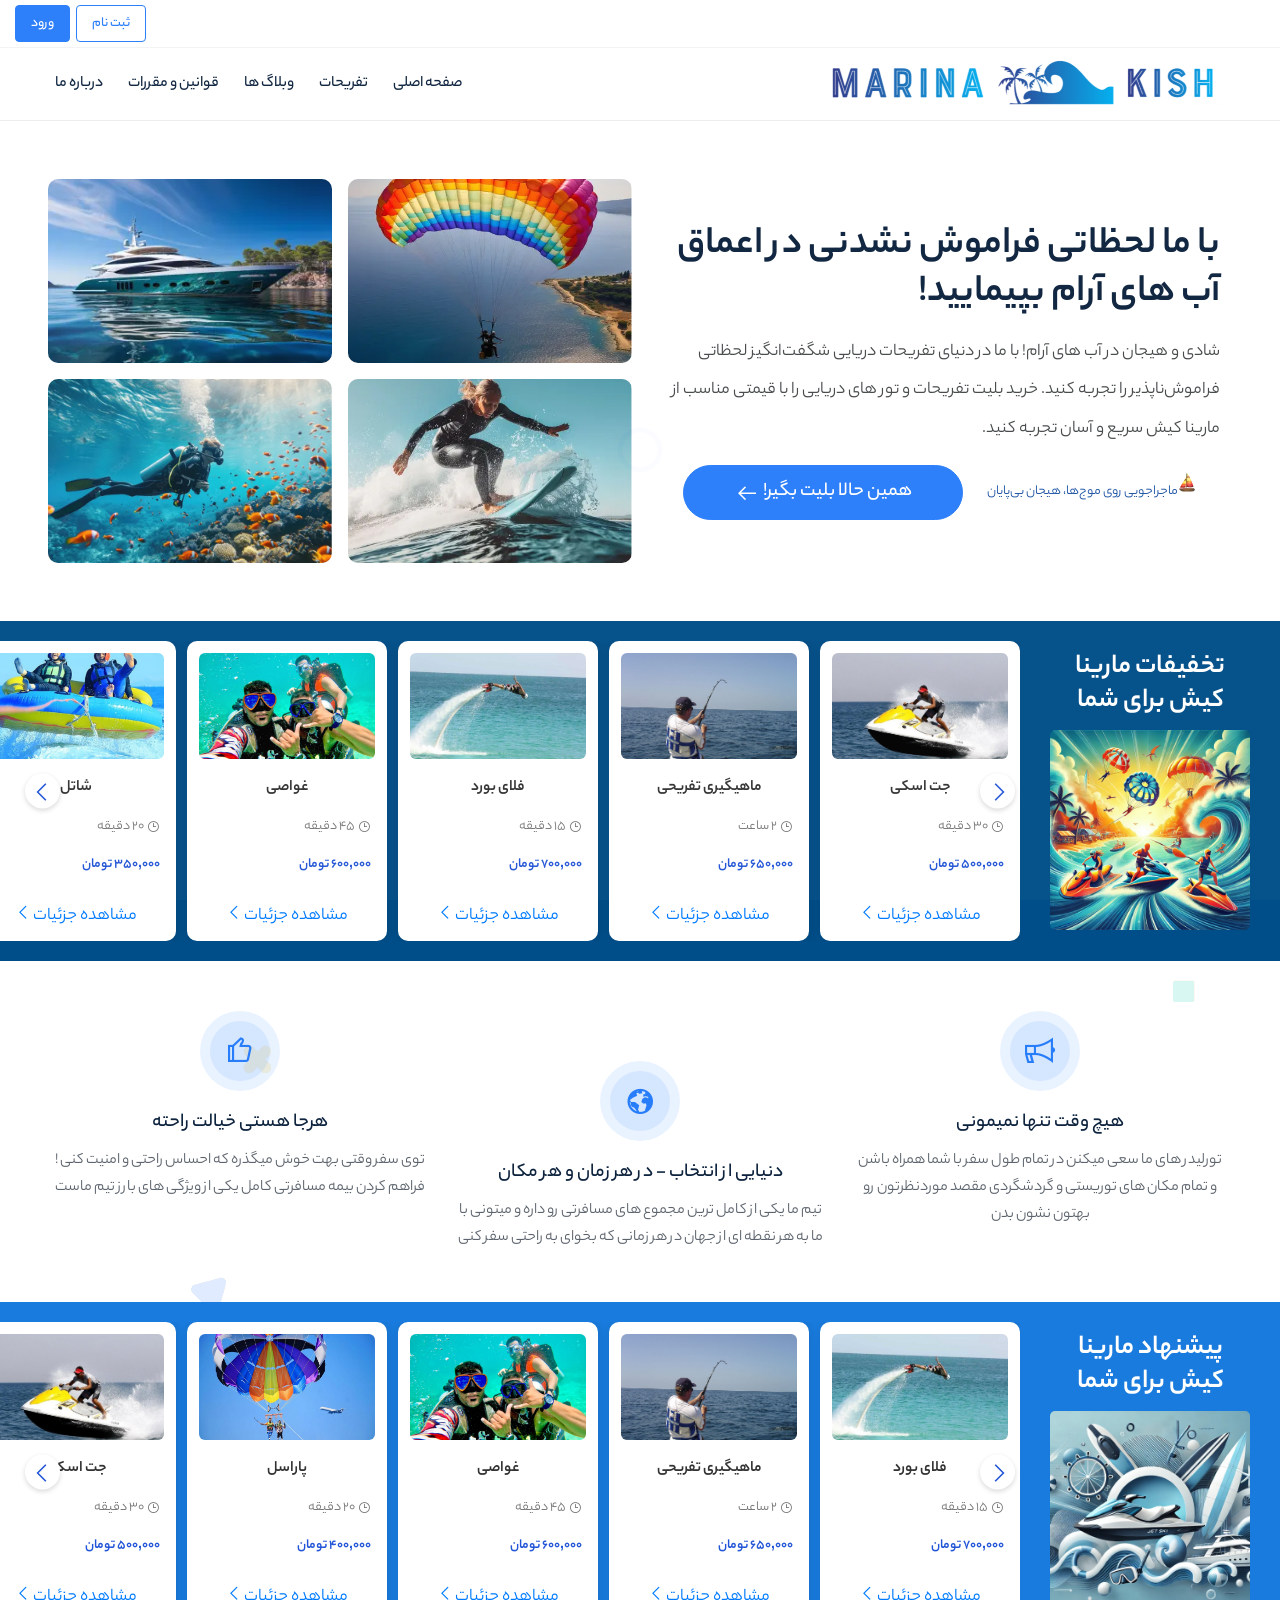
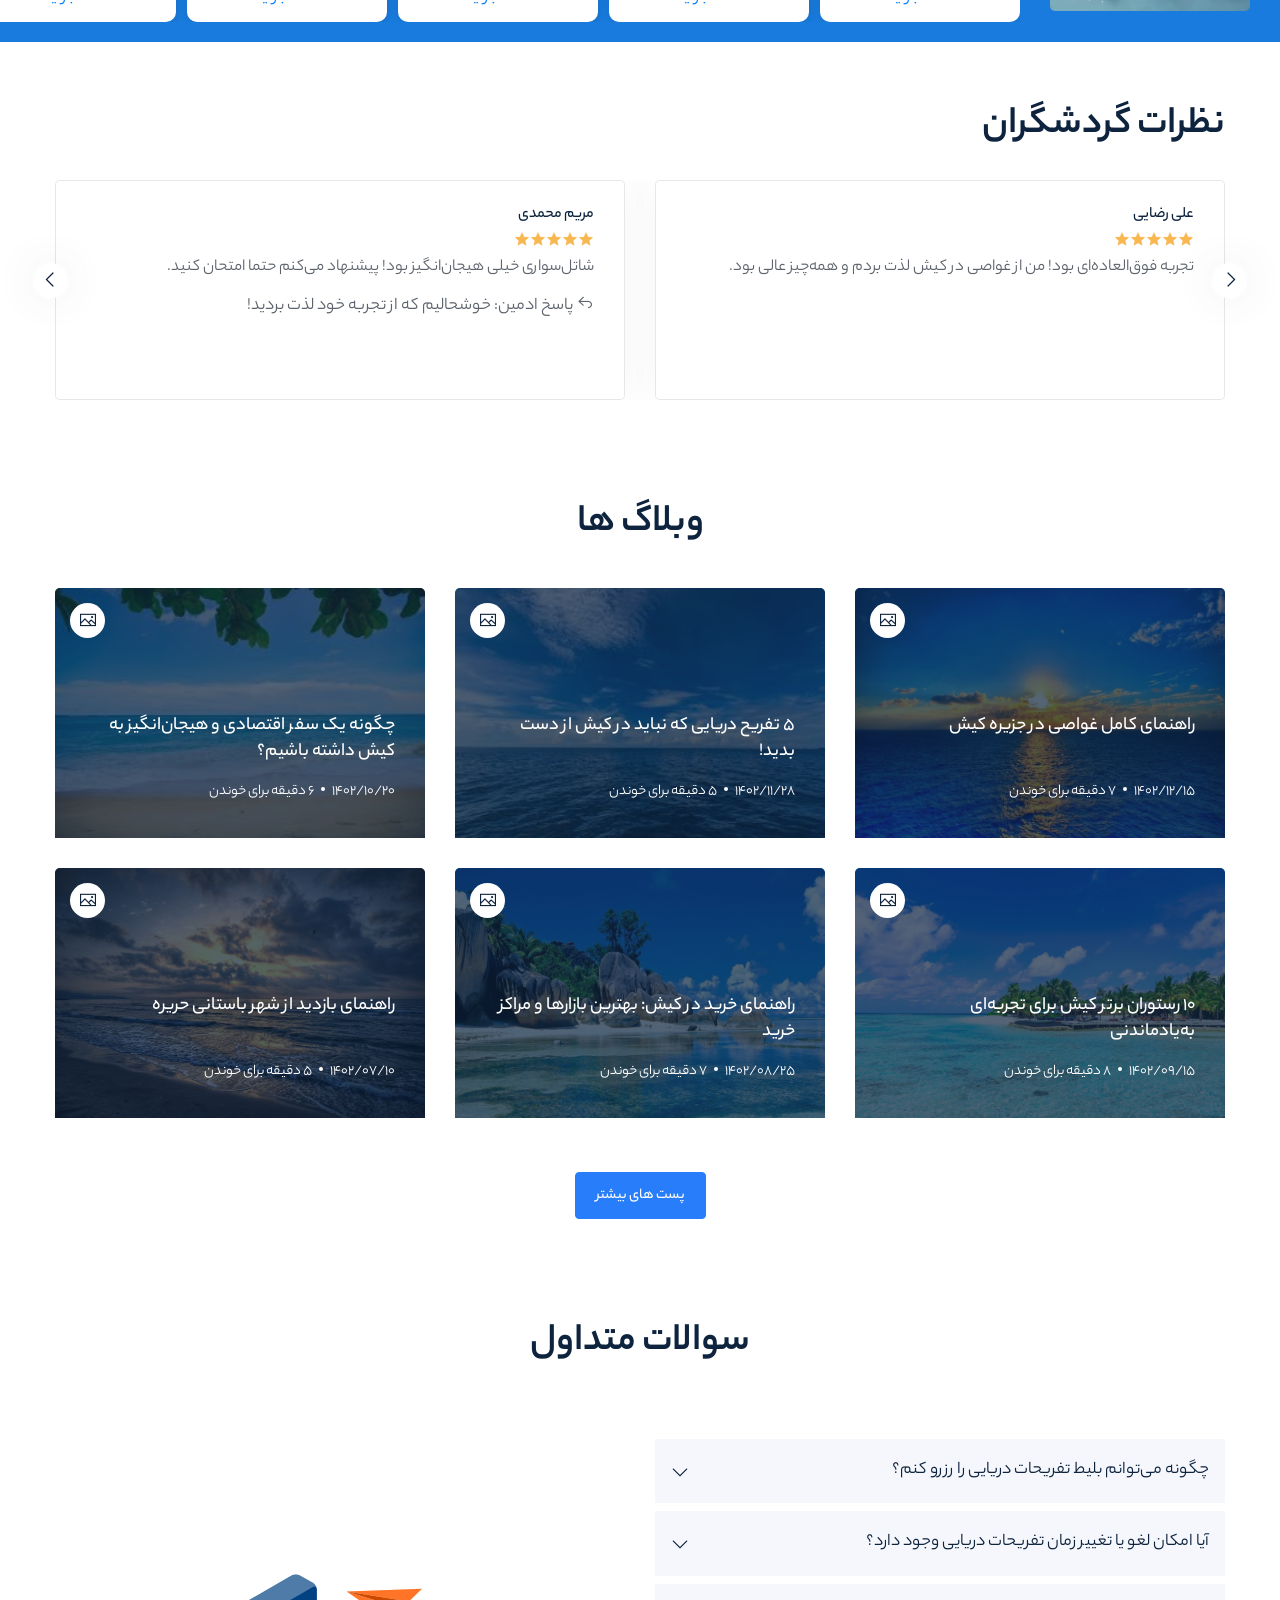
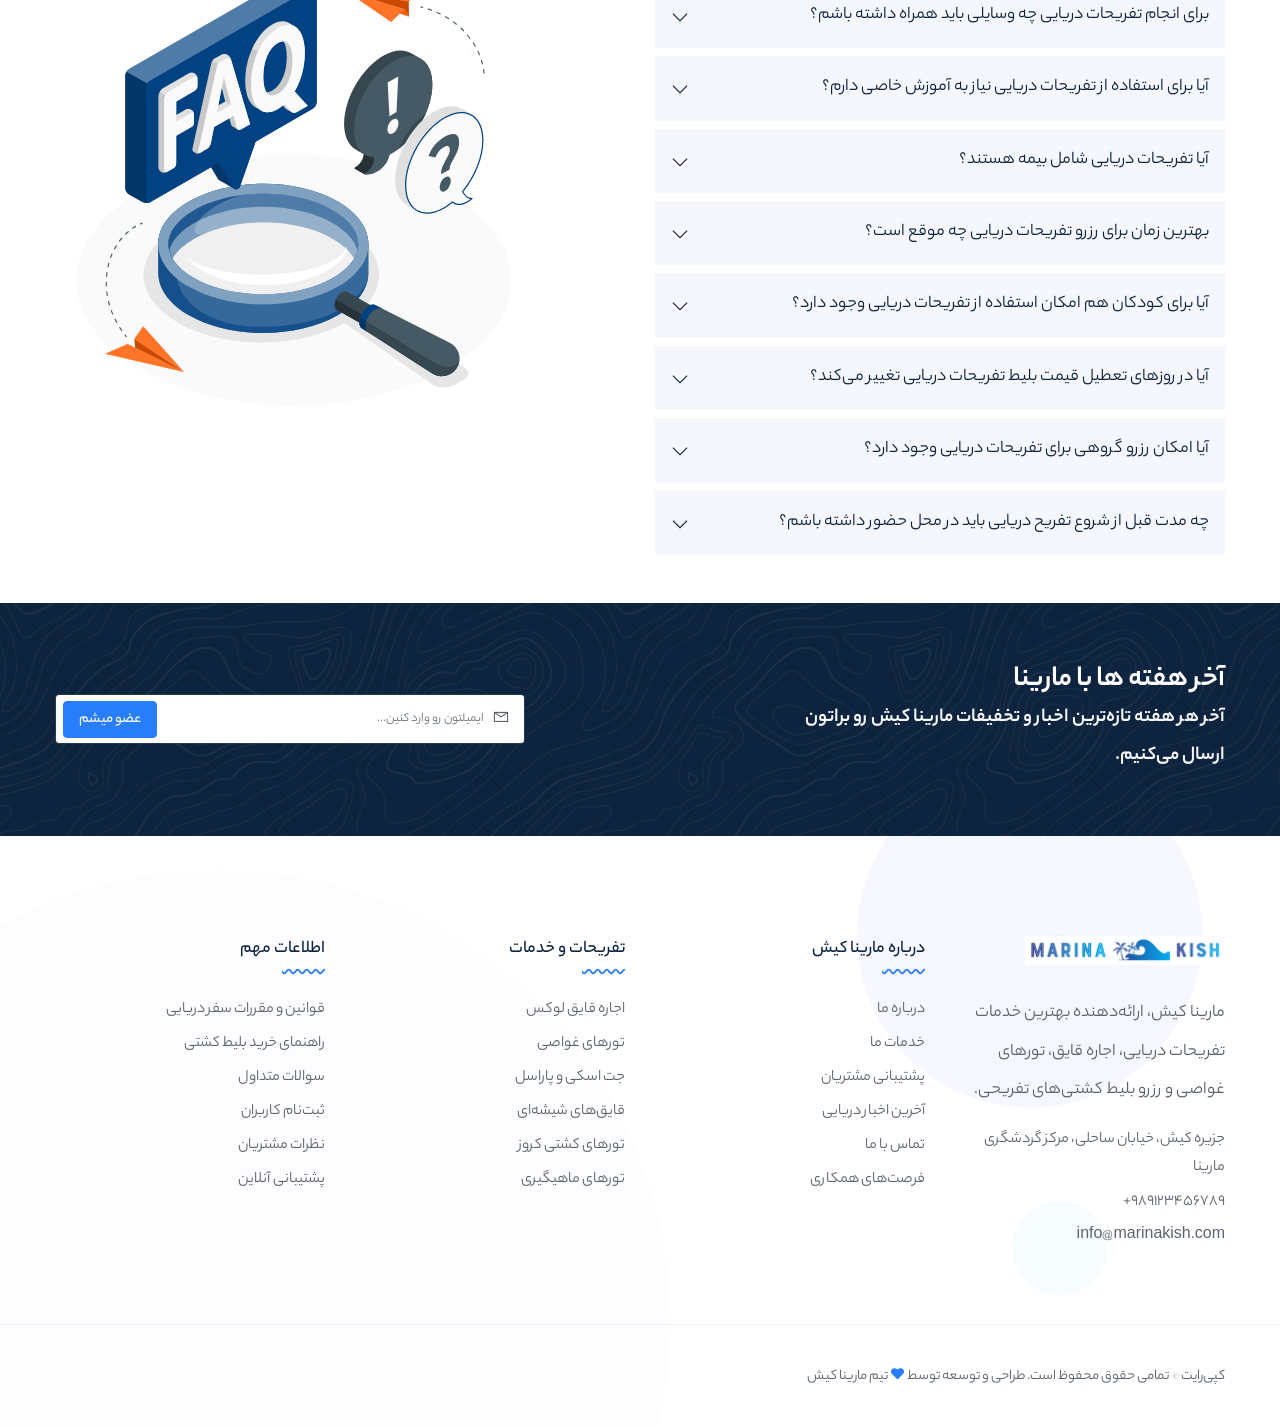
==== Theme/trizen/trizen-rtl/nima-part/index.html @ e8c202a3 "first commit" ====
<!DOCTYPE html>
<html lang="fa" dir="rtl">

<head>
    <meta http-equiv="content-type" content="text/html; charset=utf-8">
    <meta name="author" content="arezohosseini">
    <meta name="viewport" content="width=device-width, initial-scale=1.0">
    <meta http-equiv="X-UA-Compatible" content="ie=edge">
    <title>Trizen - قالب html گردشگری</title>
    <!-- Favicon -->
    <link rel="icon" href="images/favicon.png">

    <!-- Google Fonts -->
    <link href="https://fonts.googleapis.com/css2?family=Roboto:wght@100;300;400;500;700;900&amp;display=swap"
        rel="stylesheet">

    <!-- Template CSS Files -->
    <link rel="stylesheet" href="/Theme/trizen/trizen-rtl/css/bootstrap.min.css">
    <link rel="stylesheet" href="/Theme/trizen/trizen-rtl/css/bootstrap-rtl.min.css">
    <link rel="stylesheet" href="/Theme/trizen/trizen-rtl/css/bootstrap-select.min.css">
    <link rel="stylesheet" href="/Theme/trizen/trizen-rtl/css/line-awesome.css">
    <link rel="stylesheet" href="/Theme/trizen/trizen-rtl/css/owl.carousel.min.css">
    <link rel="stylesheet" href="/Theme/trizen/trizen-rtl/css/owl.theme.default.min.css">
    <link rel="stylesheet" href="/Theme/trizen/trizen-rtl/css/jquery.fancybox.min.css">
    <link rel="stylesheet" href="/Theme/trizen/trizen-rtl/css/daterangepicker.css">
    <link rel="stylesheet" href="/Theme/trizen/trizen-rtl/css/datepicker-theme.css" media="all">
    <link rel="stylesheet" href="/Theme/trizen/trizen-rtl/css/animate.min.css">
    <link rel="stylesheet" href="/Theme/trizen/trizen-rtl/css/animated-headline.css">
    <link rel="stylesheet" href="/Theme/trizen/trizen-rtl/css/jquery-ui.css">
    <link rel="stylesheet" href="/Theme/trizen/trizen-rtl/css/jquery.filer.css">
    <link rel="stylesheet" href="/Theme/trizen/trizen-rtl/css/flag-icon.min.css">
    <link rel="stylesheet" href="/Theme/trizen/trizen-rtl/css/style.css">
    <link rel="stylesheet" href="/Theme/trizen/trizen-rtl/css/style-rtl.css">
    <link rel="stylesheet" href="/Theme/trizen/trizen-rtl/css/index-style.css">


</head>

<body>
    <!-- start cssload-loader -->
    <div class="preloader" id="preloader">
        <div class="loader">
            <svg class="spinner" viewBox="0 0 50 50">
                <circle class="path" cx="25" cy="25" r="20" fill="none" stroke-width="5"></circle>
            </svg>
        </div>
    </div>
    <!-- end cssload-loader -->
    <!-- ================================
            START HEADER AREA
================================= -->
    <header class="header-area">
    <div class="header-top-bar padding-right-100px padding-left-100px">
        <div class="container-fluid">
            <div class="row align-items-center">
                <div class="col-lg-12">
                    <div class="header-top-content">
                        <div class="header-right d-flex align-items-center justify-content-end">
                            <div class="header-right-action" id="loginAndSignUpDiv">
                                <a href="#" class="theme-btn theme-btn-small theme-btn-transparent mr-1" data-toggle="modal" data-target="#signupPopupForm">ثبت نام</a>
                                <a href="#" class="theme-btn theme-btn-small" data-toggle="modal" data-target="#loginPopupForm">ورود</a>
                            </div>
                            <div class="header-right-action d-none">
                                <a href="../html part/user-information.html" class="theme-btn theme-btn-small d-flex align-items-center" id="nameOfUserHeader">
                                    <span class="la la-user form-icon font-size-24"></span>

                                </a>
                            </div>
                        </div>
                    </div>
                </div>
            </div>
        </div>
    </div>
        <div class="header-menu-wrapper padding-right-100px padding-left-100px">
            <div class="container">
                <div class="row">
                    <div class="col-lg-12">
                        <div class="menu-wrapper">
                            <a href="#" class="down-button"><i class="la la-angle-down"></i></a>
                            <div class="logo">
                                <a href="/Theme/trizen/trizen-rtl/nima-part/index.html"><img id="header-logo" src="/Theme/trizen/images/Senshot-03-18 021342.png" alt="logo"></a>
                                <div class="menu-toggler">
                                    <i class="la la-bars"></i>
                                    <i class="la la-times"></i>
                                </div><!-- end menu-toggler -->
                            </div><!-- end logo -->
                            <div class="main-menu-content pl-0">
                                <nav>
                                    <ul>
                                        <li>
                                            <a  href="/Theme/trizen/trizen-rtl/nima-part/index.html">صفحه اصلی</i></a>
                                        </li>
                                        <li>

                                            <a href="/Theme/trizen/trizen-rtl/Mahdi_Meydan_miri/html part/products.html">تفریحات</a>
                                        </li>
                                        <li>
                                            <a href="/Theme/trizen/trizen-rtl/nima-part/blog-grid.html">وبلاگ ها</a>
                                        </li>
                                        <li>
                                            <a href="/Theme/trizen/trizen-rtl/nima-part/ghavanin.html">قوانین و مقررات</a>
                                        </li>
                                        <li>
                                            <a href="/Theme/trizen/trizen-rtl/Mahdi_Meydan_miri/html part/contact.html">درباره ما</a>
                                        </li>
                                    </ul>
                                </nav>
                            </div><!-- end main-menu-content -->
                            <div class="nav-btn">
                            </div><!-- end nav-btn -->
                        </div><!-- end menu-wrapper -->
                    </div><!-- end col-lg-12 -->
                </div><!-- end row -->
            </div><!-- end container-fluid -->
        </div><!-- end header-menu-wrapper -->
    </header>


    <div class="section-block"></div>

    <div class="container" style="margin-top: 50px;">
        <div class="row d-flex align-items-center">
            <div class="col-lg-6 p-0">
                <div class="form-content">
                    <div class="card-item shadow-none radius-none mb-0 no-hover">
                        <div class="card-body p-0">
                            <h1 class="text-black font-weight-bold mb-3">با ما لحظاتی فراموش نشدنی در اعماق آب های آرام بپیمایید!</h1>
                            <p class="mb-3" style="color: rgb(69 73 74 );">شادی و هیجان در آب های آرام! با ما در دنیای تفریحات دریایی شگفت‌انگیز لحظاتی فراموش‌ناپذیر را تجربه کنید. خرید بلیت تفریحات و تور های دریایی را با قیمتی مناسب از مارینا کیش سریع و آسان تجربه کنید.</p>
                            <div class="d-flex align-items-center" style="
    justify-content: space-evenly;">
                                <div class="d-flex align-items-start">
                                    <img src="/Theme/trizen/images/bout.webp" alt="bout">
                                    <p class="font-size-14" style="color: #1a51a3;">ماجراجویی روی موج‌ها، هیجان بی‌پایان</p>
                                </div>
                                <a href="/Theme/trizen/trizen-rtl/Mahdi_Meydan_miri/html part/products.html" class="reserve-now theme-btn w-50 d-flex align-items-center font-size-20 text-center justify-content-center" type="button" style="line-height: normal; border-radius: 40px; height: 55px;"><span>همین حالا بلیت بگیر!</span><i class="la la-arrow-right ml-1" style="font-size: 24px;"></i></a>

                            </div>
                        </div>
                    </div><!-- end card-item -->
                </div><!-- end form-content -->
            </div><!-- end col-lg-5 -->

            <div class="col-lg-6">
                <div class="row">
                    <div class="col-6 col-md-6 p-0">
                        <img src="/Theme/trizen/images/index-img1.webp" alt="index-img1" class="image-fluid equal-height-img p-2" style="border-radius: 18px;">
                    </div>
                    <div class="col-6 col-md-6 p-0">
                        <img src="/Theme/trizen/images/index-img.webp" alt="index-img" class="image-fluid equal-height-img p-2" style="border-radius: 18px;">
                    </div>
                    <div class="col-6 col-md-6 p-0">
                        <img src="/Theme/trizen/images/index-img2.webp" alt="index-img2" class="image-fluid equal-height-img p-2" style="border-radius: 18px;">
                    </div>
                    <div class="col-6 col-md-6 p-0">
                        <img src="/Theme/trizen/images/index-img3.webp" alt="index-img3" class="image-fluid equal-height-img p-2" style="border-radius: 18px;">
                    </div>
                </div>
            </div><!-- end col-lg-6 -->
    

        </div>
    </div>


    <section id="products-area" class="products-area padding-top-20px padding-bottom-20px" style=" background-color: #004E89; margin-top: 50px;">
        <div class="container" style="max-width: 100%;">
            <div class="row">
                <!-- متن تبلیغاتی در سمت راست -->
                <div class="promo-text">
                    <h2 style="width: 160px; font-weight: bold;">تخفیفات مارینا کیش برای شما</h2>
                    <img class="imagePromo" src="/Theme/trizen/images/DALL·E 2025-02-25 20.52.36 - A vibrant and exciting image showcasing various water sports and activities. The scene features people enjoying jet skiing, parasailing, snorkeling, a.webp" alt="suggestion" style="border-radius: 5px;">
                </div>
    
                <!-- بخش محصولات -->
                <div class="products-wrapper pb-0">
                    <!-- دکمه اسکرول به چپ -->
                    <button id="scroll-left-btn-off" class="scroll-btn left">
                        <i class="la la-angle-left"></i>
                    </button>
    
                    <!-- اسلایدر محصولات -->
                    <div id="discount-products" class="products-container">


                            <a href="/Theme/trizen/trizen-rtl/Mahdi_Meydan_miri/html part/product-single.html?id=1" class="product-card" product_id="1">
                                <img src="/Theme/trizen/images/jet-sky.jpg" alt="جت اسکی" class="product-image" onerror="this.onerror=null; this.src='default.jpg';">
                                <h3 class="product-name mt-2 font-size-16">جت اسکی</h3>
                                <p class="product-time d-flex font-size-14 pl-3"><i class="la la-clock"></i>&nbsp;30 دقیقه</p>
                                <div class="card-price d-flex align-items-center justify-content-between mb-2">
                                    <p class="product-price d-flex font-size-14 pl-3">500,000 تومان</p>
                                </div>
                                <p class="details-link text-primary mt-2">مشاهده جزئیات<i class="la la-angle-left"></i></p>
                            </a>
                        
                            <a href="/Theme/trizen/trizen-rtl/Mahdi_Meydan_miri/html part/product-single.html?id=9" class="product-card" product_id="9">
                                <img src="/Theme/trizen/images/ماهیگیری-کیش.jpg" alt="ماهیگیری تفریحی" class="product-image" onerror="this.onerror=null; this.src='default.jpg';">
                                <h3 class="product-name mt-2 font-size-16">ماهیگیری تفریحی</h3>
                                <p class="product-time d-flex font-size-14 pl-3"><i class="la la-clock"></i>&nbsp;2 ساعت</p>
                                <div class="card-price d-flex align-items-center justify-content-between mb-2">
                                    <p class="product-price d-flex font-size-14 pl-3">650,000 تومان</p>
                                </div>
                                <p class="details-link text-primary mt-2">مشاهده جزئیات<i class="la la-angle-left"></i></p>
                            </a>

                            <a href="/Theme/trizen/trizen-rtl/Mahdi_Meydan_miri/html part/product-single.html?id=2" class="product-card" product_id="2">
                                <img src="/Theme/trizen/images/فلای-بورد-کیش-تفریحات.jpg" alt="پاراگلایدر دریایی" class="product-image" 
                                     onerror="this.onerror=null; this.src='default.jpg';">
                                <h3 class="product-name mt-2 font-size-16">فلای بورد</h3>
                                <p class="product-time d-flex font-size-14 pl-3"><i class="la la-clock"></i>&nbsp;15 دقیقه</p>
                                <div class="card-price d-flex align-items-center justify-content-between mb-2">
                                    <p class="product-price d-flex font-size-14 pl-3">700,000 تومان</p>
                                </div>
                                <p class="details-link text-primary mt-2">مشاهده جزئیات<i class="la la-angle-left"></i></p>
                            </a>
                        
                            <a href="/Theme/trizen/trizen-rtl/Mahdi_Meydan_miri/html part/product-single.html?id=3" class="product-card" product_id="3">
                                <img src="/Theme/trizen/images/غواصی-کیش-4.jpeg" alt="غواصی سطحی" class="product-image" 
                                     onerror="this.onerror=null; this.src='default.jpg';">
                                <h3 class="product-name mt-2 font-size-16">غواصی</h3>
                                <p class="product-time d-flex font-size-14 pl-3"><i class="la la-clock"></i>&nbsp;45 دقیقه</p>
                                <div class="card-price d-flex align-items-center justify-content-between mb-2">
                                    <p class="product-price d-flex font-size-14 pl-3">600,000 تومان</p>
                                </div>
                                <p class="details-link text-primary mt-2">مشاهده جزئیات<i class="la la-angle-left"></i></p>
                            </a>
                        
                            <a href="/Theme/trizen/trizen-rtl/Mahdi_Meydan_miri/html part/product-single.html?id=4" class="product-card" product_id="4">
                                <img src="/Theme/trizen/images/شاتل-کیش-با-تخفیف-min.jpg" alt="قایق موزی" class="product-image" 
                                     onerror="this.onerror=null; this.src='default.jpg';">
                                <h3 class="product-name mt-2 font-size-16">شاتل</h3>
                                <p class="product-time d-flex font-size-14 pl-3"><i class="la la-clock"></i>&nbsp;20 دقیقه</p>
                                <div class="card-price d-flex align-items-center justify-content-between mb-2">
                                    <p class="product-price d-flex font-size-14 pl-3">350,000 تومان</p>
                                </div>
                                <p class="details-link text-primary mt-2">مشاهده جزئیات<i class="la la-angle-left"></i></p>
                            </a>
                        
                            <a href="/Theme/trizen/trizen-rtl/Mahdi_Meydan_miri/html part/product-single.html?id=5" class="product-card" product_id="5">
                                <img src="/Theme/trizen/images/parasel1007.jpg" alt="فلای‌بورد" class="product-image" 
                                     onerror="this.onerror=null; this.src='default.jpg';">
                                <h3 class="product-name mt-2 font-size-16">پاراسل</h3>
                                <p class="product-time d-flex font-size-14 pl-3"><i class="la la-clock"></i>&nbsp;20 دقیقه</p>
                                <div class="card-price d-flex align-items-center justify-content-between mb-2">
                                    <p class="product-price d-flex font-size-14 pl-3">400,000 تومان</p>
                                </div>
                                <p class="details-link text-primary">مشاهده جزئیات<i class="la la-angle-left"></i></p>
                            </a>
                            <a href="/Theme/trizen/trizen-rtl/Mahdi_Meydan_miri/html part/product-single.html?id=10" class="product-card" product_id="1">
                                <img src="/Theme/trizen/images/jet-sky.jpg" alt="جت اسکی" class="product-image" onerror="this.onerror=null; this.src='default.jpg';">
                                <h3 class="product-name mt-2 font-size-16">جت اسکی</h3>
                                <p class="product-time d-flex font-size-14 pl-3"><i class="la la-clock"></i>&nbsp;30 دقیقه</p>
                                <div class="card-price d-flex align-items-center justify-content-between mb-2">
                                    <p class="product-price d-flex font-size-14 pl-3">500,000 تومان</p>
                                </div>
                                <p class="details-link text-primary mt-2">مشاهده جزئیات<i class="la la-angle-left"></i></p>
                            </a>

                    </div>
                                <!-- پیام در حال بارگذاری -->
                    <!-- <div class="d-flex justify-content-center align-items-center" style="position: absolute; right: 50%; top: 50%;">
                        <p id="pTagLoadingOff" style="color: #fff;">در حال بارگذاری...</p>
                    </div> -->
                
                    <!-- پیام عدم وجود محصول -->
                    <div class="d-flex justify-content-center align-items-center" style="position: absolute; right: 50%; top: 50%;">
                        <span id="no-products-message" class="font-size-20 font-weight-bold text-danger"></span>
                    </div>
    
                    <!-- دکمه اسکرول به راست -->
                    <button id="scroll-right-btn-off" class="scroll-btn right">
                        <i class="la la-angle-right"></i>
                    </button>
                </div>
            </div>
        </div>
    </section>



<section class="info-area info-bg padding-top-50px padding-bottom-20px text-center">
    <div class="container">
        <div class="row">
            <div class="col-lg-4">
                <div class="icon-box">
                    <div class="info-icon">
                        <i class="la la-bullhorn"></i>
                    </div><!-- end info-icon-->
                    <div class="info-content">
                        <h4 class="info__title">هیچ وقت تنها نمیمونی</h4>
                        <p class="info__desc">
                            تورلیدر های ما سعی میکنن در تمام طول سفر با شما همراه باشن و تمام مکان های توریستی و
                            گردشگردی مقصد موردنظرتون رو بهتون نشون بدن
                        </p>
                    </div><!-- end info-content -->
                </div><!-- end icon-box -->
            </div><!-- end col-lg-4 -->
            <div class="col-lg-4">
                <div class="icon-box margin-top-50px">
                    <div class="info-icon">
                        <i class="la la-globe"></i>
                    </div><!-- end info-icon-->
                    <div class="info-content">
                        <h4 class="info__title">دنیایی از انتخاب - در هر زمان و هر مکان</h4>
                        <p class="info__desc">
                            تیم ما یکی از کامل ترین مجموع های مسافرتی رو داره و میتونی با ما به هر نقطه ای از جهان
                            در هر زمانی که بخوای به راحتی سفر کنی
                        </p>
                    </div><!-- end info-content -->
                </div><!-- end icon-box -->
            </div><!-- end col-lg-4 -->
            <div class="col-lg-4">
                <div class="icon-box">
                    <div class="info-icon">
                        <i class="la la-thumbs-up"></i>
                    </div><!-- end info-icon-->
                    <div class="info-content">
                        <h4 class="info__title">هرجا هستی خیالت راحته</h4>
                        <p class="info__desc">
                            توی سفر وقتی بهت خوش میگذره که احساس راحتی و امنیت کنی ! فراهم کردن بیمه مسافرتی کامل
                            یکی از ویژگی های بارز تیم ماست
                        </p>
                    </div><!-- end info-content -->
                </div><!-- end icon-box -->
            </div><!-- end col-lg-4 -->
        </div><!-- end row -->
    </div><!-- end container -->
</section><!-- end info-area -->

<section id="products-area" class="products-area padding-top-20px padding-bottom-20px" style="background-color: #197bdd;">
    <div class="container" style="max-width: 100%;">
        <div class="row">
            <!-- متن تبلیغاتی در سمت راست -->
            <div class="promo-text">
                <h2 style="width: 160px;  font-weight: bold;">پیشنهاد مارینا کیش برای شما</h2>
                <img class="imagePromo" src="/Theme/trizen/images/off-suggestion-for-index.jpg" alt="suggestion" style="border-radius: 5px;">
            </div>

            <!-- بخش محصولات -->
            <div class="products-wrapper pb-0">
                <!-- دکمه اسکرول به چپ -->
                <button id="scroll-left-btn-suggestion" class="scroll-btn left">
                    <i class="la la-angle-left"></i>
                </button>

                <!-- اسلایدر محصولات -->
                <div id="marina-suggestion" class="products-container">

                    <a href="/Theme/trizen/trizen-rtl/Mahdi_Meydan_miri/html part/product-single.html?id=2" class="product-card" product_id="2">
                        <img src="/Theme/trizen/images/فلای-بورد-کیش-تفریحات.jpg" alt="پاراگلایدر دریایی" class="product-image" 
                             onerror="this.onerror=null; this.src='default.jpg';">
                        <h3 class="product-name mt-2 font-size-16">فلای بورد</h3>
                        <p class="product-time d-flex font-size-14 pl-3"><i class="la la-clock"></i>&nbsp;15 دقیقه</p>
                        <div class="card-price d-flex align-items-center justify-content-between mb-2">
                            <p class="product-price d-flex font-size-14 pl-3">700,000 تومان</p>
                        </div>
                        <p class="details-link text-primary mt-2">مشاهده جزئیات<i class="la la-angle-left"></i></p>
                    </a>
                
                    <a href="/Theme/trizen/trizen-rtl/Mahdi_Meydan_miri/html part/product-single.html?id=9" class="product-card" product_id="9">
                        <img src="/Theme/trizen/images/ماهیگیری-کیش.jpg" alt="ماهیگیری تفریحی" class="product-image" onerror="this.onerror=null; this.src='default.jpg';">
                        <h3 class="product-name mt-2 font-size-16">ماهیگیری تفریحی</h3>
                        <p class="product-time d-flex font-size-14 pl-3"><i class="la la-clock"></i>&nbsp;2 ساعت</p>
                        <div class="card-price d-flex align-items-center justify-content-between mb-2">
                            <p class="product-price d-flex font-size-14 pl-3">650,000 تومان</p>
                        </div>
                        <p class="details-link text-primary mt-2">مشاهده جزئیات<i class="la la-angle-left"></i></p>
                    </a>

                
                    <a href="/Theme/trizen/trizen-rtl/Mahdi_Meydan_miri/html part/product-single.html?id=3" class="product-card" product_id="3">
                        <img src="/Theme/trizen/images/غواصی-کیش-4.jpeg" alt="غواصی سطحی" class="product-image" 
                             onerror="this.onerror=null; this.src='default.jpg';">
                        <h3 class="product-name mt-2 font-size-16">غواصی</h3>
                        <p class="product-time d-flex font-size-14 pl-3"><i class="la la-clock"></i>&nbsp;45 دقیقه</p>
                        <div class="card-price d-flex align-items-center justify-content-between mb-2">
                            <p class="product-price d-flex font-size-14 pl-3">600,000 تومان</p>
                        </div>
                        <p class="details-link text-primary mt-2">مشاهده جزئیات<i class="la la-angle-left"></i></p>
                    </a>
                    
                    <a href="/Theme/trizen/trizen-rtl/Mahdi_Meydan_miri/html part/product-single.html?id=5" class="product-card" product_id="5">
                        <img src="/Theme/trizen/images/parasel1007.jpg" alt="فلای‌بورد" class="product-image" 
                             onerror="this.onerror=null; this.src='default.jpg';">
                        <h3 class="product-name mt-2 font-size-16">پاراسل</h3>
                        <p class="product-time d-flex font-size-14 pl-3"><i class="la la-clock"></i>&nbsp;20 دقیقه</p>
                        <div class="card-price d-flex align-items-center justify-content-between mb-2">
                            <p class="product-price d-flex font-size-14 pl-3">400,000 تومان</p>
                        </div>
                        <p class="details-link text-primary">مشاهده جزئیات<i class="la la-angle-left"></i></p>
                    </a>
                    <a href="/Theme/trizen/trizen-rtl/Mahdi_Meydan_miri/html part/product-single.html?id=1" class="product-card" product_id="1">
                        <img src="/Theme/trizen/images/jet-sky.jpg" alt="جت اسکی" class="product-image" onerror="this.onerror=null; this.src='default.jpg';">
                        <h3 class="product-name mt-2 font-size-16">جت اسکی</h3>
                        <p class="product-time d-flex font-size-14 pl-3"><i class="la la-clock"></i>&nbsp;30 دقیقه</p>
                        <div class="card-price d-flex align-items-center justify-content-between mb-2">
                            <p class="product-price d-flex font-size-14 pl-3">500,000 تومان</p>
                        </div>
                        <p class="details-link text-primary mt-2">مشاهده جزئیات<i class="la la-angle-left"></i></p>
                    </a>
                    <a href="/Theme/trizen/trizen-rtl/Mahdi_Meydan_miri/html part/product-single.html?id=4" class="product-card" product_id="4">
                        <img src="/Theme/trizen/images/شاتل-کیش-با-تخفیف-min.jpg" alt="قایق موزی" class="product-image" 
                             onerror="this.onerror=null; this.src='default.jpg';">
                        <h3 class="product-name mt-2 font-size-16">شاتل</h3>
                        <p class="product-time d-flex font-size-14 pl-3"><i class="la la-clock"></i>&nbsp;20 دقیقه</p>
                        <div class="card-price d-flex align-items-center justify-content-between mb-2">
                            <p class="product-price d-flex font-size-14 pl-3">350,000 تومان</p>
                        </div>
                        <p class="details-link text-primary mt-2">مشاهده جزئیات<i class="la la-angle-left"></i></p>
                    </a>
                    <a href="/Theme/trizen/trizen-rtl/Mahdi_Meydan_miri/html part/product-single.html?id=2" class="product-card" product_id="2">
                        <img src="/Theme/trizen/images/فلای-بورد-کیش-تفریحات.jpg" alt="پاراگلایدر دریایی" class="product-image" 
                             onerror="this.onerror=null; this.src='default.jpg';">
                        <h3 class="product-name mt-2 font-size-16">فلای بورد</h3>
                        <p class="product-time d-flex font-size-14 pl-3"><i class="la la-clock"></i>&nbsp;15 دقیقه</p>
                        <div class="card-price d-flex align-items-center justify-content-between mb-2">
                            <p class="product-price d-flex font-size-14 pl-3">700,000 تومان</p>
                        </div>
                        <p class="details-link text-primary mt-2">مشاهده جزئیات<i class="la la-angle-left"></i></p>
                    </a>

                </div>
                            <!-- پیام در حال بارگذاری -->
                <!-- <div class="d-flex justify-content-center align-items-center" style="position: absolute; right: 50%; top: 50%;">
                    <p id="pTagLoadingSuggestion" style="color: #fff;">در حال بارگذاری...</p>
                </div> -->
            
                <!-- پیام عدم وجود محصول -->
                <div class="d-flex justify-content-center align-items-center" style="position: absolute; right: 50%; top: 50%;">
                    <span id="no-products-message" class="font-size-20 font-weight-bold text-danger"></span>
                </div>

                <!-- دکمه اسکرول به راست -->
                <button id="scroll-right-btn-suggestion" class="scroll-btn right">
                    <i class="la la-angle-right"></i>
                </button>
            </div>
        </div>
    </div>
</section>

    <!-- ================================
    END HOTEL AREA
================================= -->
    <section class="testimonial-area" style="padding-bottom: 50px; padding-top: 60px;">
        <div class="container">
            <div class="row">
                <div class="col-lg-12">
                    <div class="section-heading mb-0 text-left">
                        <h2 class="sec__title">نظرات گردشگران</h2>
                    </div><!-- end section-heading -->
                </div><!-- end col-lg-12 -->
            </div><!-- end row  -->
            <div class="row padding-top-30px">
                <div class="col-lg-12">
                    <div class="testimonial-carousel carousel-action" id="comment">
                        <div class="testimonial-card" style="height: 220px;"> 
                            <div class="author-content d-flex align-items-center">
                                <div class="author-bio">
                                    <h4 class="author__title">علی رضایی</h4>
                                    <span class="ratings d-flex align-items-center">
                                        <i class="la la-star"></i>
                                        <i class="la la-star"></i>
                                        <i class="la la-star"></i>
                                        <i class="la la-star"></i>
                                        <i class="la la-star"></i>                                    </span>
                                </div>
                            </div>
                            <div class="testi-desc-box">
                                <p class="testi__desc">
                                    تجربه فوق‌العاده‌ای بود! من از غواصی در کیش لذت بردم و همه‌چیز عالی بود.
                                </p>
                            </div>
                        </div><!-- end testimonial-card -->
                        
                        <div class="testimonial-card" style="height: 220px;"> 
                            <div class="author-content d-flex align-items-center">
                                <div class="author-bio">
                                    <h4 class="author__title">مریم محمدی</h4>
                                    <span class="ratings d-flex align-items-center">
                                        <i class="la la-star"></i>
                                        <i class="la la-star"></i>
                                        <i class="la la-star"></i>
                                        <i class="la la-star"></i>
                                        <i class="la la-star"></i>                                    </span>
                                </div>
                            </div>
                            <div class="testi-desc-box">
                                <p class="testi__desc">
                                    شاتل‌سواری خیلی هیجان‌انگیز بود! پیشنهاد می‌کنم حتما امتحان کنید.
                                </p>
                                <div class="testi-answer-box">
                                    <p class="testi__answer"><i class="la la-reply"></i>
                                        پاسخ ادمین: خوشحالیم که از تجربه خود لذت بردید!</p>
                                </div>
                            </div>
                        </div><!-- end testimonial-card -->
                        
                        <div class="testimonial-card" style="height: 220px;"> 
                            <div class="author-content d-flex align-items-center">
                                <div class="author-bio">
                                    <h4 class="author__title">سینا نادری</h4>
                                    <span class="ratings d-flex align-items-center">
                                        <i class="la la-star"></i>
                                        <i class="la la-star"></i>
                                        <i class="la la-star"></i>
                                        <i class="la la-star"></i>
                                        <i class="lar la-star"></i>                                    </span>
                                </div>
                            </div>
                            <div class="testi-desc-box">
                                <p class="testi__desc">
                                    کارکنان بسیار مهربان بودند و همه‌چیز طبق برنامه انجام شد. ممنون از تیم خوب شما.
                                </p>
                            </div>
                        </div><!-- end testimonial-card -->
                        
                        <div class="testimonial-card" style="height: 220px;"> 
                            <div class="author-content d-flex align-items-center">
                                <div class="author-bio">
                                    <h4 class="author__title">زهرا اکبری</h4>
                                    <span class="ratings d-flex align-items-center">
                                        <i class="la la-star"></i>
                                        <i class="la la-star"></i>
                                        <i class="la la-star"></i>
                                        <i class="la la-star"></i>
                                        <i class="lar la-star"></i>                                    </span>
                                </div>
                            </div>
                            <div class="testi-desc-box">
                                <p class="testi__desc">
                                    برنامه‌ریزی و هماهنگی خوب بود اما قیمت‌ها کمی بالا هستند.
                                </p>
                                <div class="testi-answer-box">
                                    <p class="testi__answer"><i class="la la-reply"></i>پاسخ ادمین: سپاس از بازخورد شما، تلاش می‌کنیم بهترین خدمات را با قیمت مناسب ارائه دهیم.</p>
                                </div>
                            </div>
                        </div><!-- end testimonial-card -->
                        
                    </div><!-- end testimonial-carousel -->
                </div><!-- end col-lg-12 -->
            </div><!-- end row -->
        </div><!-- end container -->
    </section>
    <!-- ================================
    START DESTINATION AREA
================================= -->
    <!-- end destination-area -->
    <!-- ================================
    END DESTINATION AREA
================================= -->


    <!-- ================================
    START CAR AREA
================================= -->
    <!-- end car-area -->
    <!-- ================================
    END CAR AREA
================================= -->
    <section class="blog-area" style="padding-bottom: 50px; padding-top: 50px;">
        <div class="container">
            <div class="row">
                <div class="col-lg-12">
                    <div class="section-heading text-center">
                        <h2 class="sec__title">وبلاگ ها</h2>
                    </div><!-- end section-heading -->
                </div><!-- end col-lg-12 -->
            </div><!-- end row -->
            <div id="blogContainer" class="row padding-top-40px">
                <div class="col-lg-4 responsive-column" style="height: 250px; margin-bottom: 30px;">
                    <a href="/Theme/trizen/trizen-rtl/nima-part/blog-single.html?id=1" class="card-item blog-card">
                        <div class="card-img" id="blog-img-1">
                            <img src="/Theme/trizen/images/دریا3.webp" alt="blog-img" style="height: 250px;">
                            <div class="post-format icon-element">
                                <i class="la la-photo"></i>
                            </div>
                        </div>
                        <div class="card-body" style="height: 150px;">
                            <h3 class="card-title line-height-26" style="height: 55px;">راهنمای کامل غواصی در جزیره کیش</h3>
                            <p class="card-meta">
                                <span class="post__date">۱۴۰۲/۱۲/۱۵</span>
                                <span class="post-dot"></span>
                                <span class="post__time">7 دقیقه برای خوندن</span>
                            </p>
                        </div>
                    </a>
                </div>
                
                <div class="col-lg-4 responsive-column" style="height: 250px; margin-bottom: 30px;">
                    <a href="/Theme/trizen/trizen-rtl/nima-part/blog-single.html?id=2" class="card-item blog-card">
                        <div class="card-img" id="blog-img-2">
                            <img src="/Theme/trizen/images/دریا2.jpg" alt="blog-img" style="height: 250px;">
                            <div class="post-format icon-element">
                                <i class="la la-photo"></i>
                            </div>
                        </div>
                        <div class="card-body" style="height: 150px;">
                            <h3 class="card-title line-height-26" style="height: 55px;">۵ تفریح دریایی که نباید در کیش از دست بدید!</h3>
                            <p class="card-meta">
                                <span class="post__date">۱۴۰۲/۱۱/۲۸</span>
                                <span class="post-dot"></span>
                                <span class="post__time">5 دقیقه برای خوندن</span>
                            </p>
                        </div>
                    </a>
                </div>
                
                <div class="col-lg-4 responsive-column" style="height: 250px; margin-bottom: 30px;">
                    <a href="/Theme/trizen/trizen-rtl/nima-part/blog-single.html?id=3" class="card-item blog-card">
                        <div class="card-img" id="blog-img-3">
                            <img src="/Theme/trizen/images/دریا.jpg" alt="blog-img" style="height: 250px;">
                            <div class="post-format icon-element">
                                <i class="la la-photo"></i>
                            </div>
                        </div>
                        <div class="card-body" style="height: 150px;">
                            <h3 class="card-title line-height-26" style="height: 55px;">چگونه یک سفر اقتصادی و هیجان‌انگیز به کیش داشته باشیم؟</h3>
                            <p class="card-meta">
                                <span class="post__date">۱۴۰۲/۱۰/۲۰</span>
                                <span class="post-dot"></span>
                                <span class="post__time">6 دقیقه برای خوندن</span>
                            </p>
                        </div>
                    </a>
                </div>
                
                <div class="col-lg-4 responsive-column" style="height: 250px; margin-bottom: 30px;">
                    <a href="/Theme/trizen/trizen-rtl/nima-part/blog-single.html?id=4" class="card-item blog-card">
                        <div class="card-img" id="blog-img-4">
                            <img src="/Theme/trizen/images/دریا4.jpg" alt="blog-img" style="height: 250px;">
                            <div class="post-format icon-element">
                                <i class="la la-photo"></i>
                            </div>
                        </div>
                        <div class="card-body" style="height: 150px;">
                            <h3 class="card-title line-height-26" style="height: 55px;">۱۰ رستوران برتر کیش برای تجربه‌ای به‌یادماندنی</h3>
                            <p class="card-meta">
                                <span class="post__date">۱۴۰۲/۰۹/۱۵</span>
                                <span class="post-dot"></span>
                                <span class="post__time">8 دقیقه برای خوندن</span>
                            </p>
                        </div>
                    </a>
                </div>
                
                <div class="col-lg-4 responsive-column" style="height: 250px; margin-bottom: 30px;">
                    <a href="/Theme/trizen/trizen-rtl/nima-part/blog-single.html?id=5" class="card-item blog-card">
                        <div class="card-img" id="blog-img-5">
                            <img src="/Theme/trizen/images/دریا5.jpg" alt="blog-img" style="height: 250px;">
                            <div class="post-format icon-element">
                                <i class="la la-photo"></i>
                            </div>
                        </div>
                        <div class="card-body" style="height: 150px;">
                            <h3 class="card-title line-height-26" style="height: 55px;">راهنمای خرید در کیش: بهترین بازارها و مراکز خرید</h3>
                            <p class="card-meta">
                                <span class="post__date">۱۴۰۲/۰۸/۲۵</span>
                                <span class="post-dot"></span>
                                <span class="post__time">7 دقیقه برای خوندن</span>
                            </p>
                        </div>
                    </a>
                </div>
                
                <div class="col-lg-4 responsive-column" style="height: 250px; margin-bottom: 30px;">
                    <a href="/Theme/trizen/trizen-rtl/nima-part/blog-single.html?id=6" class="card-item blog-card">
                        <div class="card-img" id="blog-img-6">
                            <img src="/Theme/trizen/images/دریا6.jpg" alt="blog-img" style="height: 250px;">
                            <div class="post-format icon-element">
                                <i class="la la-photo"></i>
                            </div>
                        </div>
                        <div class="card-body" style="height: 150px;">
                            <h3 class="card-title line-height-26" style="height: 55px;">راهنمای بازدید از شهر باستانی حریره</h3>
                            <p class="card-meta">
                                <span class="post__date">۱۴۰۲/۰۷/۱۰</span>
                                <span class="post-dot"></span>
                                <span class="post__time">5 دقیقه برای خوندن</span>
                            </p>
                        </div>
                    </a>
                </div>
                
                
                
            </div><!-- end row -->
            <div class="row">
                <div class="col-lg-12">
                    <div class="btn-box text-center pt-4">
                        <a href="blog-grid.html" class="theme-btn">پست های بیشتر</a>
                    </div>
                </div>
            </div>
        </div><!-- end container -->
    </section>

<section class="faq-area padding-top-50px">
    <div class="container">
        <div class="row">
            <div class="col-lg-12">
                <div class="section-heading text-center">
                    <h2 class="sec__title">سوالات متداول</h2>
                </div><!-- end section-heading -->
            </div><!-- end col-lg-12 -->
        </div><!-- end row -->
        <div class="row">
            <div class="container mt-5">
                <div class="row d-flex flex-row-reverse align-items-center justify-content-between">
                    <div class="col-lg-5">
                        <div class="form-content p-0">
                            <div class="card-item shadow-none radius-none mb-0 no-hover">
                                <div class="card-img mb-5">
                                    <img src="/Theme/trizen/images/FAQs-amico 1.dc4d290a.svg" alt="FAQ-img">
                                </div>
                            </div>
                        </div><!-- end form-content -->
                    </div><!-- end col-lg-4 -->
                    <div class="col-lg-6">
                        <div class="form-content p-0">
                            <div class="faq-item mb-5">
                                <ul class="toggle-menu list-items list--items-2 pt-4" id="ulFAQ">
                                        <li class="mb-2">
                                            <a href="#" class="toggle-menu-icon d-flex justify-content-between align-items-center section-bg p-3">
                                                چگونه می‌توانم بلیط تفریحات دریایی را رزرو کنم؟
                                                <i class="la la-angle-down"></i>
                                            </a>
                                            <ul class="toggle-drop-menu pt-2">
                                                <li class="line-height-26">برای رزرو تفریحات دریایی، به بخش مربوطه در سایت مراجعه کرده، نوع تفریح موردنظر را انتخاب و مراحل پرداخت را تکمیل کنید.</li>
                                            </ul>
                                        </li>
                                    
                                        <li class="mb-2">
                                            <a href="#" class="toggle-menu-icon d-flex justify-content-between align-items-center section-bg p-3">
                                                آیا امکان لغو یا تغییر زمان تفریحات دریایی وجود دارد؟
                                                <i class="la la-angle-down"></i>
                                            </a>
                                            <ul class="toggle-drop-menu pt-2">
                                                <li class="line-height-26">بله، شما می‌توانید تا ۲۴ ساعت قبل از موعد رزرو، زمان خود را تغییر دهید یا کنسل کنید.</li>
                                            </ul>
                                        </li>
                                    
                                        <li class="mb-2">
                                            <a href="#" class="toggle-menu-icon d-flex justify-content-between align-items-center section-bg p-3">
                                                برای انجام تفریحات دریایی چه وسایلی باید همراه داشته باشم؟
                                                <i class="la la-angle-down"></i>
                                            </a>
                                            <ul class="toggle-drop-menu pt-2">
                                                <li class="line-height-26">لباس مناسب شنا، کرم ضدآفتاب، عینک آفتابی و یک حوله پیشنهاد می‌شود. در برخی از تفریحات تجهیزات لازم در اختیار شما قرار می‌گیرد.</li>
                                            </ul>
                                        </li>
                                    
                                        <li class="mb-2">
                                            <a href="#" class="toggle-menu-icon d-flex justify-content-between align-items-center section-bg p-3">
                                                آیا برای استفاده از تفریحات دریایی نیاز به آموزش خاصی دارم؟
                                                <i class="la la-angle-down"></i>
                                            </a>
                                            <ul class="toggle-drop-menu pt-2">
                                                <li class="line-height-26">خیر، اکثر تفریحات مانند پاراسل، جت‌اسکی و غواصی نیازی به تجربه قبلی ندارند و آموزش‌های لازم قبل از شروع به شما داده می‌شود.</li>
                                            </ul>
                                        </li>
                                    
                                        <li class="mb-2">
                                            <a href="#" class="toggle-menu-icon d-flex justify-content-between align-items-center section-bg p-3">
                                                آیا تفریحات دریایی شامل بیمه هستند؟
                                                <i class="la la-angle-down"></i>
                                            </a>
                                            <ul class="toggle-drop-menu pt-2">
                                                <li class="line-height-26">بله، تمامی تفریحات دریایی ارائه‌شده در سایت دارای بیمه هستند تا امنیت شما تضمین شود.</li>
                                            </ul>
                                        </li>
                                    
                                        <li class="mb-2">
                                            <a href="#" class="toggle-menu-icon d-flex justify-content-between align-items-center section-bg p-3">
                                                بهترین زمان برای رزرو تفریحات دریایی چه موقع است؟
                                                <i class="la la-angle-down"></i>
                                            </a>
                                            <ul class="toggle-drop-menu pt-2">
                                                <li class="line-height-26">بهترین زمان برای تفریحات دریایی اوایل صبح یا اواخر بعدازظهر است تا از تابش شدید آفتاب در امان باشید.</li>
                                            </ul>
                                        </li>
                                    
                                        <li class="mb-2">
                                            <a href="#" class="toggle-menu-icon d-flex justify-content-between align-items-center section-bg p-3">
                                                آیا برای کودکان هم امکان استفاده از تفریحات دریایی وجود دارد؟
                                                <i class="la la-angle-down"></i>
                                            </a>
                                            <ul class="toggle-drop-menu pt-2">
                                                <li class="line-height-26">بله، برخی از تفریحات مانند قایق‌سواری خانوادگی برای کودکان مناسب هستند، اما برخی دیگر محدودیت سنی دارند.</li>
                                            </ul>
                                        </li>
                                    
                                        <li class="mb-2">
                                            <a href="#" class="toggle-menu-icon d-flex justify-content-between align-items-center section-bg p-3">
                                                آیا در روزهای تعطیل قیمت بلیط تفریحات دریایی تغییر می‌کند؟
                                                <i class="la la-angle-down"></i>
                                            </a>
                                            <ul class="toggle-drop-menu pt-2">
                                                <li class="line-height-26">در برخی موارد، قیمت بلیط‌ها در ایام تعطیل و فصل‌های پرمسافر افزایش می‌یابد. پیشنهاد می‌شود از قبل رزرو کنید.</li>
                                            </ul>
                                        </li>
                                    
                                        <li class="mb-2">
                                            <a href="#" class="toggle-menu-icon d-flex justify-content-between align-items-center section-bg p-3">
                                                آیا امکان رزرو گروهی برای تفریحات دریایی وجود دارد؟
                                                <i class="la la-angle-down"></i>
                                            </a>
                                            <ul class="toggle-drop-menu pt-2">
                                                <li class="line-height-26">بله، شما می‌توانید برای گروه‌های بزرگ‌تر رزرو انجام دهید و از تخفیف‌های ویژه گروهی بهره‌مند شوید.</li>
                                            </ul>
                                        </li>
                                    
                                        <li class="mb-2">
                                            <a href="#" class="toggle-menu-icon d-flex justify-content-between align-items-center section-bg p-3">
                                                چه مدت قبل از شروع تفریح دریایی باید در محل حضور داشته باشم؟
                                                <i class="la la-angle-down"></i>
                                            </a>
                                            <ul class="toggle-drop-menu pt-2">
                                                <li class="line-height-26">حداقل ۳۰ دقیقه قبل از زمان رزرو شده در محل حضور داشته باشید تا مراحل آماده‌سازی و آموزش را طی کنید.</li>
                                            </ul>
                                        </li>                                    
                                    
                                </ul>
                            </div><!-- end faq-item -->
                            <!-- <div class="d-flex justify-content-center align-items-center">
                                <p id="pTagLoading">در حال بارگذاری...</p>
                            </div> -->
                        </div><!-- end form-content -->
                    </div><!-- end col-lg-4 -->
                </div>
            </div>
        </div><!-- end row -->
    </div><!-- end container -->
</section><!-- end faq-area -->

    <section class="cta-area subscriber-area section-bg-2 padding-top-60px padding-bottom-60px">
        <div class="container">
            <div class="row align-items-center">
                <div class="col-lg-7">
                    <div class="cta-content">
                        <div class="section-heading">
                            <h2 class="sec__title font-size-30 text-white">آخر هفته ها با مارینا </h2>
                            <p class="sec__title font-size-20 text-light">آخر هر هفته تازه‌ترین اخبار و تخفیفات مارینا
                                کیش رو براتون <br> ارسال می‌کنیم.</p>
                        </div><!-- end section-heading -->
                    </div>
                </div><!-- end col-lg-7 -->
                <div class="col-lg-5">
                    <div class="subscriber-box">
                        <div class="contact-form-action">
                            <form action="#">
                                <div class="input-box">
                                    <div class="form-group mb-0">
                                        <span class="la la-envelope form-icon"></span>
                                        <input class="form-control" id="input_email" type="email" name="email"
                                            placeholder="ایمیلتون رو وارد کنین...">
                                        <button class="theme-btn theme-btn-small submit-btn" type="submit"
                                            id="btn_email">عضو میشم</button>
                                    </div>
                                </div>
                            </form>
                        </div>
                    </div><!-- end section-heading -->
                </div><!-- end col-lg-5 -->
            </div><!-- end row -->
        </div><!-- end container -->
    </section>

    <section class="footer-area bg-white padding-top-100px padding-bottom-30px">
        <div class="container">
            <div class="row">
                <div class="col-lg-3 responsive-column">
                    <div class="footer-item">
                        <div class="footer-logo padding-bottom-30px">
                            <a href="index.html" class="foot__logo">
                                <img src="/Theme/trizen/images/Senshot-03-18 021342.png" alt="Marina Kish Logo" width="200px">
                            </a>
                        </div>
                        <p class="footer__desc">مارینا کیش، ارائه‌دهنده بهترین خدمات تفریحات دریایی، اجاره قایق، تورهای غواصی و رزرو بلیط کشتی‌های تفریحی.</p>
                        <ul class="list-items pt-3">
                            <li>جزیره کیش، خیابان ساحلی، مرکز گردشگری مارینا</li>
                            <li dir="ltr">+989123456789</li>
                            <li><a href="mailto:info@marinakish.com">info@marinakish.com</a></li>
                        </ul>
                    </div>
                </div>
    
                <div class="col-lg-3 responsive-column">
                    <div class="footer-item">
                        <h4 class="title curve-shape pb-3 margin-bottom-20px" data-text="curvs">درباره مارینا کیش</h4>
                        <ul class="list-items list--items">
                            <li><a href="about.html">درباره ما</a></li>
                            <li><a href="services.html">خدمات ما</a></li>
                            <li><a href="#">پشتیبانی مشتریان</a></li>
                            <li><a href="blog.html">آخرین اخبار دریایی</a></li>
                            <li><a href="contact.html">تماس با ما</a></li>
                            <li><a href="#">فرصت‌های همکاری</a></li>
                        </ul>
                    </div>
                </div>
    
                <div class="col-lg-3 responsive-column">
                    <div class="footer-item">
                        <h4 class="title curve-shape pb-3 margin-bottom-20px" data-text="curvs">تفریحات و خدمات</h4>
                        <ul class="list-items list--items">
                            <li><a href="#">اجاره قایق لوکس</a></li>
                            <li><a href="#">تورهای غواصی</a></li>
                            <li><a href="#">جت اسکی و پاراسل</a></li>
                            <li><a href="#">قایق‌های شیشه‌ای</a></li>
                            <li><a href="#">تورهای کشتی کروز</a></li>
                            <li><a href="#">تورهای ماهیگیری</a></li>
                        </ul>
                    </div>
                </div>
    
                <div class="col-lg-3 responsive-column">
                    <div class="footer-item">
                        <h4 class="title curve-shape pb-3 margin-bottom-20px" data-text="curvs">اطلاعات مهم</h4>
                        <ul class="list-items list--items">
                            <li><a href="#">قوانین و مقررات سفر دریایی</a></li>
                            <li><a href="#">راهنمای خرید بلیط کشتی</a></li>
                            <li><a href="#">سوالات متداول</a></li>
                            <li><a href="#">ثبت‌نام کاربران</a></li>
                            <li><a href="#">نظرات مشتریان</a></li>
                            <li><a href="#">پشتیبانی آنلاین</a></li>
                        </ul>
                    </div>
                </div>
            </div>
        </div>
    
        <div class="section-block mt-4"></div>
        <div class="container">
            <div class="row align-items-center">
                <div class="col-lg-7">
                    <div class="copy-right padding-top-30px">
                        <p class="copy__desc">
                            کپی‌رایت &copy; تمامی حقوق محفوظ است. طراحی و توسعه توسط <span class="la la-heart"></span> تیم مارینا کیش
                        </p>
                    </div>
                </div>
            </div>
        </div>
    </section>
    
    

    <!-- start back-to-top -->
    <div id="back-to-top">
        <i class="la la-angle-up" title="برو بالا"></i>
    </div>
    <!-- end back-to-top -->

    <!-- end modal-shared -->
    <!-- end modal-shared -->
    <div class="modal-popup">
        <div class="modal fade" id="signupPopupForm" tabindex="-1" role="dialog" aria-hidden="true">
            <div class="modal-dialog modal-dialog-centered" role="document">
                <div class="modal-content">
                    <div class="modal-header">
                        <div>
                            <h5 class="modal-title title" id="exampleModalLongTitle">ثبت نام</h5>
                            <p class="font-size-14">سلام! خوش اومدی ، ایجاد یک حساب جدید</p>
                        </div>
                        <button type="button" class="close" data-dismiss="modal" aria-label="Close">
                            <span aria-hidden="true" class="la la-close"></span>
                        </button>
                    </div>
                    <div class="modal-body">
                        <div class="contact-form-action">
                            <form method="post">
                                <div class="input-box">
                                    <label class="label-text">کد ملی</label>
                                    <div class="form-group">
                                        <span class="la la-user form-icon"></span>
                                        <input class="form-control" type="text" name="text"
                                            placeholder="کد ملیت رو وارد کن" id="national_code_Register">
                                    </div>
                                </div><!-- end input-box -->
                                <div class="input-box">
                                    <label class="label-text">تلفن همراه</label>
                                    <div class="form-group">
                                        <span class="la la-envelope form-icon"></span>
                                        <input class="form-control" type="text" name="text"
                                            placeholder="شماره تلفن همراهت را وارد کن" id="phone_number_Register">
                                    </div>
                                </div><!-- end input-box -->
                                <div class="input-box">
                                    <label class="label-text">رمز عبور</label>
                                    <div class="form-group">
                                        <span class="la la-lock form-icon"></span>
                                        <input class="form-control" type="password" name="text"
                                            placeholder="رمز عبورت رو وارد کن" id="password_Register">
                                        <span class="toggle-password" data-target="password_Register">
                                        </span>
                                    </div>
                                </div>

                                <!-- end input-box -->
                                <div class="input-box">
                                    <label class="label-text">تکرار رمز عبور</label>
                                    <div class="form-group">
                                        <span class="la la-lock form-icon"></span>
                                        <input class="form-control" type="password" name="text"
                                            placeholder="رمز عبورت رو دوباره وارد کن" id="password_second_Register">
                                        <span class="toggle-password" data-target="password_second_Register">
                                        </span>
                                    </div>
                                </div>

                                <!-- end input-box -->
                                <div class="btn-box pt-3 pb-4">
                                    <button type="button" class="theme-btn w-100" id="btn_Register">ثبت حساب</button>
                                </div>
                            </form>
                        </div><!-- end contact-form-action -->
                    </div>
                </div>
            </div>
        </div>
    </div><!-- end modal-popup -->





    <!-- end modal-shared -->
    <div class="modal-popup">
        <div class="modal fade" id="loginPopupForm" tabindex="-1" role="dialog" aria-hidden="true">
            <div class="modal-dialog modal-dialog-centered" role="document">
                <div class="modal-content">
                    <div class="modal-header">
                        <div>
                            <h5 class="modal-title title" id="exampleModalLongTitle2">ورود</h5>
                            <p class="font-size-14">سلام ! به حسابت خوش اومدی </p>
                        </div>
                        <button type="button" class="close" data-dismiss="modal" aria-label="Close">
                            <span aria-hidden="true" class="la la-close"></span>
                        </button>
                    </div>
                    <div class="modal-body">
                        <div class="contact-form-action">
                            <form method="post">
                                <div class="input-box">
                                    <label class="label-text">کد ملی</label>
                                    <div class="form-group">
                                        <span class="la la-user form-icon"></span>
                                        <input class="form-control" type="text" name="text"
                                            placeholder="کد ملیت رو وارد کن" id="national_code_login">
                                        <!-- پیام خطای کد ملی -->
                                        <span id="error_national_code" class="font-size-12 text-danger d-none "> </span>
                                    </div>
                                </div><!-- end input-box -->
                                <div class="input-box">
                                    <label class="label-text">رمز عبور</label>
                                    <div class="form-group mb-2">
                                        <span class="la la-lock form-icon"></span>
                                        <input class="form-control" type="password" name="text"
                                            placeholder="رمزعبورت رو وارد کن" id="password_login">
                                        <!-- پیام خطای رمز عبور -->
                                        <span id="error_password" class="font-size-12 text-danger d-none">
                                            </span>
                                    </div>
                                    <div class="d-flex align-items-center justify-content-between">
                                        
                                        <p class="forgot-password">
                                            <a href="recover.html">رمزت رو فراموش کردی ؟</a>
                                        </p>
                                    </div>
                                </div><!-- end input-box -->
                                <div class="btn-box pt-3 pb-4">
                                    <button type="button" class="theme-btn w-100" id="btn_login">ورود</button>
                                </div>
                            </form>
                        </div><!-- end contact-form-action -->
                    </div>
                </div>
            </div>
        </div>
    </div>

    <!-- end modal-popup -->
    <div id="modal-alert" class="modal-overlay d-none">
        <div class="modal-box">
            <p class="modal-message">لطفاً تمام فیلدها را به درستی پر کنید.</p>
        </div>
    </div>

    <div class="modal-popup">
        <div class="modal fade" id="successAddNewTourist" tabindex="-1" role="dialog" aria-hidden="true">
            <div class="modal-dialog modal-dialog-centered" role="document">
                <div class="modal-content">
                    <div class="modal-header">
                        <div>
                            <h5 class="modal-title title">پیام</h5>
                        </div>
                        <button type="button" class="close" data-dismiss="modal" aria-label="Close">
                            <span aria-hidden="true" class="la la-close"></span>
                        </button>
                    </div>
                    <div class="modal-body">
                        
                    </div>
                </div>
            </div>
        </div>
    </div>


    <!-- Template JS Files -->
    <script src="/Theme/trizen/trizen-rtl/js/jquery-3.4.1.min.js"></script>
    <script src="/Theme/trizen/trizen-rtl/js/jquery-ui.js"></script>
    <script src="/Theme/trizen/trizen-rtl/js/popper.min.js"></script>
    <script src="/Theme/trizen/trizen-rtl/js/bootstrap.min.js"></script>
    <script src="/Theme/trizen/trizen-rtl/js/bootstrap-select.min.js"></script>
    <script src="/Theme/trizen/trizen-rtl/js/moment.min.js"></script>
    <script src="/Theme/trizen/trizen-rtl/js/moment-jalaali.js"></script>
    <script src="/Theme/trizen/trizen-rtl/js/daterangepicker-fa-ex.js"></script>
    <script src="/Theme/trizen/trizen-rtl/js/owl.carousel.min.js"></script>
    <script src="/Theme/trizen/trizen-rtl/js/jquery.fancybox.min.js"></script>
    <script src="/Theme/trizen/trizen-rtl/js/jquery.countTo.min.js"></script>
    <script src="/Theme/trizen/trizen-rtl/js/animated-headline.js"></script>
    <script src="/Theme/trizen/trizen-rtl/js/jquery.filer.min.js"></script>
    <script src="/Theme/trizen/trizen-rtl/js/jquery.ripples-min.js"></script>
    <script src="/Theme/trizen/trizen-rtl/js/quantity-input.js"></script>
    <script src="/Theme/trizen/trizen-rtl/js/main-rtl.js"></script>
    <script src="/Theme/trizen/trizen-rtl/nima-part/appjs/login-api.js"></script>
    <script src="/Theme/trizen/trizen-rtl/nima-part/appjs/register-api.js"></script>
    <script src="/Theme/trizen/trizen-rtl/nima-part/appjs/footer-api.js"></script>
    <script src="/Theme/trizen/trizen-rtl/nima-part/appjs/email-api.js"></script>
    <script src="/Theme/trizen/trizen-rtl/nima-part/appjs/logo-api.js"></script>
    <script src="/Theme/trizen/trizen-rtl/nima-part/appjs/weblog.js"></script>
    <script src="/Theme/trizen/trizen-rtl/Mahdi_Meydan_miri/js part/header-name-user.js"></script>
    <script src="/Theme/trizen/trizen-rtl/nima-part/appjs/comments.js"></script>
    <script src="/Theme/trizen/trizen-rtl/nima-part/appjs/faq.js"></script>
    <script src="/Theme/trizen/trizen-rtl/nima-part/appjs/off-suggestion.js"></script>
    <script src="/Theme/trizen/trizen-rtl/nima-part/appjs/marina-suggestion.js"></script>
</body>

</html>
---- Theme/trizen/trizen-rtl/css/line-awesome.css ----
.la,.lab,.lad,.lal,.lar,.las{-moz-osx-font-smoothing:grayscale;-webkit-font-smoothing:antialiased;display:inline-block;font-style:normal;font-variant:normal;text-rendering:auto;line-height:1}.la-lg{font-size:1.33333em;line-height:.75em;vertical-align:-.0667em}.la-xs{font-size:.75em}.la-sm{font-size:.875em}.la-1x{font-size:1em}.la-2x{font-size:2em}.la-3x{font-size:3em}.la-4x{font-size:4em}.la-5x{font-size:5em}.la-6x{font-size:6em}.la-7x{font-size:7em}.la-8x{font-size:8em}.la-9x{font-size:9em}.la-10x{font-size:10em}.la-fw{text-align:center;width:1.25em}.la-ul{list-style-type:none;margin-left:2.5em;padding-left:0}.la-ul>li{position:relative}.la-li{left:-2em;position:absolute;text-align:center;width:2em;line-height:inherit}.la-border{border:solid .08em #eee;border-radius:.1em;padding:.2em .25em .15em}.la-pull-left{float:left}.la-pull-right{float:right}.la.la-pull-left,.lab.la-pull-left,.lal.la-pull-left,.lar.la-pull-left,.las.la-pull-left{margin-right:.3em}.la.la-pull-right,.lab.la-pull-right,.lal.la-pull-right,.lar.la-pull-right,.las.la-pull-right{margin-left:.3em}.la-spin{-webkit-animation:la-spin 2s infinite linear;animation:la-spin 2s infinite linear}.la-pulse{-webkit-animation:la-spin 1s infinite steps(8);animation:la-spin 1s infinite steps(8)}@-webkit-keyframes la-spin{0%{-webkit-transform:rotate(0);transform:rotate(0)}100%{-webkit-transform:rotate(360deg);transform:rotate(360deg)}}@keyframes la-spin{0%{-webkit-transform:rotate(0);transform:rotate(0)}100%{-webkit-transform:rotate(360deg);transform:rotate(360deg)}}.la-rotate-90{-webkit-transform:rotate(90deg);transform:rotate(90deg)}.la-rotate-180{-webkit-transform:rotate(180deg);transform:rotate(180deg)}.la-rotate-270{-webkit-transform:rotate(270deg);transform:rotate(270deg)}.la-flip-horizontal{-webkit-transform:scale(-1,1);transform:scale(-1,1)}.la-flip-vertical{-webkit-transform:scale(1,-1);transform:scale(1,-1)}.la-flip-both,.la-flip-horizontal.la-flip-vertical{-webkit-transform:scale(-1,-1);transform:scale(-1,-1)}:root .la-flip-both,:root .la-flip-horizontal,:root .la-flip-vertical,:root .la-rotate-180,:root .la-rotate-270,:root .la-rotate-90{-webkit-filter:none;filter:none}.la-stack{display:inline-block;height:2em;line-height:2em;position:relative;vertical-align:middle;width:2.5em}.la-stack-1x,.la-stack-2x{left:0;position:absolute;text-align:center;width:100%}.la-stack-1x{line-height:inherit}.la-stack-2x{font-size:2em}.la-inverse{color:#fff}.la-500px:before{content:"\f26e"}.la-accessible-icon:before{content:"\f368"}.la-accusoft:before{content:"\f369"}.la-acquisitions-incorporated:before{content:"\f6af"}.la-ad:before{content:"\f641"}.la-address-book:before{content:"\f2b9"}.la-address-card:before{content:"\f2bb"}.la-adjust:before{content:"\f042"}.la-adn:before{content:"\f170"}.la-adobe:before{content:"\f778"}.la-adversal:before{content:"\f36a"}.la-affiliatetheme:before{content:"\f36b"}.la-air-freshener:before{content:"\f5d0"}.la-airbnb:before{content:"\f834"}.la-algolia:before{content:"\f36c"}.la-align-center:before{content:"\f037"}.la-align-justify:before{content:"\f039"}.la-align-left:before{content:"\f036"}.la-align-right:before{content:"\f038"}.la-alipay:before{content:"\f642"}.la-allergies:before{content:"\f461"}.la-amazon:before{content:"\f270"}.la-amazon-pay:before{content:"\f42c"}.la-ambulance:before{content:"\f0f9"}.la-american-sign-language-interpreting:before{content:"\f2a3"}.la-amilia:before{content:"\f36d"}.la-anchor:before{content:"\f13d"}.la-android:before{content:"\f17b"}.la-angellist:before{content:"\f209"}.la-angle-double-down:before{content:"\f103"}.la-angle-double-left:before{content:"\f100"}.la-angle-double-right:before{content:"\f101"}.la-angle-double-up:before{content:"\f102"}.la-angle-down:before{content:"\f107"}.la-angle-left:before{content:"\f104"}.la-angle-right:before{content:"\f105"}.la-angle-up:before{content:"\f106"}.la-angry:before{content:"\f556"}.la-angrycreative:before{content:"\f36e"}.la-angular:before{content:"\f420"}.la-ankh:before{content:"\f644"}.la-app-store:before{content:"\f36f"}.la-app-store-ios:before{content:"\f370"}.la-apper:before{content:"\f371"}.la-apple:before{content:"\f179"}.la-apple-alt:before{content:"\f5d1"}.la-apple-pay:before{content:"\f415"}.la-archive:before{content:"\f187"}.la-archway:before{content:"\f557"}.la-arrow-alt-circle-down:before{content:"\f358"}.la-arrow-alt-circle-left:before{content:"\f359"}.la-arrow-alt-circle-right:before{content:"\f35a"}.la-arrow-alt-circle-up:before{content:"\f35b"}.la-arrow-circle-down:before{content:"\f0ab"}.la-arrow-circle-left:before{content:"\f0a8"}.la-arrow-circle-right:before{content:"\f0a9"}.la-arrow-circle-up:before{content:"\f0aa"}.la-arrow-down:before{content:"\f063"}.la-arrow-left:before{content:"\f060"}.la-arrow-right:before{content:"\f061"}.la-arrow-up:before{content:"\f062"}.la-arrows-alt:before{content:"\f0b2"}.la-arrows-alt-h:before{content:"\f337"}.la-arrows-alt-v:before{content:"\f338"}.la-artstation:before{content:"\f77a"}.la-assistive-listening-systems:before{content:"\f2a2"}.la-asterisk:before{content:"\f069"}.la-asymmetrik:before{content:"\f372"}.la-at:before{content:"\f1fa"}.la-atlas:before{content:"\f558"}.la-atlassian:before{content:"\f77b"}.la-atom:before{content:"\f5d2"}.la-audible:before{content:"\f373"}.la-audio-description:before{content:"\f29e"}.la-autoprefixer:before{content:"\f41c"}.la-avianex:before{content:"\f374"}.la-aviato:before{content:"\f421"}.la-award:before{content:"\f559"}.la-aws:before{content:"\f375"}.la-baby:before{content:"\f77c"}.la-baby-carriage:before{content:"\f77d"}.la-backspace:before{content:"\f55a"}.la-backward:before{content:"\f04a"}.la-bacon:before{content:"\f7e5"}.la-balance-scale:before{content:"\f24e"}.la-balance-scale-left:before{content:"\f515"}.la-balance-scale-right:before{content:"\f516"}.la-ban:before{content:"\f05e"}.la-band-aid:before{content:"\f462"}.la-bandcamp:before{content:"\f2d5"}.la-barcode:before{content:"\f02a"}.la-bars:before{content:"\f0c9"}.la-baseball-ball:before{content:"\f433"}.la-basketball-ball:before{content:"\f434"}.la-bath:before{content:"\f2cd"}.la-battery-empty:before{content:"\f244"}.la-battery-full:before{content:"\f240"}.la-battery-half:before{content:"\f242"}.la-battery-quarter:before{content:"\f243"}.la-battery-three-quarters:before{content:"\f241"}.la-battle-net:before{content:"\f835"}.la-bed:before{content:"\f236"}.la-beer:before{content:"\f0fc"}.la-behance:before{content:"\f1b4"}.la-behance-square:before{content:"\f1b5"}.la-bell:before{content:"\f0f3"}.la-bell-slash:before{content:"\f1f6"}.la-bezier-curve:before{content:"\f55b"}.la-bible:before{content:"\f647"}.la-bicycle:before{content:"\f206"}.la-biking:before{content:"\f84a"}.la-bimobject:before{content:"\f378"}.la-binoculars:before{content:"\f1e5"}.la-biohazard:before{content:"\f780"}.la-birthday-cake:before{content:"\f1fd"}.la-bitbucket:before{content:"\f171"}.la-bitcoin:before{content:"\f379"}.la-bity:before{content:"\f37a"}.la-black-tie:before{content:"\f27e"}.la-blackberry:before{content:"\f37b"}.la-blender:before{content:"\f517"}.la-blender-phone:before{content:"\f6b6"}.la-blind:before{content:"\f29d"}.la-blog:before{content:"\f781"}.la-blogger:before{content:"\f37c"}.la-blogger-b:before{content:"\f37d"}.la-bluetooth:before{content:"\f293"}.la-bluetooth-b:before{content:"\f294"}.la-bold:before{content:"\f032"}.la-bolt:before{content:"\f0e7"}.la-bomb:before{content:"\f1e2"}.la-bone:before{content:"\f5d7"}.la-bong:before{content:"\f55c"}.la-book:before{content:"\f02d"}.la-book-dead:before{content:"\f6b7"}.la-book-medical:before{content:"\f7e6"}.la-book-open:before{content:"\f518"}.la-book-reader:before{content:"\f5da"}.la-bookmark:before{content:"\f02e"}.la-bootstrap:before{content:"\f836"}.la-border-all:before{content:"\f84c"}.la-border-none:before{content:"\f850"}.la-border-style:before{content:"\f853"}.la-bowling-ball:before{content:"\f436"}.la-box:before{content:"\f466"}.la-box-open:before{content:"\f49e"}.la-boxes:before{content:"\f468"}.la-braille:before{content:"\f2a1"}.la-brain:before{content:"\f5dc"}.la-bread-slice:before{content:"\f7ec"}.la-briefcase:before{content:"\f0b1"}.la-briefcase-medical:before{content:"\f469"}.la-broadcast-tower:before{content:"\f519"}.la-broom:before{content:"\f51a"}.la-brush:before{content:"\f55d"}.la-btc:before{content:"\f15a"}.la-buffer:before{content:"\f837"}.la-bug:before{content:"\f188"}.la-building:before{content:"\f1ad"}.la-bullhorn:before{content:"\f0a1"}.la-bullseye:before{content:"\f140"}.la-burn:before{content:"\f46a"}.la-buromobelexperte:before{content:"\f37f"}.la-bus:before{content:"\f207"}.la-bus-alt:before{content:"\f55e"}.la-business-time:before{content:"\f64a"}.la-buy-n-large:before{content:"\f8a6"}.la-buysellads:before{content:"\f20d"}.la-calculator:before{content:"\f1ec"}.la-calendar:before{content:"\f133"}.la-calendar-alt:before{content:"\f073"}.la-calendar-check:before{content:"\f274"}.la-calendar-day:before{content:"\f783"}.la-calendar-minus:before{content:"\f272"}.la-calendar-plus:before{content:"\f271"}.la-calendar-times:before{content:"\f273"}.la-calendar-week:before{content:"\f784"}.la-camera:before{content:"\f030"}.la-camera-retro:before{content:"\f083"}.la-campground:before{content:"\f6bb"}.la-canadian-maple-leaf:before{content:"\f785"}.la-candy-cane:before{content:"\f786"}.la-cannabis:before{content:"\f55f"}.la-capsules:before{content:"\f46b"}.la-car:before{content:"\f1b9"}.la-car-alt:before{content:"\f5de"}.la-car-battery:before{content:"\f5df"}.la-car-crash:before{content:"\f5e1"}.la-car-side:before{content:"\f5e4"}.la-caret-down:before{content:"\f0d7"}.la-caret-left:before{content:"\f0d9"}.la-caret-right:before{content:"\f0da"}.la-caret-square-down:before{content:"\f150"}.la-caret-square-left:before{content:"\f191"}.la-caret-square-right:before{content:"\f152"}.la-caret-square-up:before{content:"\f151"}.la-caret-up:before{content:"\f0d8"}.la-carrot:before{content:"\f787"}.la-cart-arrow-down:before{content:"\f218"}.la-cart-plus:before{content:"\f217"}.la-cash-register:before{content:"\f788"}.la-cat:before{content:"\f6be"}.la-cc-amazon-pay:before{content:"\f42d"}.la-cc-amex:before{content:"\f1f3"}.la-cc-apple-pay:before{content:"\f416"}.la-cc-diners-club:before{content:"\f24c"}.la-cc-discover:before{content:"\f1f2"}.la-cc-jcb:before{content:"\f24b"}.la-cc-mastercard:before{content:"\f1f1"}.la-cc-paypal:before{content:"\f1f4"}.la-cc-stripe:before{content:"\f1f5"}.la-cc-visa:before{content:"\f1f0"}.la-centercode:before{content:"\f380"}.la-centos:before{content:"\f789"}.la-certificate:before{content:"\f0a3"}.la-chair:before{content:"\f6c0"}.la-chalkboard:before{content:"\f51b"}.la-chalkboard-teacher:before{content:"\f51c"}.la-charging-station:before{content:"\f5e7"}.la-chart-area:before{content:"\f1fe"}.la-chart-bar:before{content:"\f080"}.la-chart-line:before{content:"\f201"}.la-chart-pie:before{content:"\f200"}.la-check:before{content:"\f00c"}.la-check-circle:before{content:"\f058"}.la-check-double:before{content:"\f560"}.la-check-square:before{content:"\f14a"}.la-cheese:before{content:"\f7ef"}.la-chess:before{content:"\f439"}.la-chess-bishop:before{content:"\f43a"}.la-chess-board:before{content:"\f43c"}.la-chess-king:before{content:"\f43f"}.la-chess-knight:before{content:"\f441"}.la-chess-pawn:before{content:"\f443"}.la-chess-queen:before{content:"\f445"}.la-chess-rook:before{content:"\f447"}.la-chevron-circle-down:before{content:"\f13a"}.la-chevron-circle-left:before{content:"\f137"}.la-chevron-circle-right:before{content:"\f138"}.la-chevron-circle-up:before{content:"\f139"}.la-chevron-down:before{content:"\f078"}.la-chevron-left:before{content:"\f053"}.la-chevron-right:before{content:"\f054"}.la-chevron-up:before{content:"\f077"}.la-child:before{content:"\f1ae"}.la-chrome:before{content:"\f268"}.la-chromecast:before{content:"\f838"}.la-church:before{content:"\f51d"}.la-circle:before{content:"\f111"}.la-circle-notch:before{content:"\f1ce"}.la-city:before{content:"\f64f"}.la-clinic-medical:before{content:"\f7f2"}.la-clipboard:before{content:"\f328"}.la-clipboard-check:before{content:"\f46c"}.la-clipboard-list:before{content:"\f46d"}.la-clock:before{content:"\f017"}.la-clone:before{content:"\f24d"}.la-closed-captioning:before{content:"\f20a"}.la-cloud:before{content:"\f0c2"}.la-cloud-download-alt:before{content:"\f381"}.la-cloud-meatball:before{content:"\f73b"}.la-cloud-moon:before{content:"\f6c3"}.la-cloud-moon-rain:before{content:"\f73c"}.la-cloud-rain:before{content:"\f73d"}.la-cloud-showers-heavy:before{content:"\f740"}.la-cloud-sun:before{content:"\f6c4"}.la-cloud-sun-rain:before{content:"\f743"}.la-cloud-upload-alt:before{content:"\f382"}.la-cloudscale:before{content:"\f383"}.la-cloudsmith:before{content:"\f384"}.la-cloudversify:before{content:"\f385"}.la-cocktail:before{content:"\f561"}.la-code:before{content:"\f121"}.la-code-branch:before{content:"\f126"}.la-codepen:before{content:"\f1cb"}.la-codiepie:before{content:"\f284"}.la-coffee:before{content:"\f0f4"}.la-cog:before{content:"\f013"}.la-cogs:before{content:"\f085"}.la-coins:before{content:"\f51e"}.la-columns:before{content:"\f0db"}.la-comment:before{content:"\f075"}.la-comment-alt:before{content:"\f27a"}.la-comment-dollar:before{content:"\f651"}.la-comment-dots:before{content:"\f4ad"}.la-comment-medical:before{content:"\f7f5"}.la-comment-slash:before{content:"\f4b3"}.la-comments:before{content:"\f086"}.la-comments-dollar:before{content:"\f653"}.la-compact-disc:before{content:"\f51f"}.la-compass:before{content:"\f14e"}.la-compress:before{content:"\f066"}.la-compress-arrows-alt:before{content:"\f78c"}.la-concierge-bell:before{content:"\f562"}.la-confluence:before{content:"\f78d"}.la-connectdevelop:before{content:"\f20e"}.la-contao:before{content:"\f26d"}.la-cookie:before{content:"\f563"}.la-cookie-bite:before{content:"\f564"}.la-copy:before{content:"\f0c5"}.la-copyright:before{content:"\f1f9"}.la-cotton-bureau:before{content:"\f89e"}.la-couch:before{content:"\f4b8"}.la-cpanel:before{content:"\f388"}.la-creative-commons:before{content:"\f25e"}.la-creative-commons-by:before{content:"\f4e7"}.la-creative-commons-nc:before{content:"\f4e8"}.la-creative-commons-nc-eu:before{content:"\f4e9"}.la-creative-commons-nc-jp:before{content:"\f4ea"}.la-creative-commons-nd:before{content:"\f4eb"}.la-creative-commons-pd:before{content:"\f4ec"}.la-creative-commons-pd-alt:before{content:"\f4ed"}.la-creative-commons-remix:before{content:"\f4ee"}.la-creative-commons-sa:before{content:"\f4ef"}.la-creative-commons-sampling:before{content:"\f4f0"}.la-creative-commons-sampling-plus:before{content:"\f4f1"}.la-creative-commons-share:before{content:"\f4f2"}.la-creative-commons-zero:before{content:"\f4f3"}.la-credit-card:before{content:"\f09d"}.la-critical-role:before{content:"\f6c9"}.la-crop:before{content:"\f125"}.la-crop-alt:before{content:"\f565"}.la-cross:before{content:"\f654"}.la-crosshairs:before{content:"\f05b"}.la-crow:before{content:"\f520"}.la-crown:before{content:"\f521"}.la-crutch:before{content:"\f7f7"}.la-css3:before{content:"\f13c"}.la-css3-alt:before{content:"\f38b"}.la-cube:before{content:"\f1b2"}.la-cubes:before{content:"\f1b3"}.la-cut:before{content:"\f0c4"}.la-cuttlefish:before{content:"\f38c"}.la-d-and-d:before{content:"\f38d"}.la-d-and-d-beyond:before{content:"\f6ca"}.la-dashcube:before{content:"\f210"}.la-database:before{content:"\f1c0"}.la-deaf:before{content:"\f2a4"}.la-delicious:before{content:"\f1a5"}.la-democrat:before{content:"\f747"}.la-deploydog:before{content:"\f38e"}.la-deskpro:before{content:"\f38f"}.la-desktop:before{content:"\f108"}.la-dev:before{content:"\f6cc"}.la-deviantart:before{content:"\f1bd"}.la-dharmachakra:before{content:"\f655"}.la-dhl:before{content:"\f790"}.la-diagnoses:before{content:"\f470"}.la-diaspora:before{content:"\f791"}.la-dice:before{content:"\f522"}.la-dice-d20:before{content:"\f6cf"}.la-dice-d6:before{content:"\f6d1"}.la-dice-five:before{content:"\f523"}.la-dice-four:before{content:"\f524"}.la-dice-one:before{content:"\f525"}.la-dice-six:before{content:"\f526"}.la-dice-three:before{content:"\f527"}.la-dice-two:before{content:"\f528"}.la-digg:before{content:"\f1a6"}.la-digital-ocean:before{content:"\f391"}.la-digital-tachograph:before{content:"\f566"}.la-directions:before{content:"\f5eb"}.la-discord:before{content:"\f392"}.la-discourse:before{content:"\f393"}.la-divide:before{content:"\f529"}.la-dizzy:before{content:"\f567"}.la-dna:before{content:"\f471"}.la-dochub:before{content:"\f394"}.la-docker:before{content:"\f395"}.la-dog:before{content:"\f6d3"}.la-dollar-sign:before{content:"\f155"}.la-dolly:before{content:"\f472"}.la-dolly-flatbed:before{content:"\f474"}.la-donate:before{content:"\f4b9"}.la-door-closed:before{content:"\f52a"}.la-door-open:before{content:"\f52b"}.la-dot-circle:before{content:"\f192"}.la-dove:before{content:"\f4ba"}.la-download:before{content:"\f019"}.la-draft2digital:before{content:"\f396"}.la-drafting-compass:before{content:"\f568"}.la-dragon:before{content:"\f6d5"}.la-draw-polygon:before{content:"\f5ee"}.la-dribbble:before{content:"\f17d"}.la-dribbble-square:before{content:"\f397"}.la-dropbox:before{content:"\f16b"}.la-drum:before{content:"\f569"}.la-drum-steelpan:before{content:"\f56a"}.la-drumstick-bite:before{content:"\f6d7"}.la-drupal:before{content:"\f1a9"}.la-dumbbell:before{content:"\f44b"}.la-dumpster:before{content:"\f793"}.la-dumpster-fire:before{content:"\f794"}.la-dungeon:before{content:"\f6d9"}.la-dyalog:before{content:"\f399"}.la-earlybirds:before{content:"\f39a"}.la-ebay:before{content:"\f4f4"}.la-edge:before{content:"\f282"}.la-edit:before{content:"\f044"}.la-egg:before{content:"\f7fb"}.la-eject:before{content:"\f052"}.la-elementor:before{content:"\f430"}.la-ellipsis-h:before{content:"\f141"}.la-ellipsis-v:before{content:"\f142"}.la-ello:before{content:"\f5f1"}.la-ember:before{content:"\f423"}.la-empire:before{content:"\f1d1"}.la-envelope:before{content:"\f0e0"}.la-envelope-open:before{content:"\f2b6"}.la-envelope-open-text:before{content:"\f658"}.la-envelope-square:before{content:"\f199"}.la-envira:before{content:"\f299"}.la-equals:before{content:"\f52c"}.la-eraser:before{content:"\f12d"}.la-erlang:before{content:"\f39d"}.la-ethereum:before{content:"\f42e"}.la-ethernet:before{content:"\f796"}.la-etsy:before{content:"\f2d7"}.la-euro-sign:before{content:"\f153"}.la-evernote:before{content:"\f839"}.la-exchange-alt:before{content:"\f362"}.la-exclamation:before{content:"\f12a"}.la-exclamation-circle:before{content:"\f06a"}.la-exclamation-triangle:before{content:"\f071"}.la-expand:before{content:"\f065"}.la-expand-arrows-alt:before{content:"\f31e"}.la-expeditedssl:before{content:"\f23e"}.la-external-link-alt:before{content:"\f35d"}.la-external-link-square-alt:before{content:"\f360"}.la-eye:before{content:"\f06e"}.la-eye-dropper:before{content:"\f1fb"}.la-eye-slash:before{content:"\f070"}.la-facebook:before{content:"\f09a"}.la-facebook-f:before{content:"\f39e"}.la-facebook-messenger:before{content:"\f39f"}.la-facebook-square:before{content:"\f082"}.la-fan:before{content:"\f863"}.la-fantasy-flight-games:before{content:"\f6dc"}.la-fast-backward:before{content:"\f049"}.la-fast-forward:before{content:"\f050"}.la-fax:before{content:"\f1ac"}.la-feather:before{content:"\f52d"}.la-feather-alt:before{content:"\f56b"}.la-fedex:before{content:"\f797"}.la-fedora:before{content:"\f798"}.la-female:before{content:"\f182"}.la-fighter-jet:before{content:"\f0fb"}.la-figma:before{content:"\f799"}.la-file:before{content:"\f15b"}.la-file-alt:before{content:"\f15c"}.la-file-archive:before{content:"\f1c6"}.la-file-audio:before{content:"\f1c7"}.la-file-code:before{content:"\f1c9"}.la-file-contract:before{content:"\f56c"}.la-file-csv:before{content:"\f6dd"}.la-file-download:before{content:"\f56d"}.la-file-excel:before{content:"\f1c3"}.la-file-export:before{content:"\f56e"}.la-file-image:before{content:"\f1c5"}.la-file-import:before{content:"\f56f"}.la-file-invoice:before{content:"\f570"}.la-file-invoice-dollar:before{content:"\f571"}.la-file-medical:before{content:"\f477"}.la-file-medical-alt:before{content:"\f478"}.la-file-pdf:before{content:"\f1c1"}.la-file-powerpoint:before{content:"\f1c4"}.la-file-prescription:before{content:"\f572"}.la-file-signature:before{content:"\f573"}.la-file-upload:before{content:"\f574"}.la-file-video:before{content:"\f1c8"}.la-file-word:before{content:"\f1c2"}.la-fill:before{content:"\f575"}.la-fill-drip:before{content:"\f576"}.la-film:before{content:"\f008"}.la-filter:before{content:"\f0b0"}.la-fingerprint:before{content:"\f577"}.la-fire:before{content:"\f06d"}.la-fire-alt:before{content:"\f7e4"}.la-fire-extinguisher:before{content:"\f134"}.la-firefox:before{content:"\f269"}.la-first-aid:before{content:"\f479"}.la-first-order:before{content:"\f2b0"}.la-first-order-alt:before{content:"\f50a"}.la-firstdraft:before{content:"\f3a1"}.la-fish:before{content:"\f578"}.la-fist-raised:before{content:"\f6de"}.la-flag:before{content:"\f024"}.la-flag-checkered:before{content:"\f11e"}.la-flag-usa:before{content:"\f74d"}.la-flask:before{content:"\f0c3"}.la-flickr:before{content:"\f16e"}.la-flipboard:before{content:"\f44d"}.la-flushed:before{content:"\f579"}.la-fly:before{content:"\f417"}.la-folder:before{content:"\f07b"}.la-folder-minus:before{content:"\f65d"}.la-folder-open:before{content:"\f07c"}.la-folder-plus:before{content:"\f65e"}.la-font:before{content:"\f031"}.la-font-awesome:before{content:"\f2b4"}.la-font-awesome-alt:before{content:"\f35c"}.la-font-awesome-flag:before{content:"\f425"}.la-font-awesome-logo-full:before{content:"\f4e6"}.la-fonticons:before{content:"\f280"}.la-fonticons-fi:before{content:"\f3a2"}.la-football-ball:before{content:"\f44e"}.la-fort-awesome:before{content:"\f286"}.la-fort-awesome-alt:before{content:"\f3a3"}.la-forumbee:before{content:"\f211"}.la-forward:before{content:"\f04e"}.la-foursquare:before{content:"\f180"}.la-free-code-camp:before{content:"\f2c5"}.la-freebsd:before{content:"\f3a4"}.la-frog:before{content:"\f52e"}.la-frown:before{content:"\f119"}.la-frown-open:before{content:"\f57a"}.la-fulcrum:before{content:"\f50b"}.la-funnel-dollar:before{content:"\f662"}.la-futbol:before{content:"\f1e3"}.la-galactic-republic:before{content:"\f50c"}.la-galactic-senate:before{content:"\f50d"}.la-gamepad:before{content:"\f11b"}.la-gas-pump:before{content:"\f52f"}.la-gavel:before{content:"\f0e3"}.la-gem:before{content:"\f3a5"}.la-genderless:before{content:"\f22d"}.la-get-pocket:before{content:"\f265"}.la-gg:before{content:"\f260"}.la-gg-circle:before{content:"\f261"}.la-ghost:before{content:"\f6e2"}.la-gift:before{content:"\f06b"}.la-gifts:before{content:"\f79c"}.la-git:before{content:"\f1d3"}.la-git-alt:before{content:"\f841"}.la-git-square:before{content:"\f1d2"}.la-github:before{content:"\f09b"}.la-github-alt:before{content:"\f113"}.la-github-square:before{content:"\f092"}.la-gitkraken:before{content:"\f3a6"}.la-gitlab:before{content:"\f296"}.la-gitter:before{content:"\f426"}.la-glass-cheers:before{content:"\f79f"}.la-glass-martini:before{content:"\f000"}.la-glass-martini-alt:before{content:"\f57b"}.la-glass-whiskey:before{content:"\f7a0"}.la-glasses:before{content:"\f530"}.la-glide:before{content:"\f2a5"}.la-glide-g:before{content:"\f2a6"}.la-globe:before{content:"\f0ac"}.la-globe-africa:before{content:"\f57c"}.la-globe-americas:before{content:"\f57d"}.la-globe-asia:before{content:"\f57e"}.la-globe-europe:before{content:"\f7a2"}.la-gofore:before{content:"\f3a7"}.la-golf-ball:before{content:"\f450"}.la-goodreads:before{content:"\f3a8"}.la-goodreads-g:before{content:"\f3a9"}.la-google:before{content:"\f1a0"}.la-google-drive:before{content:"\f3aa"}.la-google-play:before{content:"\f3ab"}.la-google-plus:before{content:"\f2b3"}.la-google-plus-g:before{content:"\f0d5"}.la-google-plus-square:before{content:"\f0d4"}.la-google-wallet:before{content:"\f1ee"}.la-gopuram:before{content:"\f664"}.la-graduation-cap:before{content:"\f19d"}.la-gratipay:before{content:"\f184"}.la-grav:before{content:"\f2d6"}.la-greater-than:before{content:"\f531"}.la-greater-than-equal:before{content:"\f532"}.la-grimace:before{content:"\f57f"}.la-grin:before{content:"\f580"}.la-grin-alt:before{content:"\f581"}.la-grin-beam:before{content:"\f582"}.la-grin-beam-sweat:before{content:"\f583"}.la-grin-hearts:before{content:"\f584"}.la-grin-squint:before{content:"\f585"}.la-grin-squint-tears:before{content:"\f586"}.la-grin-stars:before{content:"\f587"}.la-grin-tears:before{content:"\f588"}.la-grin-tongue:before{content:"\f589"}.la-grin-tongue-squint:before{content:"\f58a"}.la-grin-tongue-wink:before{content:"\f58b"}.la-grin-wink:before{content:"\f58c"}.la-grip-horizontal:before{content:"\f58d"}.la-grip-lines:before{content:"\f7a4"}.la-grip-lines-vertical:before{content:"\f7a5"}.la-grip-vertical:before{content:"\f58e"}.la-gripfire:before{content:"\f3ac"}.la-grunt:before{content:"\f3ad"}.la-guitar:before{content:"\f7a6"}.la-gulp:before{content:"\f3ae"}.la-h-square:before{content:"\f0fd"}.la-hacker-news:before{content:"\f1d4"}.la-hacker-news-square:before{content:"\f3af"}.la-hackerrank:before{content:"\f5f7"}.la-hamburger:before{content:"\f805"}.la-hammer:before{content:"\f6e3"}.la-hamsa:before{content:"\f665"}.la-hand-holding:before{content:"\f4bd"}.la-hand-holding-heart:before{content:"\f4be"}.la-hand-holding-usd:before{content:"\f4c0"}.la-hand-lizard:before{content:"\f258"}.la-hand-middle-finger:before{content:"\f806"}.la-hand-paper:before{content:"\f256"}.la-hand-peace:before{content:"\f25b"}.la-hand-point-down:before{content:"\f0a7"}.la-hand-point-left:before{content:"\f0a5"}.la-hand-point-right:before{content:"\f0a4"}.la-hand-point-up:before{content:"\f0a6"}.la-hand-pointer:before{content:"\f25a"}.la-hand-rock:before{content:"\f255"}.la-hand-scissors:before{content:"\f257"}.la-hand-spock:before{content:"\f259"}.la-hands:before{content:"\f4c2"}.la-hands-helping:before{content:"\f4c4"}.la-handshake:before{content:"\f2b5"}.la-hanukiah:before{content:"\f6e6"}.la-hard-hat:before{content:"\f807"}.la-hashtag:before{content:"\f292"}.la-hat-cowboy:before{content:"\f8c0"}.la-hat-cowboy-side:before{content:"\f8c1"}.la-hat-wizard:before{content:"\f6e8"}.la-haykal:before{content:"\f666"}.la-hdd:before{content:"\f0a0"}.la-heading:before{content:"\f1dc"}.la-headphones:before{content:"\f025"}.la-headphones-alt:before{content:"\f58f"}.la-headset:before{content:"\f590"}.la-heart:before{content:"\f004"}.la-heart-broken:before{content:"\f7a9"}.la-heartbeat:before{content:"\f21e"}.la-helicopter:before{content:"\f533"}.la-highlighter:before{content:"\f591"}.la-hiking:before{content:"\f6ec"}.la-hippo:before{content:"\f6ed"}.la-hips:before{content:"\f452"}.la-hire-a-helper:before{content:"\f3b0"}.la-history:before{content:"\f1da"}.la-hockey-puck:before{content:"\f453"}.la-holly-berry:before{content:"\f7aa"}.la-home:before{content:"\f015"}.la-hooli:before{content:"\f427"}.la-hornbill:before{content:"\f592"}.la-horse:before{content:"\f6f0"}.la-horse-head:before{content:"\f7ab"}.la-hospital:before{content:"\f0f8"}.la-hospital-alt:before{content:"\f47d"}.la-hospital-symbol:before{content:"\f47e"}.la-hot-tub:before{content:"\f593"}.la-hotdog:before{content:"\f80f"}.la-hotel:before{content:"\f594"}.la-hotjar:before{content:"\f3b1"}.la-hourglass:before{content:"\f254"}.la-hourglass-end:before{content:"\f253"}.la-hourglass-half:before{content:"\f252"}.la-hourglass-start:before{content:"\f251"}.la-house-damage:before{content:"\f6f1"}.la-houzz:before{content:"\f27c"}.la-hryvnia:before{content:"\f6f2"}.la-html5:before{content:"\f13b"}.la-hubspot:before{content:"\f3b2"}.la-i-cursor:before{content:"\f246"}.la-ice-cream:before{content:"\f810"}.la-icicles:before{content:"\f7ad"}.la-icons:before{content:"\f86d"}.la-id-badge:before{content:"\f2c1"}.la-id-card:before{content:"\f2c2"}.la-id-card-alt:before{content:"\f47f"}.la-igloo:before{content:"\f7ae"}.la-image:before{content:"\f03e"}.la-images:before{content:"\f302"}.la-imdb:before{content:"\f2d8"}.la-inbox:before{content:"\f01c"}.la-indent:before{content:"\f03c"}.la-industry:before{content:"\f275"}.la-infinity:before{content:"\f534"}.la-info:before{content:"\f129"}.la-info-circle:before{content:"\f05a"}.la-instagram:before{content:"\f16d"}.la-intercom:before{content:"\f7af"}.la-internet-explorer:before{content:"\f26b"}.la-invision:before{content:"\f7b0"}.la-ioxhost:before{content:"\f208"}.la-italic:before{content:"\f033"}.la-itch-io:before{content:"\f83a"}.la-itunes:before{content:"\f3b4"}.la-itunes-note:before{content:"\f3b5"}.la-java:before{content:"\f4e4"}.la-jedi:before{content:"\f669"}.la-jedi-order:before{content:"\f50e"}.la-jenkins:before{content:"\f3b6"}.la-jira:before{content:"\f7b1"}.la-joget:before{content:"\f3b7"}.la-joint:before{content:"\f595"}.la-joomla:before{content:"\f1aa"}.la-journal-whills:before{content:"\f66a"}.la-js:before{content:"\f3b8"}.la-js-square:before{content:"\f3b9"}.la-jsfiddle:before{content:"\f1cc"}.la-kaaba:before{content:"\f66b"}.la-kaggle:before{content:"\f5fa"}.la-key:before{content:"\f084"}.la-keybase:before{content:"\f4f5"}.la-keyboard:before{content:"\f11c"}.la-keycdn:before{content:"\f3ba"}.la-khanda:before{content:"\f66d"}.la-kickstarter:before{content:"\f3bb"}.la-kickstarter-k:before{content:"\f3bc"}.la-kiss:before{content:"\f596"}.la-kiss-beam:before{content:"\f597"}.la-kiss-wink-heart:before{content:"\f598"}.la-kiwi-bird:before{content:"\f535"}.la-korvue:before{content:"\f42f"}.la-landmark:before{content:"\f66f"}.la-language:before{content:"\f1ab"}.la-laptop:before{content:"\f109"}.la-laptop-code:before{content:"\f5fc"}.la-laptop-medical:before{content:"\f812"}.la-laravel:before{content:"\f3bd"}.la-lastfm:before{content:"\f202"}.la-lastfm-square:before{content:"\f203"}.la-laugh:before{content:"\f599"}.la-laugh-beam:before{content:"\f59a"}.la-laugh-squint:before{content:"\f59b"}.la-laugh-wink:before{content:"\f59c"}.la-layer-group:before{content:"\f5fd"}.la-leaf:before{content:"\f06c"}.la-leanpub:before{content:"\f212"}.la-lemon:before{content:"\f094"}.la-less:before{content:"\f41d"}.la-less-than:before{content:"\f536"}.la-less-than-equal:before{content:"\f537"}.la-level-down-alt:before{content:"\f3be"}.la-level-up-alt:before{content:"\f3bf"}.la-life-ring:before{content:"\f1cd"}.la-lightbulb:before{content:"\f0eb"}.la-line:before{content:"\f3c0"}.la-link:before{content:"\f0c1"}.la-linkedin:before{content:"\f08c"}.la-linkedin-in:before{content:"\f0e1"}.la-linode:before{content:"\f2b8"}.la-linux:before{content:"\f17c"}.la-lira-sign:before{content:"\f195"}.la-list:before{content:"\f03a"}.la-list-alt:before{content:"\f022"}.la-list-ol:before{content:"\f0cb"}.la-list-ul:before{content:"\f0ca"}.la-location-arrow:before{content:"\f124"}.la-lock:before{content:"\f023"}.la-lock-open:before{content:"\f3c1"}.la-long-arrow-alt-down:before{content:"\f309"}.la-long-arrow-alt-left:before{content:"\f30a"}.la-long-arrow-alt-right:before{content:"\f30b"}.la-long-arrow-alt-up:before{content:"\f30c"}.la-low-vision:before{content:"\f2a8"}.la-luggage-cart:before{content:"\f59d"}.la-lyft:before{content:"\f3c3"}.la-magento:before{content:"\f3c4"}.la-magic:before{content:"\f0d0"}.la-magnet:before{content:"\f076"}.la-mail-bulk:before{content:"\f674"}.la-mailchimp:before{content:"\f59e"}.la-male:before{content:"\f183"}.la-mandalorian:before{content:"\f50f"}.la-map:before{content:"\f279"}.la-map-marked:before{content:"\f59f"}.la-map-marked-alt:before{content:"\f5a0"}.la-map-marker:before{content:"\f041"}.la-map-marker-alt:before{content:"\f3c5"}.la-map-pin:before{content:"\f276"}.la-map-signs:before{content:"\f277"}.la-markdown:before{content:"\f60f"}.la-marker:before{content:"\f5a1"}.la-mars:before{content:"\f222"}.la-mars-double:before{content:"\f227"}.la-mars-stroke:before{content:"\f229"}.la-mars-stroke-h:before{content:"\f22b"}.la-mars-stroke-v:before{content:"\f22a"}.la-mask:before{content:"\f6fa"}.la-mastodon:before{content:"\f4f6"}.la-maxcdn:before{content:"\f136"}.la-mdb:before{content:"\f8ca"}.la-medal:before{content:"\f5a2"}.la-medapps:before{content:"\f3c6"}.la-medium:before{content:"\f23a"}.la-medium-m:before{content:"\f3c7"}.la-medkit:before{content:"\f0fa"}.la-medrt:before{content:"\f3c8"}.la-meetup:before{content:"\f2e0"}.la-megaport:before{content:"\f5a3"}.la-meh:before{content:"\f11a"}.la-meh-blank:before{content:"\f5a4"}.la-meh-rolling-eyes:before{content:"\f5a5"}.la-memory:before{content:"\f538"}.la-mendeley:before{content:"\f7b3"}.la-menorah:before{content:"\f676"}.la-mercury:before{content:"\f223"}.la-meteor:before{content:"\f753"}.la-microchip:before{content:"\f2db"}.la-microphone:before{content:"\f130"}.la-microphone-alt:before{content:"\f3c9"}.la-microphone-alt-slash:before{content:"\f539"}.la-microphone-slash:before{content:"\f131"}.la-microscope:before{content:"\f610"}.la-microsoft:before{content:"\f3ca"}.la-minus:before{content:"\f068"}.la-minus-circle:before{content:"\f056"}.la-minus-square:before{content:"\f146"}.la-mitten:before{content:"\f7b5"}.la-mix:before{content:"\f3cb"}.la-mixcloud:before{content:"\f289"}.la-mizuni:before{content:"\f3cc"}.la-mobile:before{content:"\f10b"}.la-mobile-alt:before{content:"\f3cd"}.la-modx:before{content:"\f285"}.la-monero:before{content:"\f3d0"}.la-money-bill:before{content:"\f0d6"}.la-money-bill-alt:before{content:"\f3d1"}.la-money-bill-wave:before{content:"\f53a"}.la-money-bill-wave-alt:before{content:"\f53b"}.la-money-check:before{content:"\f53c"}.la-money-check-alt:before{content:"\f53d"}.la-monument:before{content:"\f5a6"}.la-moon:before{content:"\f186"}.la-mortar-pestle:before{content:"\f5a7"}.la-mosque:before{content:"\f678"}.la-motorcycle:before{content:"\f21c"}.la-mountain:before{content:"\f6fc"}.la-mouse:before{content:"\f8cc"}.la-mouse-pointer:before{content:"\f245"}.la-mug-hot:before{content:"\f7b6"}.la-music:before{content:"\f001"}.la-napster:before{content:"\f3d2"}.la-neos:before{content:"\f612"}.la-network-wired:before{content:"\f6ff"}.la-neuter:before{content:"\f22c"}.la-newspaper:before{content:"\f1ea"}.la-nimblr:before{content:"\f5a8"}.la-node:before{content:"\f419"}.la-node-js:before{content:"\f3d3"}.la-not-equal:before{content:"\f53e"}.la-notes-medical:before{content:"\f481"}.la-npm:before{content:"\f3d4"}.la-ns8:before{content:"\f3d5"}.la-nutritionix:before{content:"\f3d6"}.la-object-group:before{content:"\f247"}.la-object-ungroup:before{content:"\f248"}.la-odnoklassniki:before{content:"\f263"}.la-odnoklassniki-square:before{content:"\f264"}.la-oil-can:before{content:"\f613"}.la-old-republic:before{content:"\f510"}.la-om:before{content:"\f679"}.la-opencart:before{content:"\f23d"}.la-openid:before{content:"\f19b"}.la-opera:before{content:"\f26a"}.la-optin-monster:before{content:"\f23c"}.la-orcid:before{content:"\f8d2"}.la-osi:before{content:"\f41a"}.la-otter:before{content:"\f700"}.la-outdent:before{content:"\f03b"}.la-page4:before{content:"\f3d7"}.la-pagelines:before{content:"\f18c"}.la-pager:before{content:"\f815"}.la-paint-brush:before{content:"\f1fc"}.la-paint-roller:before{content:"\f5aa"}.la-palette:before{content:"\f53f"}.la-palfed:before{content:"\f3d8"}.la-pallet:before{content:"\f482"}.la-paper-plane:before{content:"\f1d8"}.la-paperclip:before{content:"\f0c6"}.la-parachute-box:before{content:"\f4cd"}.la-paragraph:before{content:"\f1dd"}.la-parking:before{content:"\f540"}.la-passport:before{content:"\f5ab"}.la-pastafarianism:before{content:"\f67b"}.la-paste:before{content:"\f0ea"}.la-patreon:before{content:"\f3d9"}.la-pause:before{content:"\f04c"}.la-pause-circle:before{content:"\f28b"}.la-paw:before{content:"\f1b0"}.la-paypal:before{content:"\f1ed"}.la-peace:before{content:"\f67c"}.la-pen:before{content:"\f304"}.la-pen-alt:before{content:"\f305"}.la-pen-fancy:before{content:"\f5ac"}.la-pen-nib:before{content:"\f5ad"}.la-pen-square:before{content:"\f14b"}.la-pencil-alt:before{content:"\f303"}.la-pencil-ruler:before{content:"\f5ae"}.la-penny-arcade:before{content:"\f704"}.la-people-carry:before{content:"\f4ce"}.la-pepper-hot:before{content:"\f816"}.la-percent:before{content:"\f295"}.la-percentage:before{content:"\f541"}.la-periscope:before{content:"\f3da"}.la-person-booth:before{content:"\f756"}.la-phabricator:before{content:"\f3db"}.la-phoenix-framework:before{content:"\f3dc"}.la-phoenix-squadron:before{content:"\f511"}.la-phone:before{content:"\f095"}.la-phone-alt:before{content:"\f879"}.la-phone-slash:before{content:"\f3dd"}.la-phone-square:before{content:"\f098"}.la-phone-square-alt:before{content:"\f87b"}.la-phone-volume:before{content:"\f2a0"}.la-photo-video:before{content:"\f87c"}.la-php:before{content:"\f457"}.la-pied-piper:before{content:"\f2ae"}.la-pied-piper-alt:before{content:"\f1a8"}.la-pied-piper-hat:before{content:"\f4e5"}.la-pied-piper-pp:before{content:"\f1a7"}.la-piggy-bank:before{content:"\f4d3"}.la-pills:before{content:"\f484"}.la-pinterest:before{content:"\f0d2"}.la-pinterest-p:before{content:"\f231"}.la-pinterest-square:before{content:"\f0d3"}.la-pizza-slice:before{content:"\f818"}.la-place-of-worship:before{content:"\f67f"}.la-plane:before{content:"\f072"}.la-plane-arrival:before{content:"\f5af"}.la-plane-departure:before{content:"\f5b0"}.la-play:before{content:"\f04b"}.la-play-circle:before{content:"\f144"}.la-playstation:before{content:"\f3df"}.la-plug:before{content:"\f1e6"}.la-plus:before{content:"\f067"}.la-plus-circle:before{content:"\f055"}.la-plus-square:before{content:"\f0fe"}.la-podcast:before{content:"\f2ce"}.la-poll:before{content:"\f681"}.la-poll-h:before{content:"\f682"}.la-poo:before{content:"\f2fe"}.la-poo-storm:before{content:"\f75a"}.la-poop:before{content:"\f619"}.la-portrait:before{content:"\f3e0"}.la-pound-sign:before{content:"\f154"}.la-power-off:before{content:"\f011"}.la-pray:before{content:"\f683"}.la-praying-hands:before{content:"\f684"}.la-prescription:before{content:"\f5b1"}.la-prescription-bottle:before{content:"\f485"}.la-prescription-bottle-alt:before{content:"\f486"}.la-print:before{content:"\f02f"}.la-procedures:before{content:"\f487"}.la-product-hunt:before{content:"\f288"}.la-project-diagram:before{content:"\f542"}.la-pushed:before{content:"\f3e1"}.la-puzzle-piece:before{content:"\f12e"}.la-python:before{content:"\f3e2"}.la-qq:before{content:"\f1d6"}.la-qrcode:before{content:"\f029"}.la-question:before{content:"\f128"}.la-question-circle:before{content:"\f059"}.la-quidditch:before{content:"\f458"}.la-quinscape:before{content:"\f459"}.la-quora:before{content:"\f2c4"}.la-quote-left:before{content:"\f10d"}.la-quote-right:before{content:"\f10e"}.la-quran:before{content:"\f687"}.la-r-project:before{content:"\f4f7"}.la-radiation:before{content:"\f7b9"}.la-radiation-alt:before{content:"\f7ba"}.la-rainbow:before{content:"\f75b"}.la-random:before{content:"\f074"}.la-raspberry-pi:before{content:"\f7bb"}.la-ravelry:before{content:"\f2d9"}.la-react:before{content:"\f41b"}.la-reacteurope:before{content:"\f75d"}.la-readme:before{content:"\f4d5"}.la-rebel:before{content:"\f1d0"}.la-receipt:before{content:"\f543"}.la-record-vinyl:before{content:"\f8d9"}.la-recycle:before{content:"\f1b8"}.la-red-river:before{content:"\f3e3"}.la-reddit:before{content:"\f1a1"}.la-reddit-alien:before{content:"\f281"}.la-reddit-square:before{content:"\f1a2"}.la-redhat:before{content:"\f7bc"}.la-redo:before{content:"\f01e"}.la-redo-alt:before{content:"\f2f9"}.la-registered:before{content:"\f25d"}.la-remove-format:before{content:"\f87d"}.la-renren:before{content:"\f18b"}.la-reply:before{content:"\f3e5"}.la-reply-all:before{content:"\f122"}.la-replyd:before{content:"\f3e6"}.la-republican:before{content:"\f75e"}.la-researchgate:before{content:"\f4f8"}.la-resolving:before{content:"\f3e7"}.la-restroom:before{content:"\f7bd"}.la-retweet:before{content:"\f079"}.la-rev:before{content:"\f5b2"}.la-ribbon:before{content:"\f4d6"}.la-ring:before{content:"\f70b"}.la-road:before{content:"\f018"}.la-robot:before{content:"\f544"}.la-rocket:before{content:"\f135"}.la-rocketchat:before{content:"\f3e8"}.la-rockrms:before{content:"\f3e9"}.la-route:before{content:"\f4d7"}.la-rss:before{content:"\f09e"}.la-rss-square:before{content:"\f143"}.la-ruble-sign:before{content:"\f158"}.la-ruler:before{content:"\f545"}.la-ruler-combined:before{content:"\f546"}.la-ruler-horizontal:before{content:"\f547"}.la-ruler-vertical:before{content:"\f548"}.la-running:before{content:"\f70c"}.la-rupee-sign:before{content:"\f156"}.la-sad-cry:before{content:"\f5b3"}.la-sad-tear:before{content:"\f5b4"}.la-safari:before{content:"\f267"}.la-salesforce:before{content:"\f83b"}.la-sass:before{content:"\f41e"}.la-satellite:before{content:"\f7bf"}.la-satellite-dish:before{content:"\f7c0"}.la-save:before{content:"\f0c7"}.la-schlix:before{content:"\f3ea"}.la-school:before{content:"\f549"}.la-screwdriver:before{content:"\f54a"}.la-scribd:before{content:"\f28a"}.la-scroll:before{content:"\f70e"}.la-sd-card:before{content:"\f7c2"}.la-search:before{content:"\f002"}.la-search-dollar:before{content:"\f688"}.la-search-location:before{content:"\f689"}.la-search-minus:before{content:"\f010"}.la-search-plus:before{content:"\f00e"}.la-searchengin:before{content:"\f3eb"}.la-seedling:before{content:"\f4d8"}.la-sellcast:before{content:"\f2da"}.la-sellsy:before{content:"\f213"}.la-server:before{content:"\f233"}.la-servicestack:before{content:"\f3ec"}.la-shapes:before{content:"\f61f"}.la-share:before{content:"\f064"}.la-share-alt:before{content:"\f1e0"}.la-share-alt-square:before{content:"\f1e1"}.la-share-square:before{content:"\f14d"}.la-shekel-sign:before{content:"\f20b"}.la-shield-alt:before{content:"\f3ed"}.la-ship:before{content:"\f21a"}.la-shipping-fast:before{content:"\f48b"}.la-shirtsinbulk:before{content:"\f214"}.la-shoe-prints:before{content:"\f54b"}.la-shopping-bag:before{content:"\f290"}.la-shopping-basket:before{content:"\f291"}.la-shopping-cart:before{content:"\f07a"}.la-shopware:before{content:"\f5b5"}.la-shower:before{content:"\f2cc"}.la-shuttle-van:before{content:"\f5b6"}.la-sign:before{content:"\f4d9"}.la-sign-in-alt:before{content:"\f2f6"}.la-sign-language:before{content:"\f2a7"}.la-sign-out-alt:before{content:"\f2f5"}.la-signal:before{content:"\f012"}.la-signature:before{content:"\f5b7"}.la-sim-card:before{content:"\f7c4"}.la-simplybuilt:before{content:"\f215"}.la-sistrix:before{content:"\f3ee"}.la-sitemap:before{content:"\f0e8"}.la-sith:before{content:"\f512"}.la-skating:before{content:"\f7c5"}.la-sketch:before{content:"\f7c6"}.la-skiing:before{content:"\f7c9"}.la-skiing-nordic:before{content:"\f7ca"}.la-skull:before{content:"\f54c"}.la-skull-crossbones:before{content:"\f714"}.la-skyatlas:before{content:"\f216"}.la-skype:before{content:"\f17e"}.la-slack:before{content:"\f198"}.la-slack-hash:before{content:"\f3ef"}.la-slash:before{content:"\f715"}.la-sleigh:before{content:"\f7cc"}.la-sliders-h:before{content:"\f1de"}.la-slideshare:before{content:"\f1e7"}.la-smile:before{content:"\f118"}.la-smile-beam:before{content:"\f5b8"}.la-smile-wink:before{content:"\f4da"}.la-smog:before{content:"\f75f"}.la-smoking:before{content:"\f48d"}.la-smoking-ban:before{content:"\f54d"}.la-sms:before{content:"\f7cd"}.la-snapchat:before{content:"\f2ab"}.la-snapchat-ghost:before{content:"\f2ac"}.la-snapchat-square:before{content:"\f2ad"}.la-snowboarding:before{content:"\f7ce"}.la-snowflake:before{content:"\f2dc"}.la-snowman:before{content:"\f7d0"}.la-snowplow:before{content:"\f7d2"}.la-socks:before{content:"\f696"}.la-solar-panel:before{content:"\f5ba"}.la-sort:before{content:"\f0dc"}.la-sort-alpha-down:before{content:"\f15d"}.la-sort-alpha-down-alt:before{content:"\f881"}.la-sort-alpha-up:before{content:"\f15e"}.la-sort-alpha-up-alt:before{content:"\f882"}.la-sort-amount-down:before{content:"\f160"}.la-sort-amount-down-alt:before{content:"\f884"}.la-sort-amount-up:before{content:"\f161"}.la-sort-amount-up-alt:before{content:"\f885"}.la-sort-down:before{content:"\f0dd"}.la-sort-numeric-down:before{content:"\f162"}.la-sort-numeric-down-alt:before{content:"\f886"}.la-sort-numeric-up:before{content:"\f163"}.la-sort-numeric-up-alt:before{content:"\f887"}.la-sort-up:before{content:"\f0de"}.la-soundcloud:before{content:"\f1be"}.la-sourcetree:before{content:"\f7d3"}.la-spa:before{content:"\f5bb"}.la-space-shuttle:before{content:"\f197"}.la-speakap:before{content:"\f3f3"}.la-speaker-deck:before{content:"\f83c"}.la-spell-check:before{content:"\f891"}.la-spider:before{content:"\f717"}.la-spinner:before{content:"\f110"}.la-splotch:before{content:"\f5bc"}.la-spotify:before{content:"\f1bc"}.la-spray-can:before{content:"\f5bd"}.la-square:before{content:"\f0c8"}.la-square-full:before{content:"\f45c"}.la-square-root-alt:before{content:"\f698"}.la-squarespace:before{content:"\f5be"}.la-stack-exchange:before{content:"\f18d"}.la-stack-overflow:before{content:"\f16c"}.la-stackpath:before{content:"\f842"}.la-stamp:before{content:"\f5bf"}.la-star:before{content:"\f005"}.la-star-and-crescent:before{content:"\f699"}.la-star-half:before{content:"\f089"}.la-star-half-alt:before{content:"\f5c0"}.la-star-of-david:before{content:"\f69a"}.la-star-of-life:before{content:"\f621"}.la-staylinked:before{content:"\f3f5"}.la-steam:before{content:"\f1b6"}.la-steam-square:before{content:"\f1b7"}.la-steam-symbol:before{content:"\f3f6"}.la-step-backward:before{content:"\f048"}.la-step-forward:before{content:"\f051"}.la-stethoscope:before{content:"\f0f1"}.la-sticker-mule:before{content:"\f3f7"}.la-sticky-note:before{content:"\f249"}.la-stop:before{content:"\f04d"}.la-stop-circle:before{content:"\f28d"}.la-stopwatch:before{content:"\f2f2"}.la-store:before{content:"\f54e"}.la-store-alt:before{content:"\f54f"}.la-strava:before{content:"\f428"}.la-stream:before{content:"\f550"}.la-street-view:before{content:"\f21d"}.la-strikethrough:before{content:"\f0cc"}.la-stripe:before{content:"\f429"}.la-stripe-s:before{content:"\f42a"}.la-stroopwafel:before{content:"\f551"}.la-studiovinari:before{content:"\f3f8"}.la-stumbleupon:before{content:"\f1a4"}.la-stumbleupon-circle:before{content:"\f1a3"}.la-subscript:before{content:"\f12c"}.la-subway:before{content:"\f239"}.la-suitcase:before{content:"\f0f2"}.la-suitcase-rolling:before{content:"\f5c1"}.la-sun:before{content:"\f185"}.la-superpowers:before{content:"\f2dd"}.la-superscript:before{content:"\f12b"}.la-supple:before{content:"\f3f9"}.la-surprise:before{content:"\f5c2"}.la-suse:before{content:"\f7d6"}.la-swatchbook:before{content:"\f5c3"}.la-swift:before{content:"\f8e1"}.la-swimmer:before{content:"\f5c4"}.la-swimming-pool:before{content:"\f5c5"}.la-symfony:before{content:"\f83d"}.la-synagogue:before{content:"\f69b"}.la-sync:before{content:"\f021"}.la-sync-alt:before{content:"\f2f1"}.la-syringe:before{content:"\f48e"}.la-table:before{content:"\f0ce"}.la-table-tennis:before{content:"\f45d"}.la-tablet:before{content:"\f10a"}.la-tablet-alt:before{content:"\f3fa"}.la-tablets:before{content:"\f490"}.la-tachometer-alt:before{content:"\f3fd"}.la-tag:before{content:"\f02b"}.la-tags:before{content:"\f02c"}.la-tape:before{content:"\f4db"}.la-tasks:before{content:"\f0ae"}.la-taxi:before{content:"\f1ba"}.la-teamspeak:before{content:"\f4f9"}.la-teeth:before{content:"\f62e"}.la-teeth-open:before{content:"\f62f"}.la-telegram:before{content:"\f2c6"}.la-telegram-plane:before{content:"\f3fe"}.la-temperature-high:before{content:"\f769"}.la-temperature-low:before{content:"\f76b"}.la-tencent-weibo:before{content:"\f1d5"}.la-tenge:before{content:"\f7d7"}.la-terminal:before{content:"\f120"}.la-text-height:before{content:"\f034"}.la-text-width:before{content:"\f035"}.la-th:before{content:"\f00a"}.la-th-large:before{content:"\f009"}.la-th-list:before{content:"\f00b"}.la-the-red-yeti:before{content:"\f69d"}.la-theater-masks:before{content:"\f630"}.la-themeco:before{content:"\f5c6"}.la-themeisle:before{content:"\f2b2"}.la-thermometer:before{content:"\f491"}.la-thermometer-empty:before{content:"\f2cb"}.la-thermometer-full:before{content:"\f2c7"}.la-thermometer-half:before{content:"\f2c9"}.la-thermometer-quarter:before{content:"\f2ca"}.la-thermometer-three-quarters:before{content:"\f2c8"}.la-think-peaks:before{content:"\f731"}.la-thumbs-down:before{content:"\f165"}.la-thumbs-up:before{content:"\f164"}.la-thumbtack:before{content:"\f08d"}.la-ticket-alt:before{content:"\f3ff"}.la-times:before{content:"\f00d"}.la-times-circle:before{content:"\f057"}.la-tint:before{content:"\f043"}.la-tint-slash:before{content:"\f5c7"}.la-tired:before{content:"\f5c8"}.la-toggle-off:before{content:"\f204"}.la-toggle-on:before{content:"\f205"}.la-toilet:before{content:"\f7d8"}.la-toilet-paper:before{content:"\f71e"}.la-toolbox:before{content:"\f552"}.la-tools:before{content:"\f7d9"}.la-tooth:before{content:"\f5c9"}.la-torah:before{content:"\f6a0"}.la-torii-gate:before{content:"\f6a1"}.la-tractor:before{content:"\f722"}.la-trade-federation:before{content:"\f513"}.la-trademark:before{content:"\f25c"}.la-traffic-light:before{content:"\f637"}.la-train:before{content:"\f238"}.la-tram:before{content:"\f7da"}.la-transgender:before{content:"\f224"}.la-transgender-alt:before{content:"\f225"}.la-trash:before{content:"\f1f8"}.la-trash-alt:before{content:"\f2ed"}.la-trash-restore:before{content:"\f829"}.la-trash-restore-alt:before{content:"\f82a"}.la-tree:before{content:"\f1bb"}.la-trello:before{content:"\f181"}.la-tripadvisor:before{content:"\f262"}.la-trophy:before{content:"\f091"}.la-truck:before{content:"\f0d1"}.la-truck-loading:before{content:"\f4de"}.la-truck-monster:before{content:"\f63b"}.la-truck-moving:before{content:"\f4df"}.la-truck-pickup:before{content:"\f63c"}.la-tshirt:before{content:"\f553"}.la-tty:before{content:"\f1e4"}.la-tumblr:before{content:"\f173"}.la-tumblr-square:before{content:"\f174"}.la-tv:before{content:"\f26c"}.la-twitch:before{content:"\f1e8"}.la-twitter:before{content:"\f099"}.la-twitter-square:before{content:"\f081"}.la-typo3:before{content:"\f42b"}.la-uber:before{content:"\f402"}.la-ubuntu:before{content:"\f7df"}.la-uikit:before{content:"\f403"}.la-umbraco:before{content:"\f8e8"}.la-umbrella:before{content:"\f0e9"}.la-umbrella-beach:before{content:"\f5ca"}.la-underline:before{content:"\f0cd"}.la-undo:before{content:"\f0e2"}.la-undo-alt:before{content:"\f2ea"}.la-uniregistry:before{content:"\f404"}.la-universal-access:before{content:"\f29a"}.la-university:before{content:"\f19c"}.la-unlink:before{content:"\f127"}.la-unlock:before{content:"\f09c"}.la-unlock-alt:before{content:"\f13e"}.la-untappd:before{content:"\f405"}.la-upload:before{content:"\f093"}.la-ups:before{content:"\f7e0"}.la-usb:before{content:"\f287"}.la-user:before{content:"\f007"}.la-user-alt:before{content:"\f406"}.la-user-alt-slash:before{content:"\f4fa"}.la-user-astronaut:before{content:"\f4fb"}.la-user-check:before{content:"\f4fc"}.la-user-circle:before{content:"\f2bd"}.la-user-clock:before{content:"\f4fd"}.la-user-cog:before{content:"\f4fe"}.la-user-edit:before{content:"\f4ff"}.la-user-friends:before{content:"\f500"}.la-user-graduate:before{content:"\f501"}.la-user-injured:before{content:"\f728"}.la-user-lock:before{content:"\f502"}.la-user-md:before{content:"\f0f0"}.la-user-minus:before{content:"\f503"}.la-user-ninja:before{content:"\f504"}.la-user-nurse:before{content:"\f82f"}.la-user-plus:before{content:"\f234"}.la-user-secret:before{content:"\f21b"}.la-user-shield:before{content:"\f505"}.la-user-slash:before{content:"\f506"}.la-user-tag:before{content:"\f507"}.la-user-tie:before{content:"\f508"}.la-user-times:before{content:"\f235"}.la-users:before{content:"\f0c0"}.la-users-cog:before{content:"\f509"}.la-usps:before{content:"\f7e1"}.la-ussunnah:before{content:"\f407"}.la-utensil-spoon:before{content:"\f2e5"}.la-utensils:before{content:"\f2e7"}.la-vaadin:before{content:"\f408"}.la-vector-square:before{content:"\f5cb"}.la-venus:before{content:"\f221"}.la-venus-double:before{content:"\f226"}.la-venus-mars:before{content:"\f228"}.la-viacoin:before{content:"\f237"}.la-viadeo:before{content:"\f2a9"}.la-viadeo-square:before{content:"\f2aa"}.la-vial:before{content:"\f492"}.la-vials:before{content:"\f493"}.la-viber:before{content:"\f409"}.la-video:before{content:"\f03d"}.la-video-slash:before{content:"\f4e2"}.la-vihara:before{content:"\f6a7"}.la-vimeo:before{content:"\f40a"}.la-vimeo-square:before{content:"\f194"}.la-vimeo-v:before{content:"\f27d"}.la-vine:before{content:"\f1ca"}.la-vk:before{content:"\f189"}.la-vnv:before{content:"\f40b"}.la-voicemail:before{content:"\f897"}.la-volleyball-ball:before{content:"\f45f"}.la-volume-down:before{content:"\f027"}.la-volume-mute:before{content:"\f6a9"}.la-volume-off:before{content:"\f026"}.la-volume-up:before{content:"\f028"}.la-vote-yea:before{content:"\f772"}.la-vr-cardboard:before{content:"\f729"}.la-vuejs:before{content:"\f41f"}.la-walking:before{content:"\f554"}.la-wallet:before{content:"\f555"}.la-warehouse:before{content:"\f494"}.la-water:before{content:"\f773"}.la-wave-square:before{content:"\f83e"}.la-waze:before{content:"\f83f"}.la-weebly:before{content:"\f5cc"}.la-weibo:before{content:"\f18a"}.la-weight:before{content:"\f496"}.la-weight-hanging:before{content:"\f5cd"}.la-weixin:before{content:"\f1d7"}.la-whatsapp:before{content:"\f232"}.la-whatsapp-square:before{content:"\f40c"}.la-wheelchair:before{content:"\f193"}.la-whmcs:before{content:"\f40d"}.la-wifi:before{content:"\f1eb"}.la-wikipedia-w:before{content:"\f266"}.la-wind:before{content:"\f72e"}.la-window-close:before{content:"\f410"}.la-window-maximize:before{content:"\f2d0"}.la-window-minimize:before{content:"\f2d1"}.la-window-restore:before{content:"\f2d2"}.la-windows:before{content:"\f17a"}.la-wine-bottle:before{content:"\f72f"}.la-wine-glass:before{content:"\f4e3"}.la-wine-glass-alt:before{content:"\f5ce"}.la-wix:before{content:"\f5cf"}.la-wizards-of-the-coast:before{content:"\f730"}.la-wolf-pack-battalion:before{content:"\f514"}.la-won-sign:before{content:"\f159"}.la-wordpress:before{content:"\f19a"}.la-wordpress-simple:before{content:"\f411"}.la-wpbeginner:before{content:"\f297"}.la-wpexplorer:before{content:"\f2de"}.la-wpforms:before{content:"\f298"}.la-wpressr:before{content:"\f3e4"}.la-wrench:before{content:"\f0ad"}.la-x-ray:before{content:"\f497"}.la-xbox:before{content:"\f412"}.la-xing:before{content:"\f168"}.la-xing-square:before{content:"\f169"}.la-y-combinator:before{content:"\f23b"}.la-yahoo:before{content:"\f19e"}.la-yammer:before{content:"\f840"}.la-yandex:before{content:"\f413"}.la-yandex-international:before{content:"\f414"}.la-yarn:before{content:"\f7e3"}.la-yelp:before{content:"\f1e9"}.la-yen-sign:before{content:"\f157"}.la-yin-yang:before{content:"\f6ad"}.la-yoast:before{content:"\f2b1"}.la-youtube:before{content:"\f167"}.la-youtube-square:before{content:"\f431"}.la-zhihu:before{content:"\f63f"}.sr-only{border:0;clip:rect(0,0,0,0);height:1px;margin:-1px;overflow:hidden;padding:0;position:absolute;width:1px}.sr-only-focusable:active,.sr-only-focusable:focus{clip:auto;height:auto;margin:0;overflow:visible;position:static;width:auto}@font-face{font-family:'Line Awesome Brands';font-style:normal;font-weight:400;font-display:auto;src:url(../fonts/la-brands-400.eot);src:url(../fonts/la-brands-400d41d.eot?#iefix) format("embedded-opentype"),url(../fonts/la-brands-400.woff2) format("woff2"),url(../fonts/la-brands-400.woff) format("woff"),url(../fonts/la-brands-400.ttf) format("truetype"),url(../fonts/la-brands-400.svg#lineawesome) format("svg")}.lab{font-family:'Line Awesome Brands'}@font-face{font-family:'Line Awesome Free';font-style:normal;font-weight:400;font-display:auto;src:url(../fonts/la-regular-400.eot);src:url(../fonts/la-regular-400d41d.eot?#iefix) format("embedded-opentype"),url(../fonts/la-regular-400.woff2) format("woff2"),url(../fonts/la-regular-400.woff) format("woff"),url(../fonts/la-regular-400.ttf) format("truetype"),url(../fonts/la-regular-400.svg#lineawesome) format("svg")}.lar{font-family:'Line Awesome Free';font-weight:400}@font-face{font-family:'Line Awesome Free';font-style:normal;font-weight:900;font-display:auto;src:url(../fonts/la-solid-900.eot);src:url(../fonts/la-solid-900d41d.eot?#iefix) format("embedded-opentype"),url(../fonts/la-solid-900.woff2) format("woff2"),url(../fonts/la-solid-900.woff) format("woff"),url(../fonts/la-solid-900.ttf) format("truetype"),url(../fonts/la-solid-900.svg#lineawesome) format("svg")}.la,.las{font-family:'Line Awesome Free';font-weight:900}.la.la-glass:before{content:"\f000"}.la.la-meetup{font-family:'Line Awesome Brands';font-weight:400}.la.la-star-o{font-family:'Line Awesome Free';font-weight:400}.la.la-star-o:before{content:"\f005"}.la.la-remove:before{content:"\f00d"}.la.la-close:before{content:"\f00d"}.la.la-gear:before{content:"\f013"}.la.la-trash-o{font-family:'Line Awesome Free';font-weight:400}.la.la-trash-o:before{content:"\f2ed"}.la.la-file-o{font-family:'Line Awesome Free';font-weight:400}.la.la-file-o:before{content:"\f15b"}.la.la-clock-o{font-family:'Line Awesome Free';font-weight:400}.la.la-clock-o:before{content:"\f017"}.la.la-arrow-circle-o-down{font-family:'Line Awesome Free';font-weight:400}.la.la-arrow-circle-o-down:before{content:"\f358"}.la.la-arrow-circle-o-up{font-family:'Line Awesome Free';font-weight:400}.la.la-arrow-circle-o-up:before{content:"\f35b"}.la.la-play-circle-o{font-family:'Line Awesome Free';font-weight:400}.la.la-play-circle-o:before{content:"\f144"}.la.la-repeat:before{content:"\f01e"}.la.la-rotate-right:before{content:"\f01e"}.la.la-refresh:before{content:"\f021"}.la.la-list-alt{font-family:'Line Awesome Free';font-weight:400}.la.la-dedent:before{content:"\f03b"}.la.la-video-camera:before{content:"\f03d"}.la.la-picture-o{font-family:'Line Awesome Free';font-weight:400}.la.la-picture-o:before{content:"\f03e"}.la.la-photo{font-family:'Line Awesome Free';font-weight:400}.la.la-photo:before{content:"\f03e"}.la.la-image{font-family:'Line Awesome Free';font-weight:400}.la.la-image:before{content:"\f03e"}.la.la-pencil:before{content:"\f303"}.la.la-map-marker:before{content:"\f3c5"}.la.la-pencil-square-o{font-family:'Line Awesome Free';font-weight:400}.la.la-pencil-square-o:before{content:"\f044"}.la.la-share-square-o{font-family:'Line Awesome Free';font-weight:400}.la.la-share-square-o:before{content:"\f14d"}.la.la-check-square-o{font-family:'Line Awesome Free';font-weight:400}.la.la-check-square-o:before{content:"\f14a"}.la.la-arrows:before{content:"\f0b2"}.la.la-times-circle-o{font-family:'Line Awesome Free';font-weight:400}.la.la-times-circle-o:before{content:"\f057"}.la.la-check-circle-o{font-family:'Line Awesome Free';font-weight:400}.la.la-check-circle-o:before{content:"\f058"}.la.la-mail-forward:before{content:"\f064"}.la.la-eye{font-family:'Line Awesome Free';font-weight:400}.la.la-eye-slash{font-family:'Line Awesome Free';font-weight:400}.la.la-warning:before{content:"\f071"}.la.la-calendar:before{content:"\f073"}.la.la-arrows-v:before{content:"\f338"}.la.la-arrows-h:before{content:"\f337"}.la.la-bar-chart{font-family:'Line Awesome Free';font-weight:400}.la.la-bar-chart:before{content:"\f080"}.la.la-bar-chart-o{font-family:'Line Awesome Free';font-weight:400}.la.la-bar-chart-o:before{content:"\f080"}.la.la-twitter-square{font-family:'Line Awesome Brands';font-weight:400}.la.la-facebook-square{font-family:'Line Awesome Brands';font-weight:400}.la.la-gears:before{content:"\f085"}.la.la-thumbs-o-up{font-family:'Line Awesome Free';font-weight:400}.la.la-thumbs-o-up:before{content:"\f164"}.la.la-thumbs-o-down{font-family:'Line Awesome Free';font-weight:400}.la.la-thumbs-o-down:before{content:"\f165"}.la.la-heart-o{font-family:'Line Awesome Free';font-weight:400}.la.la-heart-o:before{content:"\f004"}.la.la-sign-out:before{content:"\f2f5"}.la.la-linkedin-square{font-family:'Line Awesome Brands';font-weight:400}.la.la-linkedin-square:before{content:"\f08c"}.la.la-thumb-tack:before{content:"\f08d"}.la.la-external-link:before{content:"\f35d"}.la.la-sign-in:before{content:"\f2f6"}.la.la-github-square{font-family:'Line Awesome Brands';font-weight:400}.la.la-lemon-o{font-family:'Line Awesome Free';font-weight:400}.la.la-lemon-o:before{content:"\f094"}.la.la-square-o{font-family:'Line Awesome Free';font-weight:400}.la.la-square-o:before{content:"\f0c8"}.la.la-bookmark-o{font-family:'Line Awesome Free';font-weight:400}.la.la-bookmark-o:before{content:"\f02e"}.la.la-twitter{font-family:'Line Awesome Brands';font-weight:400}.la.la-facebook{font-family:'Line Awesome Brands';font-weight:400}.la.la-facebook:before{content:"\f39e"}.la.la-facebook-f{font-family:'Line Awesome Brands';font-weight:400}.la.la-facebook-f:before{content:"\f39e"}.la.la-github{font-family:'Line Awesome Brands';font-weight:400}.la.la-credit-card{font-family:'Line Awesome Free';font-weight:400}.la.la-feed:before{content:"\f09e"}.la.la-hdd-o{font-family:'Line Awesome Free';font-weight:400}.la.la-hdd-o:before{content:"\f0a0"}.la.la-hand-o-right{font-family:'Line Awesome Free';font-weight:400}.la.la-hand-o-right:before{content:"\f0a4"}.la.la-hand-o-left{font-family:'Line Awesome Free';font-weight:400}.la.la-hand-o-left:before{content:"\f0a5"}.la.la-hand-o-up{font-family:'Line Awesome Free';font-weight:400}.la.la-hand-o-up:before{content:"\f0a6"}.la.la-hand-o-down{font-family:'Line Awesome Free';font-weight:400}.la.la-hand-o-down:before{content:"\f0a7"}.la.la-arrows-alt:before{content:"\f31e"}.la.la-group:before{content:"\f0c0"}.la.la-chain:before{content:"\f0c1"}.la.la-scissors:before{content:"\f0c4"}.la.la-files-o{font-family:'Line Awesome Free';font-weight:400}.la.la-files-o:before{content:"\f0c5"}.la.la-floppy-o{font-family:'Line Awesome Free';font-weight:400}.la.la-floppy-o:before{content:"\f0c7"}.la.la-navicon:before{content:"\f0c9"}.la.la-reorder:before{content:"\f0c9"}.la.la-pinterest{font-family:'Line Awesome Brands';font-weight:400}.la.la-pinterest-square{font-family:'Line Awesome Brands';font-weight:400}.la.la-google-plus-square{font-family:'Line Awesome Brands';font-weight:400}.la.la-google-plus{font-family:'Line Awesome Brands';font-weight:400}.la.la-google-plus:before{content:"\f0d5"}.la.la-money{font-family:'Line Awesome Free';font-weight:400}.la.la-money:before{content:"\f3d1"}.la.la-unsorted:before{content:"\f0dc"}.la.la-sort-desc:before{content:"\f0dd"}.la.la-sort-asc:before{content:"\f0de"}.la.la-linkedin{font-family:'Line Awesome Brands';font-weight:400}.la.la-linkedin:before{content:"\f0e1"}.la.la-rotate-left:before{content:"\f0e2"}.la.la-legal:before{content:"\f0e3"}.la.la-tachometer:before{content:"\f3fd"}.la.la-dashboard:before{content:"\f3fd"}.la.la-comment-o{font-family:'Line Awesome Free';font-weight:400}.la.la-comment-o:before{content:"\f075"}.la.la-comments-o{font-family:'Line Awesome Free';font-weight:400}.la.la-comments-o:before{content:"\f086"}.la.la-flash:before{content:"\f0e7"}.la.la-clipboard{font-family:'Line Awesome Free';font-weight:400}.la.la-paste{font-family:'Line Awesome Free';font-weight:400}.la.la-paste:before{content:"\f328"}.la.la-lightbulb-o{font-family:'Line Awesome Free';font-weight:400}.la.la-lightbulb-o:before{content:"\f0eb"}.la.la-exchange:before{content:"\f362"}.la.la-cloud-download:before{content:"\f381"}.la.la-cloud-upload:before{content:"\f382"}.la.la-bell-o{font-family:'Line Awesome Free';font-weight:400}.la.la-bell-o:before{content:"\f0f3"}.la.la-cutlery:before{content:"\f2e7"}.la.la-file-text-o{font-family:'Line Awesome Free';font-weight:400}.la.la-file-text-o:before{content:"\f15c"}.la.la-building-o{font-family:'Line Awesome Free';font-weight:400}.la.la-building-o:before{content:"\f1ad"}.la.la-hospital-o{font-family:'Line Awesome Free';font-weight:400}.la.la-hospital-o:before{content:"\f0f8"}.la.la-tablet:before{content:"\f3fa"}.la.la-mobile:before{content:"\f3cd"}.la.la-mobile-phone:before{content:"\f3cd"}.la.la-circle-o{font-family:'Line Awesome Free';font-weight:400}.la.la-circle-o:before{content:"\f111"}.la.la-mail-reply:before{content:"\f3e5"}.la.la-github-alt{font-family:'Line Awesome Brands';font-weight:400}.la.la-folder-o{font-family:'Line Awesome Free';font-weight:400}.la.la-folder-o:before{content:"\f07b"}.la.la-folder-open-o{font-family:'Line Awesome Free';font-weight:400}.la.la-folder-open-o:before{content:"\f07c"}.la.la-smile-o{font-family:'Line Awesome Free';font-weight:400}.la.la-smile-o:before{content:"\f118"}.la.la-frown-o{font-family:'Line Awesome Free';font-weight:400}.la.la-frown-o:before{content:"\f119"}.la.la-meh-o{font-family:'Line Awesome Free';font-weight:400}.la.la-meh-o:before{content:"\f11a"}.la.la-keyboard-o{font-family:'Line Awesome Free';font-weight:400}.la.la-keyboard-o:before{content:"\f11c"}.la.la-flag-o{font-family:'Line Awesome Free';font-weight:400}.la.la-flag-o:before{content:"\f024"}.la.la-mail-reply-all:before{content:"\f122"}.la.la-star-half-o{font-family:'Line Awesome Free';font-weight:400}.la.la-star-half-o:before{content:"\f089"}.la.la-star-half-empty{font-family:'Line Awesome Free';font-weight:400}.la.la-star-half-empty:before{content:"\f089"}.la.la-star-half-full{font-family:'Line Awesome Free';font-weight:400}.la.la-star-half-full:before{content:"\f089"}.la.la-code-fork:before{content:"\f126"}.la.la-chain-broken:before{content:"\f127"}.la.la-shield:before{content:"\f3ed"}.la.la-calendar-o{font-family:'Line Awesome Free';font-weight:400}.la.la-calendar-o:before{content:"\f133"}.la.la-maxcdn{font-family:'Line Awesome Brands';font-weight:400}.la.la-html5{font-family:'Line Awesome Brands';font-weight:400}.la.la-css3{font-family:'Line Awesome Brands';font-weight:400}.la.la-ticket:before{content:"\f3ff"}.la.la-minus-square-o{font-family:'Line Awesome Free';font-weight:400}.la.la-minus-square-o:before{content:"\f146"}.la.la-level-up:before{content:"\f3bf"}.la.la-level-down:before{content:"\f3be"}.la.la-pencil-square:before{content:"\f14b"}.la.la-external-link-square:before{content:"\f360"}.la.la-compass{font-family:'Line Awesome Free';font-weight:400}.la.la-caret-square-o-down{font-family:'Line Awesome Free';font-weight:400}.la.la-caret-square-o-down:before{content:"\f150"}.la.la-toggle-down{font-family:'Line Awesome Free';font-weight:400}.la.la-toggle-down:before{content:"\f150"}.la.la-caret-square-o-up{font-family:'Line Awesome Free';font-weight:400}.la.la-caret-square-o-up:before{content:"\f151"}.la.la-toggle-up{font-family:'Line Awesome Free';font-weight:400}.la.la-toggle-up:before{content:"\f151"}.la.la-caret-square-o-right{font-family:'Line Awesome Free';font-weight:400}.la.la-caret-square-o-right:before{content:"\f152"}.la.la-toggle-right{font-family:'Line Awesome Free';font-weight:400}.la.la-toggle-right:before{content:"\f152"}.la.la-eur:before{content:"\f153"}.la.la-euro:before{content:"\f153"}.la.la-gbp:before{content:"\f154"}.la.la-usd:before{content:"\f155"}.la.la-dollar:before{content:"\f155"}.la.la-inr:before{content:"\f156"}.la.la-rupee:before{content:"\f156"}.la.la-jpy:before{content:"\f157"}.la.la-cny:before{content:"\f157"}.la.la-rmb:before{content:"\f157"}.la.la-yen:before{content:"\f157"}.la.la-rub:before{content:"\f158"}.la.la-ruble:before{content:"\f158"}.la.la-rouble:before{content:"\f158"}.la.la-krw:before{content:"\f159"}.la.la-won:before{content:"\f159"}.la.la-btc{font-family:'Line Awesome Brands';font-weight:400}.la.la-bitcoin{font-family:'Line Awesome Brands';font-weight:400}.la.la-bitcoin:before{content:"\f15a"}.la.la-file-text:before{content:"\f15c"}.la.la-sort-alpha-asc:before{content:"\f15d"}.la.la-sort-alpha-desc:before{content:"\f881"}.la.la-sort-amount-asc:before{content:"\f160"}.la.la-sort-amount-desc:before{content:"\f884"}.la.la-sort-numeric-asc:before{content:"\f162"}.la.la-sort-numeric-desc:before{content:"\f886"}.la.la-youtube-square{font-family:'Line Awesome Brands';font-weight:400}.la.la-youtube{font-family:'Line Awesome Brands';font-weight:400}.la.la-xing{font-family:'Line Awesome Brands';font-weight:400}.la.la-xing-square{font-family:'Line Awesome Brands';font-weight:400}.la.la-youtube-play{font-family:'Line Awesome Brands';font-weight:400}.la.la-youtube-play:before{content:"\f167"}.la.la-dropbox{font-family:'Line Awesome Brands';font-weight:400}.la.la-stack-overflow{font-family:'Line Awesome Brands';font-weight:400}.la.la-instagram{font-family:'Line Awesome Brands';font-weight:400}.la.la-flickr{font-family:'Line Awesome Brands';font-weight:400}.la.la-adn{font-family:'Line Awesome Brands';font-weight:400}.la.la-bitbucket{font-family:'Line Awesome Brands';font-weight:400}.la.la-bitbucket-square{font-family:'Line Awesome Brands';font-weight:400}.la.la-bitbucket-square:before{content:"\f171"}.la.la-tumblr{font-family:'Line Awesome Brands';font-weight:400}.la.la-tumblr-square{font-family:'Line Awesome Brands';font-weight:400}.la.la-long-arrow-down:before{content:"\f309"}.la.la-long-arrow-up:before{content:"\f30c"}.la.la-long-arrow-left:before{content:"\f30a"}.la.la-long-arrow-right:before{content:"\f30b"}.la.la-apple{font-family:'Line Awesome Brands';font-weight:400}.la.la-windows{font-family:'Line Awesome Brands';font-weight:400}.la.la-android{font-family:'Line Awesome Brands';font-weight:400}.la.la-linux{font-family:'Line Awesome Brands';font-weight:400}.la.la-dribbble{font-family:'Line Awesome Brands';font-weight:400}.la.la-skype{font-family:'Line Awesome Brands';font-weight:400}.la.la-foursquare{font-family:'Line Awesome Brands';font-weight:400}.la.la-trello{font-family:'Line Awesome Brands';font-weight:400}.la.la-gratipay{font-family:'Line Awesome Brands';font-weight:400}.la.la-gittip{font-family:'Line Awesome Brands';font-weight:400}.la.la-gittip:before{content:"\f184"}.la.la-sun-o{font-family:'Line Awesome Free';font-weight:400}.la.la-sun-o:before{content:"\f185"}.la.la-moon-o{font-family:'Line Awesome Free';font-weight:400}.la.la-moon-o:before{content:"\f186"}.la.la-vk{font-family:'Line Awesome Brands';font-weight:400}.la.la-weibo{font-family:'Line Awesome Brands';font-weight:400}.la.la-renren{font-family:'Line Awesome Brands';font-weight:400}.la.la-pagelines{font-family:'Line Awesome Brands';font-weight:400}.la.la-stack-exchange{font-family:'Line Awesome Brands';font-weight:400}.la.la-arrow-circle-o-right{font-family:'Line Awesome Free';font-weight:400}.la.la-arrow-circle-o-right:before{content:"\f35a"}.la.la-arrow-circle-o-left{font-family:'Line Awesome Free';font-weight:400}.la.la-arrow-circle-o-left:before{content:"\f359"}.la.la-caret-square-o-left{font-family:'Line Awesome Free';font-weight:400}.la.la-caret-square-o-left:before{content:"\f191"}.la.la-toggle-left{font-family:'Line Awesome Free';font-weight:400}.la.la-toggle-left:before{content:"\f191"}.la.la-dot-circle-o{font-family:'Line Awesome Free';font-weight:400}.la.la-dot-circle-o:before{content:"\f192"}.la.la-vimeo-square{font-family:'Line Awesome Brands';font-weight:400}.la.la-try:before{content:"\f195"}.la.la-turkish-lira:before{content:"\f195"}.la.la-plus-square-o{font-family:'Line Awesome Free';font-weight:400}.la.la-plus-square-o:before{content:"\f0fe"}.la.la-slack{font-family:'Line Awesome Brands';font-weight:400}.la.la-wordpress{font-family:'Line Awesome Brands';font-weight:400}.la.la-openid{font-family:'Line Awesome Brands';font-weight:400}.la.la-institution:before{content:"\f19c"}.la.la-bank:before{content:"\f19c"}.la.la-mortar-board:before{content:"\f19d"}.la.la-yahoo{font-family:'Line Awesome Brands';font-weight:400}.la.la-google{font-family:'Line Awesome Brands';font-weight:400}.la.la-reddit{font-family:'Line Awesome Brands';font-weight:400}.la.la-reddit-square{font-family:'Line Awesome Brands';font-weight:400}.la.la-stumbleupon-circle{font-family:'Line Awesome Brands';font-weight:400}.la.la-stumbleupon{font-family:'Line Awesome Brands';font-weight:400}.la.la-delicious{font-family:'Line Awesome Brands';font-weight:400}.la.la-digg{font-family:'Line Awesome Brands';font-weight:400}.la.la-pied-piper-pp{font-family:'Line Awesome Brands';font-weight:400}.la.la-pied-piper-alt{font-family:'Line Awesome Brands';font-weight:400}.la.la-drupal{font-family:'Line Awesome Brands';font-weight:400}.la.la-joomla{font-family:'Line Awesome Brands';font-weight:400}.la.la-spoon:before{content:"\f2e5"}.la.la-behance{font-family:'Line Awesome Brands';font-weight:400}.la.la-behance-square{font-family:'Line Awesome Brands';font-weight:400}.la.la-steam{font-family:'Line Awesome Brands';font-weight:400}.la.la-steam-square{font-family:'Line Awesome Brands';font-weight:400}.la.la-automobile:before{content:"\f1b9"}.la.la-cab:before{content:"\f1ba"}.la.la-envelope-o{font-family:'Line Awesome Free';font-weight:400}.la.la-envelope-o:before{content:"\f0e0"}.la.la-deviantart{font-family:'Line Awesome Brands';font-weight:400}.la.la-soundcloud{font-family:'Line Awesome Brands';font-weight:400}.la.la-file-pdf-o{font-family:'Line Awesome Free';font-weight:400}.la.la-file-pdf-o:before{content:"\f1c1"}.la.la-file-word-o{font-family:'Line Awesome Free';font-weight:400}.la.la-file-word-o:before{content:"\f1c2"}.la.la-file-excel-o{font-family:'Line Awesome Free';font-weight:400}.la.la-file-excel-o:before{content:"\f1c3"}.la.la-file-powerpoint-o{font-family:'Line Awesome Free';font-weight:400}.la.la-file-powerpoint-o:before{content:"\f1c4"}.la.la-file-image-o{font-family:'Line Awesome Free';font-weight:400}.la.la-file-image-o:before{content:"\f1c5"}.la.la-file-photo-o{font-family:'Line Awesome Free';font-weight:400}.la.la-file-photo-o:before{content:"\f1c5"}.la.la-file-picture-o{font-family:'Line Awesome Free';font-weight:400}.la.la-file-picture-o:before{content:"\f1c5"}.la.la-file-archive-o{font-family:'Line Awesome Free';font-weight:400}.la.la-file-archive-o:before{content:"\f1c6"}.la.la-file-zip-o{font-family:'Line Awesome Free';font-weight:400}.la.la-file-zip-o:before{content:"\f1c6"}.la.la-file-audio-o{font-family:'Line Awesome Free';font-weight:400}.la.la-file-audio-o:before{content:"\f1c7"}.la.la-file-sound-o{font-family:'Line Awesome Free';font-weight:400}.la.la-file-sound-o:before{content:"\f1c7"}.la.la-file-video-o{font-family:'Line Awesome Free';font-weight:400}.la.la-file-video-o:before{content:"\f1c8"}.la.la-file-movie-o{font-family:'Line Awesome Free';font-weight:400}.la.la-file-movie-o:before{content:"\f1c8"}.la.la-file-code-o{font-family:'Line Awesome Free';font-weight:400}.la.la-file-code-o:before{content:"\f1c9"}.la.la-vine{font-family:'Line Awesome Brands';font-weight:400}.la.la-codepen{font-family:'Line Awesome Brands';font-weight:400}.la.la-jsfiddle{font-family:'Line Awesome Brands';font-weight:400}.la.la-life-ring{font-family:'Line Awesome Free';font-weight:400}.la.la-life-bouy{font-family:'Line Awesome Free';font-weight:400}.la.la-life-bouy:before{content:"\f1cd"}.la.la-life-buoy{font-family:'Line Awesome Free';font-weight:400}.la.la-life-buoy:before{content:"\f1cd"}.la.la-life-saver{font-family:'Line Awesome Free';font-weight:400}.la.la-life-saver:before{content:"\f1cd"}.la.la-support{font-family:'Line Awesome Free';font-weight:400}.la.la-support:before{content:"\f1cd"}.la.la-circle-o-notch:before{content:"\f1ce"}.la.la-rebel{font-family:'Line Awesome Brands';font-weight:400}.la.la-ra{font-family:'Line Awesome Brands';font-weight:400}.la.la-ra:before{content:"\f1d0"}.la.la-resistance{font-family:'Line Awesome Brands';font-weight:400}.la.la-resistance:before{content:"\f1d0"}.la.la-empire{font-family:'Line Awesome Brands';font-weight:400}.la.la-ge{font-family:'Line Awesome Brands';font-weight:400}.la.la-ge:before{content:"\f1d1"}.la.la-git-square{font-family:'Line Awesome Brands';font-weight:400}.la.la-git{font-family:'Line Awesome Brands';font-weight:400}.la.la-hacker-news{font-family:'Line Awesome Brands';font-weight:400}.la.la-y-combinator-square{font-family:'Line Awesome Brands';font-weight:400}.la.la-y-combinator-square:before{content:"\f1d4"}.la.la-yc-square{font-family:'Line Awesome Brands';font-weight:400}.la.la-yc-square:before{content:"\f1d4"}.la.la-tencent-weibo{font-family:'Line Awesome Brands';font-weight:400}.la.la-qq{font-family:'Line Awesome Brands';font-weight:400}.la.la-weixin{font-family:'Line Awesome Brands';font-weight:400}.la.la-wechat{font-family:'Line Awesome Brands';font-weight:400}.la.la-wechat:before{content:"\f1d7"}.la.la-send:before{content:"\f1d8"}.la.la-paper-plane-o{font-family:'Line Awesome Free';font-weight:400}.la.la-paper-plane-o:before{content:"\f1d8"}.la.la-send-o{font-family:'Line Awesome Free';font-weight:400}.la.la-send-o:before{content:"\f1d8"}.la.la-circle-thin{font-family:'Line Awesome Free';font-weight:400}.la.la-circle-thin:before{content:"\f111"}.la.la-header:before{content:"\f1dc"}.la.la-sliders:before{content:"\f1de"}.la.la-futbol-o{font-family:'Line Awesome Free';font-weight:400}.la.la-futbol-o:before{content:"\f1e3"}.la.la-soccer-ball-o{font-family:'Line Awesome Free';font-weight:400}.la.la-soccer-ball-o:before{content:"\f1e3"}.la.la-slideshare{font-family:'Line Awesome Brands';font-weight:400}.la.la-twitch{font-family:'Line Awesome Brands';font-weight:400}.la.la-yelp{font-family:'Line Awesome Brands';font-weight:400}.la.la-newspaper-o{font-family:'Line Awesome Free';font-weight:400}.la.la-newspaper-o:before{content:"\f1ea"}.la.la-paypal{font-family:'Line Awesome Brands';font-weight:400}.la.la-google-wallet{font-family:'Line Awesome Brands';font-weight:400}.la.la-cc-visa{font-family:'Line Awesome Brands';font-weight:400}.la.la-cc-mastercard{font-family:'Line Awesome Brands';font-weight:400}.la.la-cc-discover{font-family:'Line Awesome Brands';font-weight:400}.la.la-cc-amex{font-family:'Line Awesome Brands';font-weight:400}.la.la-cc-paypal{font-family:'Line Awesome Brands';font-weight:400}.la.la-cc-stripe{font-family:'Line Awesome Brands';font-weight:400}.la.la-bell-slash-o{font-family:'Line Awesome Free';font-weight:400}.la.la-bell-slash-o:before{content:"\f1f6"}.la.la-trash:before{content:"\f2ed"}.la.la-copyright{font-family:'Line Awesome Free';font-weight:400}.la.la-eyedropper:before{content:"\f1fb"}.la.la-area-chart:before{content:"\f1fe"}.la.la-pie-chart:before{content:"\f200"}.la.la-line-chart:before{content:"\f201"}.la.la-lastfm{font-family:'Line Awesome Brands';font-weight:400}.la.la-lastfm-square{font-family:'Line Awesome Brands';font-weight:400}.la.la-ioxhost{font-family:'Line Awesome Brands';font-weight:400}.la.la-angellist{font-family:'Line Awesome Brands';font-weight:400}.la.la-cc{font-family:'Line Awesome Free';font-weight:400}.la.la-cc:before{content:"\f20a"}.la.la-ils:before{content:"\f20b"}.la.la-shekel:before{content:"\f20b"}.la.la-sheqel:before{content:"\f20b"}.la.la-meanpath{font-family:'Line Awesome Brands';font-weight:400}.la.la-meanpath:before{content:"\f2b4"}.la.la-buysellads{font-family:'Line Awesome Brands';font-weight:400}.la.la-connectdevelop{font-family:'Line Awesome Brands';font-weight:400}.la.la-dashcube{font-family:'Line Awesome Brands';font-weight:400}.la.la-forumbee{font-family:'Line Awesome Brands';font-weight:400}.la.la-leanpub{font-family:'Line Awesome Brands';font-weight:400}.la.la-sellsy{font-family:'Line Awesome Brands';font-weight:400}.la.la-shirtsinbulk{font-family:'Line Awesome Brands';font-weight:400}.la.la-simplybuilt{font-family:'Line Awesome Brands';font-weight:400}.la.la-skyatlas{font-family:'Line Awesome Brands';font-weight:400}.la.la-diamond{font-family:'Line Awesome Free';font-weight:400}.la.la-diamond:before{content:"\f3a5"}.la.la-intersex:before{content:"\f224"}.la.la-facebook-official{font-family:'Line Awesome Brands';font-weight:400}.la.la-facebook-official:before{content:"\f09a"}.la.la-pinterest-p{font-family:'Line Awesome Brands';font-weight:400}.la.la-whatsapp{font-family:'Line Awesome Brands';font-weight:400}.la.la-hotel:before{content:"\f236"}.la.la-viacoin{font-family:'Line Awesome Brands';font-weight:400}.la.la-medium{font-family:'Line Awesome Brands';font-weight:400}.la.la-y-combinator{font-family:'Line Awesome Brands';font-weight:400}.la.la-yc{font-family:'Line Awesome Brands';font-weight:400}.la.la-yc:before{content:"\f23b"}.la.la-optin-monster{font-family:'Line Awesome Brands';font-weight:400}.la.la-opencart{font-family:'Line Awesome Brands';font-weight:400}.la.la-expeditedssl{font-family:'Line Awesome Brands';font-weight:400}.la.la-battery-4:before{content:"\f240"}.la.la-battery:before{content:"\f240"}.la.la-battery-3:before{content:"\f241"}.la.la-battery-2:before{content:"\f242"}.la.la-battery-1:before{content:"\f243"}.la.la-battery-0:before{content:"\f244"}.la.la-object-group{font-family:'Line Awesome Free';font-weight:400}.la.la-object-ungroup{font-family:'Line Awesome Free';font-weight:400}.la.la-sticky-note-o{font-family:'Line Awesome Free';font-weight:400}.la.la-sticky-note-o:before{content:"\f249"}.la.la-cc-jcb{font-family:'Line Awesome Brands';font-weight:400}.la.la-cc-diners-club{font-family:'Line Awesome Brands';font-weight:400}.la.la-clone{font-family:'Line Awesome Free';font-weight:400}.la.la-hourglass-o{font-family:'Line Awesome Free';font-weight:400}.la.la-hourglass-o:before{content:"\f254"}.la.la-hourglass-1:before{content:"\f251"}.la.la-hourglass-2:before{content:"\f252"}.la.la-hourglass-3:before{content:"\f253"}.la.la-hand-rock-o{font-family:'Line Awesome Free';font-weight:400}.la.la-hand-rock-o:before{content:"\f255"}.la.la-hand-grab-o{font-family:'Line Awesome Free';font-weight:400}.la.la-hand-grab-o:before{content:"\f255"}.la.la-hand-paper-o{font-family:'Line Awesome Free';font-weight:400}.la.la-hand-paper-o:before{content:"\f256"}.la.la-hand-stop-o{font-family:'Line Awesome Free';font-weight:400}.la.la-hand-stop-o:before{content:"\f256"}.la.la-hand-scissors-o{font-family:'Line Awesome Free';font-weight:400}.la.la-hand-scissors-o:before{content:"\f257"}.la.la-hand-lizard-o{font-family:'Line Awesome Free';font-weight:400}.la.la-hand-lizard-o:before{content:"\f258"}.la.la-hand-spock-o{font-family:'Line Awesome Free';font-weight:400}.la.la-hand-spock-o:before{content:"\f259"}.la.la-hand-pointer-o{font-family:'Line Awesome Free';font-weight:400}.la.la-hand-pointer-o:before{content:"\f25a"}.la.la-hand-peace-o{font-family:'Line Awesome Free';font-weight:400}.la.la-hand-peace-o:before{content:"\f25b"}.la.la-registered{font-family:'Line Awesome Free';font-weight:400}.la.la-creative-commons{font-family:'Line Awesome Brands';font-weight:400}.la.la-gg{font-family:'Line Awesome Brands';font-weight:400}.la.la-gg-circle{font-family:'Line Awesome Brands';font-weight:400}.la.la-tripadvisor{font-family:'Line Awesome Brands';font-weight:400}.la.la-odnoklassniki{font-family:'Line Awesome Brands';font-weight:400}.la.la-odnoklassniki-square{font-family:'Line Awesome Brands';font-weight:400}.la.la-get-pocket{font-family:'Line Awesome Brands';font-weight:400}.la.la-wikipedia-w{font-family:'Line Awesome Brands';font-weight:400}.la.la-safari{font-family:'Line Awesome Brands';font-weight:400}.la.la-chrome{font-family:'Line Awesome Brands';font-weight:400}.la.la-firefox{font-family:'Line Awesome Brands';font-weight:400}.la.la-opera{font-family:'Line Awesome Brands';font-weight:400}.la.la-internet-explorer{font-family:'Line Awesome Brands';font-weight:400}.la.la-television:before{content:"\f26c"}.la.la-contao{font-family:'Line Awesome Brands';font-weight:400}.la.la-500px{font-family:'Line Awesome Brands';font-weight:400}.la.la-amazon{font-family:'Line Awesome Brands';font-weight:400}.la.la-calendar-plus-o{font-family:'Line Awesome Free';font-weight:400}.la.la-calendar-plus-o:before{content:"\f271"}.la.la-calendar-minus-o{font-family:'Line Awesome Free';font-weight:400}.la.la-calendar-minus-o:before{content:"\f272"}.la.la-calendar-times-o{font-family:'Line Awesome Free';font-weight:400}.la.la-calendar-times-o:before{content:"\f273"}.la.la-calendar-check-o{font-family:'Line Awesome Free';font-weight:400}.la.la-calendar-check-o:before{content:"\f274"}.la.la-map-o{font-family:'Line Awesome Free';font-weight:400}.la.la-map-o:before{content:"\f279"}.la.la-commenting:before{content:"\f4ad"}.la.la-commenting-o{font-family:'Line Awesome Free';font-weight:400}.la.la-commenting-o:before{content:"\f4ad"}.la.la-houzz{font-family:'Line Awesome Brands';font-weight:400}.la.la-vimeo{font-family:'Line Awesome Brands';font-weight:400}.la.la-vimeo:before{content:"\f27d"}.la.la-black-tie{font-family:'Line Awesome Brands';font-weight:400}.la.la-fonticons{font-family:'Line Awesome Brands';font-weight:400}.la.la-reddit-alien{font-family:'Line Awesome Brands';font-weight:400}.la.la-edge{font-family:'Line Awesome Brands';font-weight:400}.la.la-credit-card-alt:before{content:"\f09d"}.la.la-codiepie{font-family:'Line Awesome Brands';font-weight:400}.la.la-modx{font-family:'Line Awesome Brands';font-weight:400}.la.la-fort-awesome{font-family:'Line Awesome Brands';font-weight:400}.la.la-usb{font-family:'Line Awesome Brands';font-weight:400}.la.la-product-hunt{font-family:'Line Awesome Brands';font-weight:400}.la.la-mixcloud{font-family:'Line Awesome Brands';font-weight:400}.la.la-scribd{font-family:'Line Awesome Brands';font-weight:400}.la.la-pause-circle-o{font-family:'Line Awesome Free';font-weight:400}.la.la-pause-circle-o:before{content:"\f28b"}.la.la-stop-circle-o{font-family:'Line Awesome Free';font-weight:400}.la.la-stop-circle-o:before{content:"\f28d"}.la.la-bluetooth{font-family:'Line Awesome Brands';font-weight:400}.la.la-bluetooth-b{font-family:'Line Awesome Brands';font-weight:400}.la.la-gitlab{font-family:'Line Awesome Brands';font-weight:400}.la.la-wpbeginner{font-family:'Line Awesome Brands';font-weight:400}.la.la-wpforms{font-family:'Line Awesome Brands';font-weight:400}.la.la-envira{font-family:'Line Awesome Brands';font-weight:400}.la.la-wheelchair-alt{font-family:'Line Awesome Brands';font-weight:400}.la.la-wheelchair-alt:before{content:"\f368"}.la.la-question-circle-o{font-family:'Line Awesome Free';font-weight:400}.la.la-question-circle-o:before{content:"\f059"}.la.la-volume-control-phone:before{content:"\f2a0"}.la.la-asl-interpreting:before{content:"\f2a3"}.la.la-deafness:before{content:"\f2a4"}.la.la-hard-of-hearing:before{content:"\f2a4"}.la.la-glide{font-family:'Line Awesome Brands';font-weight:400}.la.la-glide-g{font-family:'Line Awesome Brands';font-weight:400}.la.la-signing:before{content:"\f2a7"}.la.la-viadeo{font-family:'Line Awesome Brands';font-weight:400}.la.la-viadeo-square{font-family:'Line Awesome Brands';font-weight:400}.la.la-snapchat{font-family:'Line Awesome Brands';font-weight:400}.la.la-snapchat-ghost{font-family:'Line Awesome Brands';font-weight:400}.la.la-snapchat-square{font-family:'Line Awesome Brands';font-weight:400}.la.la-pied-piper{font-family:'Line Awesome Brands';font-weight:400}.la.la-first-order{font-family:'Line Awesome Brands';font-weight:400}.la.la-yoast{font-family:'Line Awesome Brands';font-weight:400}.la.la-themeisle{font-family:'Line Awesome Brands';font-weight:400}.la.la-google-plus-official{font-family:'Line Awesome Brands';font-weight:400}.la.la-google-plus-official:before{content:"\f2b3"}.la.la-google-plus-circle{font-family:'Line Awesome Brands';font-weight:400}.la.la-google-plus-circle:before{content:"\f2b3"}.la.la-font-awesome{font-family:'Line Awesome Brands';font-weight:400}.la.la-fa{font-family:'Line Awesome Brands';font-weight:400}.la.la-fa:before{content:"\f2b4"}.la.la-handshake-o{font-family:'Line Awesome Free';font-weight:400}.la.la-handshake-o:before{content:"\f2b5"}.la.la-envelope-open-o{font-family:'Line Awesome Free';font-weight:400}.la.la-envelope-open-o:before{content:"\f2b6"}.la.la-linode{font-family:'Line Awesome Brands';font-weight:400}.la.la-address-book-o{font-family:'Line Awesome Free';font-weight:400}.la.la-address-book-o:before{content:"\f2b9"}.la.la-vcard:before{content:"\f2bb"}.la.la-address-card-o{font-family:'Line Awesome Free';font-weight:400}.la.la-address-card-o:before{content:"\f2bb"}.la.la-vcard-o{font-family:'Line Awesome Free';font-weight:400}.la.la-vcard-o:before{content:"\f2bb"}.la.la-user-circle-o{font-family:'Line Awesome Free';font-weight:400}.la.la-user-circle-o:before{content:"\f2bd"}.la.la-user-o{font-family:'Line Awesome Free';font-weight:400}.la.la-user-o:before{content:"\f007"}.la.la-id-badge{font-family:'Line Awesome Free';font-weight:400}.la.la-drivers-license:before{content:"\f2c2"}.la.la-id-card-o{font-family:'Line Awesome Free';font-weight:400}.la.la-id-card-o:before{content:"\f2c2"}.la.la-drivers-license-o{font-family:'Line Awesome Free';font-weight:400}.la.la-drivers-license-o:before{content:"\f2c2"}.la.la-quora{font-family:'Line Awesome Brands';font-weight:400}.la.la-free-code-camp{font-family:'Line Awesome Brands';font-weight:400}.la.la-telegram{font-family:'Line Awesome Brands';font-weight:400}.la.la-thermometer-4:before{content:"\f2c7"}.la.la-thermometer:before{content:"\f2c7"}.la.la-thermometer-3:before{content:"\f2c8"}.la.la-thermometer-2:before{content:"\f2c9"}.la.la-thermometer-1:before{content:"\f2ca"}.la.la-thermometer-0:before{content:"\f2cb"}.la.la-bathtub:before{content:"\f2cd"}.la.la-s15:before{content:"\f2cd"}.la.la-window-maximize{font-family:'Line Awesome Free';font-weight:400}.la.la-window-restore{font-family:'Line Awesome Free';font-weight:400}.la.la-times-rectangle:before{content:"\f410"}.la.la-window-close-o{font-family:'Line Awesome Free';font-weight:400}.la.la-window-close-o:before{content:"\f410"}.la.la-times-rectangle-o{font-family:'Line Awesome Free';font-weight:400}.la.la-times-rectangle-o:before{content:"\f410"}.la.la-bandcamp{font-family:'Line Awesome Brands';font-weight:400}.la.la-grav{font-family:'Line Awesome Brands';font-weight:400}.la.la-etsy{font-family:'Line Awesome Brands';font-weight:400}.la.la-imdb{font-family:'Line Awesome Brands';font-weight:400}.la.la-ravelry{font-family:'Line Awesome Brands';font-weight:400}.la.la-eercast{font-family:'Line Awesome Brands';font-weight:400}.la.la-eercast:before{content:"\f2da"}.la.la-snowflake-o{font-family:'Line Awesome Free';font-weight:400}.la.la-snowflake-o:before{content:"\f2dc"}.la.la-superpowers{font-family:'Line Awesome Brands';font-weight:400}.la.la-wpexplorer{font-family:'Line Awesome Brands';font-weight:400}.la.la-spotify{font-family:'Line Awesome Brands';font-weight:400}
---- Theme/trizen/trizen-rtl/css/daterangepicker.css ----
.daterangepicker{position:absolute;color:inherit;background-color:#fff;border-radius:4px;border:1px solid #ddd;width:278px;max-width:none;padding:0;margin-top:7px;top:100px;left:20px;z-index:3001;display:none;font-family:arial;font-size:15px;line-height:1em}.daterangepicker:before,.daterangepicker:after{position:absolute;display:inline-block;border-bottom-color:rgba(0,0,0,.2);content:''}.daterangepicker:before{top:-7px;border-right:7px solid transparent;border-left:7px solid transparent;border-bottom:7px solid #ccc}.daterangepicker:after{top:-6px;border-right:6px solid transparent;border-bottom:6px solid #fff;border-left:6px solid transparent}.daterangepicker.opensleft:before{right:9px}.daterangepicker.opensleft:after{right:10px}.daterangepicker.openscenter:before{left:0;right:0;width:0;margin-left:auto;margin-right:auto}.daterangepicker.openscenter:after{left:0;right:0;width:0;margin-left:auto;margin-right:auto}.daterangepicker.opensright:before{left:9px}.daterangepicker.opensright:after{left:10px}.daterangepicker.drop-up{margin-top:-7px}.daterangepicker.drop-up:before{top:initial;bottom:-7px;border-bottom:initial;border-top:7px solid #ccc}.daterangepicker.drop-up:after{top:initial;bottom:-6px;border-bottom:initial;border-top:6px solid #fff}.daterangepicker.single .daterangepicker .ranges,.daterangepicker.single .drp-calendar{float:none}.daterangepicker.single .drp-selected{display:none}.daterangepicker.show-calendar .drp-calendar{display:block}.daterangepicker.show-calendar .drp-buttons{display:block}.daterangepicker.auto-apply .drp-buttons{display:none}.daterangepicker .drp-calendar{display:none;max-width:270px}.daterangepicker .drp-calendar.left{padding:8px 0 8px 8px}.daterangepicker .drp-calendar.right{padding:8px}.daterangepicker .drp-calendar.single .calendar-table{border:none}.daterangepicker .calendar-table .next span,.daterangepicker .calendar-table .prev span{color:#fff;border:solid #000;border-width:0 2px 2px 0;border-radius:0;display:inline-block;padding:3px}.daterangepicker .calendar-table .next span{transform:rotate(-45deg);-webkit-transform:rotate(-45deg)}.daterangepicker .calendar-table .prev span{transform:rotate(135deg);-webkit-transform:rotate(135deg)}.daterangepicker .calendar-table th,.daterangepicker .calendar-table td{white-space:nowrap;text-align:center;vertical-align:middle;min-width:32px;width:32px;height:24px;line-height:24px;font-size:12px;border-radius:4px;border:1px solid transparent;white-space:nowrap;cursor:pointer}.daterangepicker .calendar-table{border:1px solid #fff;border-radius:4px;background-color:#fff}.daterangepicker .calendar-table table{width:100%;margin:0;border-spacing:0;border-collapse:collapse}.daterangepicker td.available:hover,.daterangepicker th.available:hover{background-color:#eee;border-color:transparent;color:inherit}.daterangepicker td.week,.daterangepicker th.week{font-size:80%;color:#ccc}.daterangepicker td.off,.daterangepicker td.off.in-range,.daterangepicker td.off.start-date,.daterangepicker td.off.end-date{background-color:#fff;border-color:transparent;color:#999}.daterangepicker td.in-range{background-color:#ebf4f8;border-color:transparent;color:#000;border-radius:0}.daterangepicker td.start-date{border-radius:4px 0 0 4px}.daterangepicker td.end-date{border-radius:0 4px 4px 0}.daterangepicker td.start-date.end-date{border-radius:4px}.daterangepicker td.active,.daterangepicker td.active:hover{background-color:#357ebd;border-color:transparent;color:#fff}.daterangepicker th.month{width:auto}.daterangepicker td.disabled,.daterangepicker option.disabled{color:#999;cursor:not-allowed;text-decoration:line-through}.daterangepicker select.monthselect,.daterangepicker select.yearselect{font-size:12px;padding:1px;height:auto;margin:0;cursor:default}.daterangepicker select.monthselect{margin-right:2%;width:56%}.daterangepicker select.yearselect{width:40%}.daterangepicker select.hourselect,.daterangepicker select.minuteselect,.daterangepicker select.secondselect,.daterangepicker select.ampmselect{width:50px;margin:0 auto;background:#eee;border:1px solid #eee;padding:2px;outline:0;font-size:12px}.daterangepicker .calendar-time{text-align:center;margin:4px auto 0 auto;line-height:30px;position:relative}.daterangepicker .calendar-time select.disabled{color:#ccc;cursor:not-allowed}.daterangepicker .drp-buttons{clear:both;text-align:right;padding:8px;border-top:1px solid #ddd;display:none;line-height:12px;vertical-align:middle}.daterangepicker .drp-selected{display:inline-block;font-size:12px;padding-right:8px}.daterangepicker .drp-buttons .btn{margin-left:8px;font-size:12px;font-weight:700;padding:4px 8px}.daterangepicker.show-ranges.single.rtl .drp-calendar.left{border-right:1px solid #ddd}.daterangepicker.show-ranges.single.ltr .drp-calendar.left{border-left:1px solid #ddd}.daterangepicker.show-ranges.rtl .drp-calendar.right{border-right:1px solid #ddd}.daterangepicker.show-ranges.ltr .drp-calendar.left{border-left:1px solid #ddd}.daterangepicker .ranges{float:none;text-align:left;margin:0}.daterangepicker.show-calendar .ranges{margin-top:8px}.daterangepicker .ranges ul{list-style:none;margin:0 auto;padding:0;width:100%}.daterangepicker .ranges li{font-size:12px;padding:8px 12px;cursor:pointer}.daterangepicker .ranges li:hover{background-color:#eee}.daterangepicker .ranges li.active{background-color:#08c;color:#fff}@media (min-width:564px){.daterangepicker{width:auto}.daterangepicker .ranges ul{width:140px}.daterangepicker.single .ranges ul{width:100%}.daterangepicker.single .drp-calendar.left{clear:none}.daterangepicker.single .ranges,.daterangepicker.single .drp-calendar{float:left}.daterangepicker{direction:ltr;text-align:left}.daterangepicker .drp-calendar.left{clear:left;margin-right:0}.daterangepicker .drp-calendar.left .calendar-table{border-right:none;border-top-right-radius:0;border-bottom-right-radius:0}.daterangepicker .drp-calendar.right{margin-left:0}.daterangepicker .drp-calendar.right .calendar-table{border-left:none;border-top-left-radius:0;border-bottom-left-radius:0}.daterangepicker .drp-calendar.left .calendar-table{padding-right:8px}.daterangepicker .ranges,.daterangepicker .drp-calendar{float:left}}@media (min-width:730px){.daterangepicker .ranges{width:auto}.daterangepicker .ranges{float:left}.daterangepicker.rtl .ranges{float:right}.daterangepicker .drp-calendar.left{clear:none!important}}
---- Theme/trizen/trizen-rtl/css/datepicker-theme.css ----
﻿
@font-face {
	font-family: 'yekan';
	src: url(../fonts/yekan/Yekan.eot);
	src: url(../fonts/yekan/Yekan.eot?#iefix) format("embedded-opentype"), url(../fonts/yekan/Yekan.woff) format("woff"), url(../fonts/yekan/Yekan.ttf) format("truetype"), url(../fonts/yekan/Yekan.svg#BYekan) format("svg");
	font-weight: normal;
	font-style: normal
}

@font-face {
  font-family: 'datepicker';
  src:  url('fonts/datepicker.eot?5sgrql');
  src:  url('fonts/datepicker.eot?5sgrql#iefix') format('embedded-opentype'),
    url('fonts/datepicker.ttf?5sgrql') format('truetype'),
    url('fonts/datepicker.woff?5sgrql') format('woff'),
    url('fonts/datepicker.svg?5sgrql#datepicker') format('svg');
  font-weight: normal;
  font-style: normal;
}
[class^="drp-"], [class*=" drp-"] {
  /* use !important to prevent issues with browser extensions that change fonts */
  font-family: 'datepicker' !important;
  speak: none;
  font-style: normal;
  font-weight: normal;
  font-variant: normal;
  text-transform: none;
  line-height: 1;

  /* Better Font Rendering =========== */
  -webkit-font-smoothing: antialiased;
  -moz-osx-font-smoothing: grayscale;
}

.drp-angle-left:before {
  content: "\f104";
}
.drp-angle-right:before {
  content: "\f105";
}

body {
    font-family: 'yekan',Tahoma,Arial !important;
    font-size: 14px;
}

.daterangepicker.dropdown-menu {
    padding: 0;
    z-index: 99;
}

.daterangepicker .calendar {
    margin: 0 10px 10px !important;
}

    .daterangepicker .calendar td {
        position: relative;
        border: 1px solid #f2f2f2;
        min-width: 35px;
        padding: 7px;
        font-weight: 300;
        line-height: 1.6;
        /*-webkit-transition: all 0.3s linear;
        -o-transition: all 0.3s linear;
        transition: all 0.3s linear;*/
    }

        .daterangepicker .calendar td span {
            position: absolute;
            bottom: -1px;
            right: 2px;
            font-size: 8px;
        }

    .daterangepicker .calendar th {
        cursor: auto;
        font-weight: 500;
        font-size: 13px;
        color: #555565;
        border-bottom: 1px solid #f2f2f2;
        line-height: 2.2;
    }

        .daterangepicker .calendar th.month {
            font-weight: 300;
            font-size: 15px;
            color: #7d7c8f;
        }

        .daterangepicker .calendar th.next, .daterangepicker .calendar th.prev {
            padding: 0;
            cursor: pointer;
        }

            .daterangepicker .calendar th.next i, .daterangepicker .calendar th.prev i {
                border-radius: 100%;
                -webkit-transition: all 0.3s;
                -o-transition: all 0.3s;
                transition: all 0.3s;
                border: 1px solid #f2f2f2;
                color: #7d7c8f;
                display: block;
                padding: 7px;
                max-width: 30px;
            }

            .daterangepicker .calendar th.next:hover, .daterangepicker .calendar th.prev:hover {
                background: transparent;
            }

                .daterangepicker .calendar th.next:hover i, .daterangepicker .calendar th.prev:hover i {
                    background: #555565;
                    color: #fff;
                }

    .daterangepicker .calendar.left {
        position: relative;
    }

        .daterangepicker .calendar.left:before {
            content: '';
            position: absolute;
            right: -22px;
            top: 43px;
            width: 24px;
            border-top: 1px solid #f2f2f2;
        }

        .daterangepicker .calendar.left:after {
            content: '';
            position: absolute;
            right: -10px;
            bottom: 0;
            height: 235px;
            border-right: 1px solid #f2f2f2;
        }

        .daterangepicker .calendar.left .calendar-table {
            padding: 0;
        }

@media (max-width: 770px) {
    
        .daterangepicker .calendar.left:before, .daterangepicker .calendar.left:after {
            display: none;
        }

        .daterangepicker .calendar thead tr:last-child th {
            border: 1px solid #f2f2f2;
            height: 38px;
        }

        .daterangepicker .calendar th.next {
            position: absolute;
            top: auto;
            left: auto;
            border: 0;
        }
}

.daterangepicker .daterangepicker_input {
    padding: 0 !important;
    margin: 10px 0 0;
}

.daterangepicker .ranges {
    margin: 10px !important;
}

    .daterangepicker .ranges .range_inputs button {
        width: 100%;
        margin-bottom: 6px;
    }

.daterangepicker td {
    border-radius: 0 !important;
    color: #363640;
}

    .daterangepicker td.available:hover, .daterangepicker td.active:hover {
        background: url(calendare_arrow.png) no-repeat -2px -2px;
        color: #87daff;
    }

        .daterangepicker.single td.available:hover, .daterangepicker td.active:hover {
        background: #c2e8ff;
        color: #138de0;
    }
    .daterangepicker td.in-range {
        background: #c2e8ff;
        color: #138de0;
    }

        .daterangepicker td.in-range:hover {
            color: #363640;
        }

    .daterangepicker td.selected-end:hover {
        background: url(calendare_arrow.png) no-repeat -1px -56px;
    }

    .daterangepicker td.in-range.selected-end:hover {
        background: #c2e8ff;
    }


    .daterangepicker td.start-date, .daterangepicker td.start-date:hover {
        background: #c2e8ff url(calendare_arrow.png) no-repeat -1px -107px;
        border: 1px solid #f2f2f2;
        color: #fff;
    }

    .daterangepicker td.end-date, .daterangepicker td.end-date:hover {
        background: #c2e8ff url(calendare_arrow.png) no-repeat -2px -158px;
        border: 1px solid #f2f2f2;
        color: #fff;
    }

    /*.daterangepicker td.today {
        background: #1ebaff;
        color: #fff;
    }*/
    .daterangepicker td.today.start-date {
        background: #c2e8ff url(calendare_arrow.png) no-repeat -1px -107px;
    }
    .daterangepicker.single td.today.start-date ,.daterangepicker.single td.active {        
        background: #138de0;
        color: #fff;
    }
    .daterangepicker td.off, .daterangepicker td.off.in-range {
        color: #d9d9d9;
        border: 1px solid #f2f2f2;
        background: #fff;
    }

    .daterangepicker td.disabled {
        color: #e4e2e0;
        text-decoration: inherit;
        background: #f9f9f9;
    }

.daterangepicker .calendar-table {
    padding: 0;
    border: 0;
}

.daterangepicker select.yearselect {
    display: inline-block;
}

.datepicker-plot-area {
    z-index: 90 !important;
}

.daterangepicker .calendar {
    float: right;
}

    .daterangepicker .calendar.left:before {
        right: auto;
        left: -22px;
    }

    .daterangepicker .calendar.left:after {
        right: auto;
        left: -10px;
    }

.daterangepicker .daterangepicker_input i {
    left: auto;
    right: 8px;
}

.daterangepicker .input-mini {
    padding: 0 28px 0 6px;
    width: 100%;
}

.daterangepicker .drp-angle-left:before {
    content: "\f105";
}

.daterangepicker .drp-angle-right:before {
    content: "\f104";
}

/*.daterangepicker .left .drp-angle-left:before {
    content: "\f104";
}
.daterangepicker .left .drp-angle-right:before {
    content: "\f105";
}*/

.daterangepicker select.monthselect {
    width: 80px;
    display: inline-block;
    margin-right: 0;
    margin-left: 5%;
}
---- Theme/trizen/trizen-rtl/css/animated-headline.css ----
*,*::after,*::before{-webkit-box-sizing:border-box;-moz-box-sizing:border-box;box-sizing:border-box}a{text-decoration:none}.cd-title{position:relative;height:160px;line-height:230px;text-align:center}.cd-title h1{font-size:2.4rem;font-weight:700}@media only screen and (min-width: 768px){.cd-title{line-height:250px}}@media only screen and (min-width: 1170px){.cd-title{height:200px;line-height:300px}.cd-title h1{font-size:3rem}}.cd-intro{width:90%;max-width:768px;text-align:center}.cd-intro{margin:4em auto}@media only screen and (min-width: 768px){.cd-intro{margin:5em auto}}@media only screen and (min-width: 1170px){.cd-intro{margin:6em auto}}.cd-headline{font-size:3rem;line-height:1.2}@media only screen and (min-width: 768px){.cd-headline{font-size:4.4rem;font-weight:300}}@media only screen and (min-width: 1170px){.cd-headline{font-size:6rem}}.cd-words-wrapper{display:inline-block;position:relative;text-align:left;width:auto !important}.cd-words-wrapper b{display:inline-block;position:absolute;white-space:nowrap;left:0;top:0}.cd-words-wrapper b.is-visible{position:relative}.no-js .cd-words-wrapper b{opacity:0}.no-js .cd-words-wrapper b.is-visible{opacity:1}.cd-headline.rotate-1 .cd-words-wrapper{-webkit-perspective:300px;-moz-perspective:300px;perspective:300px}.cd-headline.rotate-1 b{opacity:0;-webkit-transform-origin:50% 100%;-moz-transform-origin:50% 100%;-ms-transform-origin:50% 100%;-o-transform-origin:50% 100%;transform-origin:50% 100%;-webkit-transform:rotateX(180deg);-moz-transform:rotateX(180deg);-ms-transform:rotateX(180deg);-o-transform:rotateX(180deg);transform:rotateX(180deg)}.cd-headline.rotate-1 b.is-visible{opacity:1;-webkit-transform:rotateX(0deg);-moz-transform:rotateX(0deg);-ms-transform:rotateX(0deg);-o-transform:rotateX(0deg);transform:rotateX(0deg);-webkit-animation:cd-rotate-1-in 1.2s;-moz-animation:cd-rotate-1-in 1.2s;animation:cd-rotate-1-in 1.2s}.cd-headline.rotate-1 b.is-hidden{-webkit-transform:rotateX(180deg);-moz-transform:rotateX(180deg);-ms-transform:rotateX(180deg);-o-transform:rotateX(180deg);transform:rotateX(180deg);-webkit-animation:cd-rotate-1-out 1.2s;-moz-animation:cd-rotate-1-out 1.2s;animation:cd-rotate-1-out 1.2s}@-webkit-keyframes cd-rotate-1-in{0%{-webkit-transform:rotateX(180deg);opacity:0}35%{-webkit-transform:rotateX(120deg);opacity:0}65%{opacity:0}100%{-webkit-transform:rotateX(360deg);opacity:1}}@-moz-keyframes cd-rotate-1-in{0%{-moz-transform:rotateX(180deg);opacity:0}35%{-moz-transform:rotateX(120deg);opacity:0}65%{opacity:0}100%{-moz-transform:rotateX(360deg);opacity:1}}@keyframes cd-rotate-1-in{0%{-webkit-transform:rotateX(180deg);-moz-transform:rotateX(180deg);-ms-transform:rotateX(180deg);-o-transform:rotateX(180deg);transform:rotateX(180deg);opacity:0}35%{-webkit-transform:rotateX(120deg);-moz-transform:rotateX(120deg);-ms-transform:rotateX(120deg);-o-transform:rotateX(120deg);transform:rotateX(120deg);opacity:0}65%{opacity:0}100%{-webkit-transform:rotateX(360deg);-moz-transform:rotateX(360deg);-ms-transform:rotateX(360deg);-o-transform:rotateX(360deg);transform:rotateX(360deg);opacity:1}}@-webkit-keyframes cd-rotate-1-out{0%{-webkit-transform:rotateX(0deg);opacity:1}35%{-webkit-transform:rotateX(-40deg);opacity:1}65%{opacity:0}100%{-webkit-transform:rotateX(180deg);opacity:0}}@-moz-keyframes cd-rotate-1-out{0%{-moz-transform:rotateX(0deg);opacity:1}35%{-moz-transform:rotateX(-40deg);opacity:1}65%{opacity:0}100%{-moz-transform:rotateX(180deg);opacity:0}}@keyframes cd-rotate-1-out{0%{-webkit-transform:rotateX(0deg);-moz-transform:rotateX(0deg);-ms-transform:rotateX(0deg);-o-transform:rotateX(0deg);transform:rotateX(0deg);opacity:1}35%{-webkit-transform:rotateX(-40deg);-moz-transform:rotateX(-40deg);-ms-transform:rotateX(-40deg);-o-transform:rotateX(-40deg);transform:rotateX(-40deg);opacity:1}65%{opacity:0}100%{-webkit-transform:rotateX(180deg);-moz-transform:rotateX(180deg);-ms-transform:rotateX(180deg);-o-transform:rotateX(180deg);transform:rotateX(180deg);opacity:0}}.cd-headline.type .cd-words-wrapper{vertical-align:top;overflow:hidden}.cd-headline.type .cd-words-wrapper::after{content:'';position:absolute;right:0;top:50%;bottom:auto;-webkit-transform:translateY(-50%);-moz-transform:translateY(-50%);-ms-transform:translateY(-50%);-o-transform:translateY(-50%);transform:translateY(-50%);height:90%;width:1px;background-color:#aebcb9}.cd-headline.type .cd-words-wrapper.waiting::after{-webkit-animation:cd-pulse 1s infinite;-moz-animation:cd-pulse 1s infinite;animation:cd-pulse 1s infinite}.cd-headline.type .cd-words-wrapper.selected{background-color:#aebcb9}.cd-headline.type .cd-words-wrapper.selected::after{visibility:hidden}.cd-headline.type .cd-words-wrapper.selected b{color:#0d0d0d}.cd-headline.type b{visibility:hidden}.cd-headline.type b.is-visible{visibility:visible}.cd-headline.type i{position:absolute;visibility:hidden}.cd-headline.type i.in{position:relative;visibility:visible}@-webkit-keyframes cd-pulse{0%{-webkit-transform:translateY(-50%) scale(1);opacity:1}40%{-webkit-transform:translateY(-50%) scale(0.9);opacity:0}100%{-webkit-transform:translateY(-50%) scale(0);opacity:0}}@-moz-keyframes cd-pulse{0%{-moz-transform:translateY(-50%) scale(1);opacity:1}40%{-moz-transform:translateY(-50%) scale(0.9);opacity:0}100%{-moz-transform:translateY(-50%) scale(0);opacity:0}}@keyframes cd-pulse{0%{-webkit-transform:translateY(-50%) scale(1);-moz-transform:translateY(-50%) scale(1);-ms-transform:translateY(-50%) scale(1);-o-transform:translateY(-50%) scale(1);transform:translateY(-50%) scale(1);opacity:1}40%{-webkit-transform:translateY(-50%) scale(0.9);-moz-transform:translateY(-50%) scale(0.9);-ms-transform:translateY(-50%) scale(0.9);-o-transform:translateY(-50%) scale(0.9);transform:translateY(-50%) scale(0.9);opacity:0}100%{-webkit-transform:translateY(-50%) scale(0);-moz-transform:translateY(-50%) scale(0);-ms-transform:translateY(-50%) scale(0);-o-transform:translateY(-50%) scale(0);transform:translateY(-50%) scale(0);opacity:0}}.cd-headline.rotate-2 .cd-words-wrapper{-webkit-perspective:300px;-moz-perspective:300px;perspective:300px}.cd-headline.rotate-2 i, .cd-headline.rotate-2 em{display:inline-block;-webkit-backface-visibility:hidden;backface-visibility:hidden}.cd-headline.rotate-2 b{opacity:0}.cd-headline.rotate-2 i{-webkit-transform-style:preserve-3d;-moz-transform-style:preserve-3d;-ms-transform-style:preserve-3d;-o-transform-style:preserve-3d;transform-style:preserve-3d;-webkit-transform:translateZ(-20px) rotateX(90deg);-moz-transform:translateZ(-20px) rotateX(90deg);-ms-transform:translateZ(-20px) rotateX(90deg);-o-transform:translateZ(-20px) rotateX(90deg);transform:translateZ(-20px) rotateX(90deg);opacity:0}.is-visible .cd-headline.rotate-2 i{opacity:1}.cd-headline.rotate-2 i.in{-webkit-animation:cd-rotate-2-in 0.4s forwards;-moz-animation:cd-rotate-2-in 0.4s forwards;animation:cd-rotate-2-in 0.4s forwards}.cd-headline.rotate-2 i.out{-webkit-animation:cd-rotate-2-out 0.4s forwards;-moz-animation:cd-rotate-2-out 0.4s forwards;animation:cd-rotate-2-out 0.4s forwards}.cd-headline.rotate-2 em{-webkit-transform:translateZ(20px);-moz-transform:translateZ(20px);-ms-transform:translateZ(20px);-o-transform:translateZ(20px);transform:translateZ(20px)}.no-csstransitions .cd-headline.rotate-2 i{-webkit-transform:rotateX(0deg);-moz-transform:rotateX(0deg);-ms-transform:rotateX(0deg);-o-transform:rotateX(0deg);transform:rotateX(0deg);opacity:0}.no-csstransitions .cd-headline.rotate-2 i em{-webkit-transform:scale(1);-moz-transform:scale(1);-ms-transform:scale(1);-o-transform:scale(1);transform:scale(1)}.no-csstransitions .cd-headline.rotate-2 .is-visible i{opacity:1}@-webkit-keyframes cd-rotate-2-in{0%{opacity:0;-webkit-transform:translateZ(-20px) rotateX(90deg)}60%{opacity:1;-webkit-transform:translateZ(-20px) rotateX(-10deg)}100%{opacity:1;-webkit-transform:translateZ(-20px) rotateX(0deg)}}@-moz-keyframes cd-rotate-2-in{0%{opacity:0;-moz-transform:translateZ(-20px) rotateX(90deg)}60%{opacity:1;-moz-transform:translateZ(-20px) rotateX(-10deg)}100%{opacity:1;-moz-transform:translateZ(-20px) rotateX(0deg)}}@keyframes cd-rotate-2-in{0%{opacity:0;-webkit-transform:translateZ(-20px) rotateX(90deg);-moz-transform:translateZ(-20px) rotateX(90deg);-ms-transform:translateZ(-20px) rotateX(90deg);-o-transform:translateZ(-20px) rotateX(90deg);transform:translateZ(-20px) rotateX(90deg)}60%{opacity:1;-webkit-transform:translateZ(-20px) rotateX(-10deg);-moz-transform:translateZ(-20px) rotateX(-10deg);-ms-transform:translateZ(-20px) rotateX(-10deg);-o-transform:translateZ(-20px) rotateX(-10deg);transform:translateZ(-20px) rotateX(-10deg)}100%{opacity:1;-webkit-transform:translateZ(-20px) rotateX(0deg);-moz-transform:translateZ(-20px) rotateX(0deg);-ms-transform:translateZ(-20px) rotateX(0deg);-o-transform:translateZ(-20px) rotateX(0deg);transform:translateZ(-20px) rotateX(0deg)}}@-webkit-keyframes cd-rotate-2-out{0%{opacity:1;-webkit-transform:translateZ(-20px) rotateX(0)}60%{opacity:0;-webkit-transform:translateZ(-20px) rotateX(-100deg)}100%{opacity:0;-webkit-transform:translateZ(-20px) rotateX(-90deg)}}@-moz-keyframes cd-rotate-2-out{0%{opacity:1;-moz-transform:translateZ(-20px) rotateX(0)}60%{opacity:0;-moz-transform:translateZ(-20px) rotateX(-100deg)}100%{opacity:0;-moz-transform:translateZ(-20px) rotateX(-90deg)}}@keyframes cd-rotate-2-out{0%{opacity:1;-webkit-transform:translateZ(-20px) rotateX(0);-moz-transform:translateZ(-20px) rotateX(0);-ms-transform:translateZ(-20px) rotateX(0);-o-transform:translateZ(-20px) rotateX(0);transform:translateZ(-20px) rotateX(0)}60%{opacity:0;-webkit-transform:translateZ(-20px) rotateX(-100deg);-moz-transform:translateZ(-20px) rotateX(-100deg);-ms-transform:translateZ(-20px) rotateX(-100deg);-o-transform:translateZ(-20px) rotateX(-100deg);transform:translateZ(-20px) rotateX(-100deg)}100%{opacity:0;-webkit-transform:translateZ(-20px) rotateX(-90deg);-moz-transform:translateZ(-20px) rotateX(-90deg);-ms-transform:translateZ(-20px) rotateX(-90deg);-o-transform:translateZ(-20px) rotateX(-90deg);transform:translateZ(-20px) rotateX(-90deg)}}.cd-headline.loading-bar span{display:inline-block;padding: .2em 0}.cd-headline.loading-bar .cd-words-wrapper{overflow:hidden;vertical-align:top}.cd-headline.loading-bar .cd-words-wrapper::after{content:'';position:absolute;left:0;bottom:0;height:3px;width:0;background:#0096a7;z-index:2;-webkit-transition:width 0.3s -0.1s;-moz-transition:width 0.3s -0.1s;transition:width 0.3s -0.1s}.cd-headline.loading-bar .cd-words-wrapper.is-loading::after{width:100%;-webkit-transition:width 3s;-moz-transition:width 3s;transition:width 3s}.cd-headline.loading-bar b{top: .2em;opacity:0;-webkit-transition:opacity 0.3s;-moz-transition:opacity 0.3s;transition:opacity 0.3s}.cd-headline.loading-bar b.is-visible{opacity:1;top:0}.cd-headline.slide span{display:inline-block;padding: .2em 0}.cd-headline.slide .cd-words-wrapper{overflow:hidden;vertical-align:top}.cd-headline.slide b{opacity:0;top: .2em}.cd-headline.slide b.is-visible{top:0;opacity:1;-webkit-animation:slide-in 0.6s;-moz-animation:slide-in 0.6s;animation:slide-in 0.6s}.cd-headline.slide b.is-hidden{-webkit-animation:slide-out 0.6s;-moz-animation:slide-out 0.6s;animation:slide-out 0.6s}@-webkit-keyframes slide-in{0%{opacity:0;-webkit-transform:translateY(-100%)}60%{opacity:1;-webkit-transform:translateY(20%)}100%{opacity:1;-webkit-transform:translateY(0)}}@-moz-keyframes slide-in{0%{opacity:0;-moz-transform:translateY(-100%)}60%{opacity:1;-moz-transform:translateY(20%)}100%{opacity:1;-moz-transform:translateY(0)}}@keyframes slide-in{0%{opacity:0;-webkit-transform:translateY(-100%);-moz-transform:translateY(-100%);-ms-transform:translateY(-100%);-o-transform:translateY(-100%);transform:translateY(-100%)}60%{opacity:1;-webkit-transform:translateY(20%);-moz-transform:translateY(20%);-ms-transform:translateY(20%);-o-transform:translateY(20%);transform:translateY(20%)}100%{opacity:1;-webkit-transform:translateY(0);-moz-transform:translateY(0);-ms-transform:translateY(0);-o-transform:translateY(0);transform:translateY(0)}}@-webkit-keyframes slide-out{0%{opacity:1;-webkit-transform:translateY(0)}60%{opacity:0;-webkit-transform:translateY(120%)}100%{opacity:0;-webkit-transform:translateY(100%)}}@-moz-keyframes slide-out{0%{opacity:1;-moz-transform:translateY(0)}60%{opacity:0;-moz-transform:translateY(120%)}100%{opacity:0;-moz-transform:translateY(100%)}}@keyframes slide-out{0%{opacity:1;-webkit-transform:translateY(0);-moz-transform:translateY(0);-ms-transform:translateY(0);-o-transform:translateY(0);transform:translateY(0)}60%{opacity:0;-webkit-transform:translateY(120%);-moz-transform:translateY(120%);-ms-transform:translateY(120%);-o-transform:translateY(120%);transform:translateY(120%)}100%{opacity:0;-webkit-transform:translateY(100%);-moz-transform:translateY(100%);-ms-transform:translateY(100%);-o-transform:translateY(100%);transform:translateY(100%)}}.cd-headline.clip span{display:inline-block;padding: .2em 0}.cd-headline.clip .cd-words-wrapper{overflow:hidden;vertical-align:top}.cd-headline.clip .cd-words-wrapper::after{content:'';position:absolute;top:0;right:0;width:2px;height:100%;background-color:#aebcb9}.cd-headline.clip b{opacity:0}.cd-headline.clip b.is-visible{opacity:1}.cd-headline.zoom .cd-words-wrapper{-webkit-perspective:300px;-moz-perspective:300px;perspective:300px}.cd-headline.zoom b{opacity:0}.cd-headline.zoom b.is-visible{opacity:1;-webkit-animation:zoom-in 0.8s;-moz-animation:zoom-in 0.8s;animation:zoom-in 0.8s}.cd-headline.zoom b.is-hidden{-webkit-animation:zoom-out 0.8s;-moz-animation:zoom-out 0.8s;animation:zoom-out 0.8s}@-webkit-keyframes zoom-in{0%{opacity:0;-webkit-transform:translateZ(100px)}100%{opacity:1;-webkit-transform:translateZ(0)}}@-moz-keyframes zoom-in{0%{opacity:0;-moz-transform:translateZ(100px)}100%{opacity:1;-moz-transform:translateZ(0)}}@keyframes zoom-in{0%{opacity:0;-webkit-transform:translateZ(100px);-moz-transform:translateZ(100px);-ms-transform:translateZ(100px);-o-transform:translateZ(100px);transform:translateZ(100px)}100%{opacity:1;-webkit-transform:translateZ(0);-moz-transform:translateZ(0);-ms-transform:translateZ(0);-o-transform:translateZ(0);transform:translateZ(0)}}@-webkit-keyframes zoom-out{0%{opacity:1;-webkit-transform:translateZ(0)}100%{opacity:0;-webkit-transform:translateZ(-100px)}}@-moz-keyframes zoom-out{0%{opacity:1;-moz-transform:translateZ(0)}100%{opacity:0;-moz-transform:translateZ(-100px)}}@keyframes zoom-out{0%{opacity:1;-webkit-transform:translateZ(0);-moz-transform:translateZ(0);-ms-transform:translateZ(0);-o-transform:translateZ(0);transform:translateZ(0)}100%{opacity:0;-webkit-transform:translateZ(-100px);-moz-transform:translateZ(-100px);-ms-transform:translateZ(-100px);-o-transform:translateZ(-100px);transform:translateZ(-100px)}}.cd-headline.rotate-3 .cd-words-wrapper{-webkit-perspective:300px;-moz-perspective:300px;perspective:300px}.cd-headline.rotate-3 b{opacity:0}.cd-headline.rotate-3 i{display:inline-block;-webkit-transform:rotateY(180deg);-moz-transform:rotateY(180deg);-ms-transform:rotateY(180deg);-o-transform:rotateY(180deg);transform:rotateY(180deg);-webkit-backface-visibility:hidden;backface-visibility:hidden}.is-visible .cd-headline.rotate-3 i{-webkit-transform:rotateY(0deg);-moz-transform:rotateY(0deg);-ms-transform:rotateY(0deg);-o-transform:rotateY(0deg);transform:rotateY(0deg)}.cd-headline.rotate-3 i.in{-webkit-animation:cd-rotate-3-in 0.6s forwards;-moz-animation:cd-rotate-3-in 0.6s forwards;animation:cd-rotate-3-in 0.6s forwards}.cd-headline.rotate-3 i.out{-webkit-animation:cd-rotate-3-out 0.6s forwards;-moz-animation:cd-rotate-3-out 0.6s forwards;animation:cd-rotate-3-out 0.6s forwards}.no-csstransitions .cd-headline.rotate-3 i{-webkit-transform:rotateY(0deg);-moz-transform:rotateY(0deg);-ms-transform:rotateY(0deg);-o-transform:rotateY(0deg);transform:rotateY(0deg);opacity:0}.no-csstransitions .cd-headline.rotate-3 .is-visible i{opacity:1}@-webkit-keyframes cd-rotate-3-in{0%{-webkit-transform:rotateY(180deg)}100%{-webkit-transform:rotateY(0deg)}}@-moz-keyframes cd-rotate-3-in{0%{-moz-transform:rotateY(180deg)}100%{-moz-transform:rotateY(0deg)}}@keyframes cd-rotate-3-in{0%{-webkit-transform:rotateY(180deg);-moz-transform:rotateY(180deg);-ms-transform:rotateY(180deg);-o-transform:rotateY(180deg);transform:rotateY(180deg)}100%{-webkit-transform:rotateY(0deg);-moz-transform:rotateY(0deg);-ms-transform:rotateY(0deg);-o-transform:rotateY(0deg);transform:rotateY(0deg)}}@-webkit-keyframes cd-rotate-3-out{0%{-webkit-transform:rotateY(0)}100%{-webkit-transform:rotateY(-180deg)}}@-moz-keyframes cd-rotate-3-out{0%{-moz-transform:rotateY(0)}100%{-moz-transform:rotateY(-180deg)}}@keyframes cd-rotate-3-out{0%{-webkit-transform:rotateY(0);-moz-transform:rotateY(0);-ms-transform:rotateY(0);-o-transform:rotateY(0);transform:rotateY(0)}100%{-webkit-transform:rotateY(-180deg);-moz-transform:rotateY(-180deg);-ms-transform:rotateY(-180deg);-o-transform:rotateY(-180deg);transform:rotateY(-180deg)}}.cd-headline.scale b{opacity:0}.cd-headline.scale i{font-style:inherit;display:inline-block;opacity:0;-webkit-transform:scale(0);-moz-transform:scale(0);-ms-transform:scale(0);-o-transform:scale(0);transform:scale(0)}.is-visible .cd-headline.scale i{opacity:1}.cd-headline.scale i.in{-webkit-animation:scale-up 0.6s forwards;-moz-animation:scale-up 0.6s forwards;animation:scale-up 0.6s forwards}.cd-headline.scale i.out{-webkit-animation:scale-down 0.6s forwards;-moz-animation:scale-down 0.6s forwards;animation:scale-down 0.6s forwards}.no-csstransitions .cd-headline.scale i{-webkit-transform:scale(1);-moz-transform:scale(1);-ms-transform:scale(1);-o-transform:scale(1);transform:scale(1);opacity:0}.no-csstransitions .cd-headline.scale .is-visible i{opacity:1}@-webkit-keyframes scale-up{0%{-webkit-transform:scale(0);opacity:0}60%{-webkit-transform:scale(1.2);opacity:1}100%{-webkit-transform:scale(1);opacity:1}}@-moz-keyframes scale-up{0%{-moz-transform:scale(0);opacity:0}60%{-moz-transform:scale(1.2);opacity:1}100%{-moz-transform:scale(1);opacity:1}}@keyframes scale-up{0%{-webkit-transform:scale(0);-moz-transform:scale(0);-ms-transform:scale(0);-o-transform:scale(0);transform:scale(0);opacity:0}60%{-webkit-transform:scale(1.2);-moz-transform:scale(1.2);-ms-transform:scale(1.2);-o-transform:scale(1.2);transform:scale(1.2);opacity:1}100%{-webkit-transform:scale(1);-moz-transform:scale(1);-ms-transform:scale(1);-o-transform:scale(1);transform:scale(1);opacity:1}}@-webkit-keyframes scale-down{0%{-webkit-transform:scale(1);opacity:1}60%{-webkit-transform:scale(0);opacity:0}}@-moz-keyframes scale-down{0%{-moz-transform:scale(1);opacity:1}60%{-moz-transform:scale(0);opacity:0}}@keyframes scale-down{0%{-webkit-transform:scale(1);-moz-transform:scale(1);-ms-transform:scale(1);-o-transform:scale(1);transform:scale(1);opacity:1}60%{-webkit-transform:scale(0);-moz-transform:scale(0);-ms-transform:scale(0);-o-transform:scale(0);transform:scale(0);opacity:0}}.cd-headline.push b{opacity:0}.cd-headline.push b.is-visible{opacity:1;-webkit-animation:push-in 0.6s;-moz-animation:push-in 0.6s;animation:push-in 0.6s}.cd-headline.push b.is-hidden{-webkit-animation:push-out 0.6s;-moz-animation:push-out 0.6s;animation:push-out 0.6s}@-webkit-keyframes push-in{0%{opacity:0;-webkit-transform:translateX(-100%)}60%{opacity:1;-webkit-transform:translateX(10%)}100%{opacity:1;-webkit-transform:translateX(0)}}@-moz-keyframes push-in{0%{opacity:0;-moz-transform:translateX(-100%)}60%{opacity:1;-moz-transform:translateX(10%)}100%{opacity:1;-moz-transform:translateX(0)}}@keyframes push-in{0%{opacity:0;-webkit-transform:translateX(-100%);-moz-transform:translateX(-100%);-ms-transform:translateX(-100%);-o-transform:translateX(-100%);transform:translateX(-100%)}60%{opacity:1;-webkit-transform:translateX(10%);-moz-transform:translateX(10%);-ms-transform:translateX(10%);-o-transform:translateX(10%);transform:translateX(10%)}100%{opacity:1;-webkit-transform:translateX(0);-moz-transform:translateX(0);-ms-transform:translateX(0);-o-transform:translateX(0);transform:translateX(0)}}@-webkit-keyframes push-out{0%{opacity:1;-webkit-transform:translateX(0)}60%{opacity:0;-webkit-transform:translateX(110%)}100%{opacity:0;-webkit-transform:translateX(100%)}}@-moz-keyframes push-out{0%{opacity:1;-moz-transform:translateX(0)}60%{opacity:0;-moz-transform:translateX(110%)}100%{opacity:0;-moz-transform:translateX(100%)}}@keyframes push-out{0%{opacity:1;-webkit-transform:translateX(0);-moz-transform:translateX(0);-ms-transform:translateX(0);-o-transform:translateX(0);transform:translateX(0)}60%{opacity:0;-webkit-transform:translateX(110%);-moz-transform:translateX(110%);-ms-transform:translateX(110%);-o-transform:translateX(110%);transform:translateX(110%)}100%{opacity:0;-webkit-transform:translateX(100%);-moz-transform:translateX(100%);-ms-transform:translateX(100%);-o-transform:translateX(100%);transform:translateX(100%)}}
---- Theme/trizen/trizen-rtl/css/flag-icon.min.css ----
.flag-icon-background{background-size:contain;background-position:50%;background-repeat:no-repeat}.flag-icon{background-size:contain;background-position:50%;background-repeat:no-repeat;position:relative;display:inline-block;width:1.33333333em;line-height:1em}.flag-icon:before{content:'\00a0'}.flag-icon.flag-icon-squared{width:1em}.flag-icon-ad{background-image:url(../flags/4x3/ad.svg)}.flag-icon-ad.flag-icon-squared{background-image:url(../flags/1x1/ad.html)}.flag-icon-ae{background-image:url(../flags/4x3/ae.svg)}.flag-icon-ae.flag-icon-squared{background-image:url(../flags/1x1/ae.html)}.flag-icon-af{background-image:url(../flags/4x3/af.svg)}.flag-icon-af.flag-icon-squared{background-image:url(../flags/1x1/af.html)}.flag-icon-ag{background-image:url(../flags/4x3/ag.svg)}.flag-icon-ag.flag-icon-squared{background-image:url(../flags/1x1/ag.html)}.flag-icon-ai{background-image:url(../flags/4x3/ai.svg)}.flag-icon-ai.flag-icon-squared{background-image:url(../flags/1x1/ai.html)}.flag-icon-al{background-image:url(../flags/4x3/al.svg)}.flag-icon-al.flag-icon-squared{background-image:url(../flags/1x1/al.html)}.flag-icon-am{background-image:url(../flags/4x3/am.svg)}.flag-icon-am.flag-icon-squared{background-image:url(../flags/1x1/am.html)}.flag-icon-ao{background-image:url(../flags/4x3/ao.svg)}.flag-icon-ao.flag-icon-squared{background-image:url(../flags/1x1/ao.html)}.flag-icon-aq{background-image:url(../flags/4x3/aq.svg)}.flag-icon-aq.flag-icon-squared{background-image:url(../flags/1x1/aq.html)}.flag-icon-ar{background-image:url(../flags/4x3/ar.svg)}.flag-icon-ar.flag-icon-squared{background-image:url(../flags/1x1/ar.html)}.flag-icon-as{background-image:url(../flags/4x3/as.svg)}.flag-icon-as.flag-icon-squared{background-image:url(../flags/1x1/as.html)}.flag-icon-at{background-image:url(../flags/4x3/at.svg)}.flag-icon-at.flag-icon-squared{background-image:url(../flags/1x1/at.html)}.flag-icon-au{background-image:url(../flags/4x3/au.svg)}.flag-icon-au.flag-icon-squared{background-image:url(../flags/1x1/au.html)}.flag-icon-aw{background-image:url(../flags/4x3/aw.svg)}.flag-icon-aw.flag-icon-squared{background-image:url(../flags/1x1/aw.html)}.flag-icon-ax{background-image:url(../flags/4x3/ax.svg)}.flag-icon-ax.flag-icon-squared{background-image:url(../flags/1x1/ax.html)}.flag-icon-az{background-image:url(../flags/4x3/az.svg)}.flag-icon-az.flag-icon-squared{background-image:url(../flags/1x1/az.html)}.flag-icon-ba{background-image:url(../flags/4x3/ba.svg)}.flag-icon-ba.flag-icon-squared{background-image:url(../flags/1x1/ba.html)}.flag-icon-bb{background-image:url(../flags/4x3/bb.svg)}.flag-icon-bb.flag-icon-squared{background-image:url(../flags/1x1/bb.html)}.flag-icon-bd{background-image:url(../flags/4x3/bd.svg)}.flag-icon-bd.flag-icon-squared{background-image:url(../flags/1x1/bd.html)}.flag-icon-be{background-image:url(../flags/4x3/be.svg)}.flag-icon-be.flag-icon-squared{background-image:url(../flags/1x1/be.html)}.flag-icon-bf{background-image:url(../flags/4x3/bf.svg)}.flag-icon-bf.flag-icon-squared{background-image:url(../flags/1x1/bf.html)}.flag-icon-bg{background-image:url(../flags/4x3/bg.svg)}.flag-icon-bg.flag-icon-squared{background-image:url(../flags/1x1/bg.html)}.flag-icon-bh{background-image:url(../flags/4x3/bh.svg)}.flag-icon-bh.flag-icon-squared{background-image:url(../flags/1x1/bh.html)}.flag-icon-bi{background-image:url(../flags/4x3/bi.svg)}.flag-icon-bi.flag-icon-squared{background-image:url(../flags/1x1/bi.html)}.flag-icon-bj{background-image:url(../flags/4x3/bj.svg)}.flag-icon-bj.flag-icon-squared{background-image:url(../flags/1x1/bj.html)}.flag-icon-bl{background-image:url(../flags/4x3/bl.svg)}.flag-icon-bl.flag-icon-squared{background-image:url(../flags/1x1/bl.html)}.flag-icon-bm{background-image:url(../flags/4x3/bm.svg)}.flag-icon-bm.flag-icon-squared{background-image:url(../flags/1x1/bm.html)}.flag-icon-bn{background-image:url(../flags/4x3/bn.svg)}.flag-icon-bn.flag-icon-squared{background-image:url(../flags/1x1/bn.html)}.flag-icon-bo{background-image:url(../flags/4x3/bo.svg)}.flag-icon-bo.flag-icon-squared{background-image:url(../flags/1x1/bo.html)}.flag-icon-bq{background-image:url(../flags/4x3/bq.svg)}.flag-icon-bq.flag-icon-squared{background-image:url(../flags/1x1/bq.html)}.flag-icon-br{background-image:url(../flags/4x3/br.svg)}.flag-icon-br.flag-icon-squared{background-image:url(../flags/1x1/br.html)}.flag-icon-bs{background-image:url(../flags/4x3/bs.svg)}.flag-icon-bs.flag-icon-squared{background-image:url(../flags/1x1/bs.html)}.flag-icon-bt{background-image:url(../flags/4x3/bt.svg)}.flag-icon-bt.flag-icon-squared{background-image:url(../flags/1x1/bt.html)}.flag-icon-bv{background-image:url(../flags/4x3/bv.svg)}.flag-icon-bv.flag-icon-squared{background-image:url(../flags/1x1/bv.html)}.flag-icon-bw{background-image:url(../flags/4x3/bw.svg)}.flag-icon-bw.flag-icon-squared{background-image:url(../flags/1x1/bw.html)}.flag-icon-by{background-image:url(../flags/4x3/by.svg)}.flag-icon-by.flag-icon-squared{background-image:url(../flags/1x1/by.html)}.flag-icon-bz{background-image:url(../flags/4x3/bz.svg)}.flag-icon-bz.flag-icon-squared{background-image:url(../flags/1x1/bz.html)}.flag-icon-ca{background-image:url(../flags/4x3/ca.svg)}.flag-icon-ca.flag-icon-squared{background-image:url(../flags/1x1/ca.html)}.flag-icon-cc{background-image:url(../flags/4x3/cc.svg)}.flag-icon-cc.flag-icon-squared{background-image:url(../flags/1x1/cc.html)}.flag-icon-cd{background-image:url(../flags/4x3/cd.svg)}.flag-icon-cd.flag-icon-squared{background-image:url(../flags/1x1/cd.html)}.flag-icon-cf{background-image:url(../flags/4x3/cf.svg)}.flag-icon-cf.flag-icon-squared{background-image:url(../flags/1x1/cf.html)}.flag-icon-cg{background-image:url(../flags/4x3/cg.svg)}.flag-icon-cg.flag-icon-squared{background-image:url(../flags/1x1/cg.html)}.flag-icon-ch{background-image:url(../flags/4x3/ch.svg)}.flag-icon-ch.flag-icon-squared{background-image:url(../flags/1x1/ch.html)}.flag-icon-ci{background-image:url(../flags/4x3/ci.svg)}.flag-icon-ci.flag-icon-squared{background-image:url(../flags/1x1/ci.html)}.flag-icon-ck{background-image:url(../flags/4x3/ck.svg)}.flag-icon-ck.flag-icon-squared{background-image:url(../flags/1x1/ck.html)}.flag-icon-cl{background-image:url(../flags/4x3/cl.svg)}.flag-icon-cl.flag-icon-squared{background-image:url(../flags/1x1/cl.html)}.flag-icon-cm{background-image:url(../flags/4x3/cm.svg)}.flag-icon-cm.flag-icon-squared{background-image:url(../flags/1x1/cm.html)}.flag-icon-cn{background-image:url(../flags/4x3/cn.svg)}.flag-icon-cn.flag-icon-squared{background-image:url(../flags/1x1/cn.html)}.flag-icon-co{background-image:url(../flags/4x3/co.svg)}.flag-icon-co.flag-icon-squared{background-image:url(../flags/1x1/co.html)}.flag-icon-cr{background-image:url(../flags/4x3/cr.svg)}.flag-icon-cr.flag-icon-squared{background-image:url(../flags/1x1/cr.html)}.flag-icon-cu{background-image:url(../flags/4x3/cu.svg)}.flag-icon-cu.flag-icon-squared{background-image:url(../flags/1x1/cu.html)}.flag-icon-cv{background-image:url(../flags/4x3/cv.svg)}.flag-icon-cv.flag-icon-squared{background-image:url(../flags/1x1/cv.html)}.flag-icon-cw{background-image:url(../flags/4x3/cw.svg)}.flag-icon-cw.flag-icon-squared{background-image:url(../flags/1x1/cw.html)}.flag-icon-cx{background-image:url(../flags/4x3/cx.svg)}.flag-icon-cx.flag-icon-squared{background-image:url(../flags/1x1/cx.html)}.flag-icon-cy{background-image:url(../flags/4x3/cy.svg)}.flag-icon-cy.flag-icon-squared{background-image:url(../flags/1x1/cy.html)}.flag-icon-cz{background-image:url(../flags/4x3/cz.svg)}.flag-icon-cz.flag-icon-squared{background-image:url(../flags/1x1/cz.html)}.flag-icon-de{background-image:url(../flags/4x3/de.svg)}.flag-icon-de.flag-icon-squared{background-image:url(../flags/1x1/de.html)}.flag-icon-dj{background-image:url(../flags/4x3/dj.svg)}.flag-icon-dj.flag-icon-squared{background-image:url(../flags/1x1/dj.html)}.flag-icon-dk{background-image:url(../flags/4x3/dk.svg)}.flag-icon-dk.flag-icon-squared{background-image:url(../flags/1x1/dk.html)}.flag-icon-dm{background-image:url(../flags/4x3/dm.svg)}.flag-icon-dm.flag-icon-squared{background-image:url(../flags/1x1/dm.html)}.flag-icon-do{background-image:url(../flags/4x3/do.svg)}.flag-icon-do.flag-icon-squared{background-image:url(../flags/1x1/do.html)}.flag-icon-dz{background-image:url(../flags/4x3/dz.svg)}.flag-icon-dz.flag-icon-squared{background-image:url(../flags/1x1/dz.html)}.flag-icon-ec{background-image:url(../flags/4x3/ec.svg)}.flag-icon-ec.flag-icon-squared{background-image:url(../flags/1x1/ec.html)}.flag-icon-ee{background-image:url(../flags/4x3/ee.svg)}.flag-icon-ee.flag-icon-squared{background-image:url(../flags/1x1/ee.html)}.flag-icon-eg{background-image:url(../flags/4x3/eg.svg)}.flag-icon-eg.flag-icon-squared{background-image:url(../flags/1x1/eg.html)}.flag-icon-eh{background-image:url(../flags/4x3/eh.svg)}.flag-icon-eh.flag-icon-squared{background-image:url(../flags/1x1/eh.html)}.flag-icon-er{background-image:url(../flags/4x3/er.svg)}.flag-icon-er.flag-icon-squared{background-image:url(../flags/1x1/er.html)}.flag-icon-es{background-image:url(../flags/4x3/es.svg)}.flag-icon-es.flag-icon-squared{background-image:url(../flags/1x1/es.html)}.flag-icon-et{background-image:url(../flags/4x3/et.svg)}.flag-icon-et.flag-icon-squared{background-image:url(../flags/1x1/et.html)}.flag-icon-fi{background-image:url(../flags/4x3/fi.svg)}.flag-icon-fi.flag-icon-squared{background-image:url(../flags/1x1/fi.html)}.flag-icon-fj{background-image:url(../flags/4x3/fj.svg)}.flag-icon-fj.flag-icon-squared{background-image:url(../flags/1x1/fj.html)}.flag-icon-fk{background-image:url(../flags/4x3/fk.svg)}.flag-icon-fk.flag-icon-squared{background-image:url(../flags/1x1/fk.html)}.flag-icon-fm{background-image:url(../flags/4x3/fm.svg)}.flag-icon-fm.flag-icon-squared{background-image:url(../flags/1x1/fm.html)}.flag-icon-fo{background-image:url(../flags/4x3/fo.svg)}.flag-icon-fo.flag-icon-squared{background-image:url(../flags/1x1/fo.html)}.flag-icon-fr{background-image:url(../flags/4x3/fr.svg)}.flag-icon-fr.flag-icon-squared{background-image:url(../flags/1x1/fr.html)}.flag-icon-ga{background-image:url(../flags/4x3/ga.svg)}.flag-icon-ga.flag-icon-squared{background-image:url(../flags/1x1/ga.html)}.flag-icon-gb{background-image:url(../flags/4x3/gb.svg)}.flag-icon-gb.flag-icon-squared{background-image:url(../flags/1x1/gb.html)}.flag-icon-gd{background-image:url(../flags/4x3/gd.svg)}.flag-icon-gd.flag-icon-squared{background-image:url(../flags/1x1/gd.html)}.flag-icon-ge{background-image:url(../flags/4x3/ge.svg)}.flag-icon-ge.flag-icon-squared{background-image:url(../flags/1x1/ge.html)}.flag-icon-gf{background-image:url(../flags/4x3/gf.svg)}.flag-icon-gf.flag-icon-squared{background-image:url(../flags/1x1/gf.html)}.flag-icon-gg{background-image:url(../flags/4x3/gg.svg)}.flag-icon-gg.flag-icon-squared{background-image:url(../flags/1x1/gg.html)}.flag-icon-gh{background-image:url(../flags/4x3/gh.svg)}.flag-icon-gh.flag-icon-squared{background-image:url(../flags/1x1/gh.html)}.flag-icon-gi{background-image:url(../flags/4x3/gi.svg)}.flag-icon-gi.flag-icon-squared{background-image:url(../flags/1x1/gi.html)}.flag-icon-gl{background-image:url(../flags/4x3/gl.svg)}.flag-icon-gl.flag-icon-squared{background-image:url(../flags/1x1/gl.html)}.flag-icon-gm{background-image:url(../flags/4x3/gm.svg)}.flag-icon-gm.flag-icon-squared{background-image:url(../flags/1x1/gm.html)}.flag-icon-gn{background-image:url(../flags/4x3/gn.svg)}.flag-icon-gn.flag-icon-squared{background-image:url(../flags/1x1/gn.html)}.flag-icon-gp{background-image:url(../flags/4x3/gp.svg)}.flag-icon-gp.flag-icon-squared{background-image:url(../flags/1x1/gp.html)}.flag-icon-gq{background-image:url(../flags/4x3/gq.svg)}.flag-icon-gq.flag-icon-squared{background-image:url(../flags/1x1/gq.html)}.flag-icon-gr{background-image:url(../flags/4x3/gr.svg)}.flag-icon-gr.flag-icon-squared{background-image:url(../flags/1x1/gr.html)}.flag-icon-gs{background-image:url(../flags/4x3/gs.svg)}.flag-icon-gs.flag-icon-squared{background-image:url(../flags/1x1/gs.html)}.flag-icon-gt{background-image:url(../flags/4x3/gt.svg)}.flag-icon-gt.flag-icon-squared{background-image:url(../flags/1x1/gt.html)}.flag-icon-gu{background-image:url(../flags/4x3/gu.svg)}.flag-icon-gu.flag-icon-squared{background-image:url(../flags/1x1/gu.html)}.flag-icon-gw{background-image:url(../flags/4x3/gw.svg)}.flag-icon-gw.flag-icon-squared{background-image:url(../flags/1x1/gw.html)}.flag-icon-gy{background-image:url(../flags/4x3/gy.svg)}.flag-icon-gy.flag-icon-squared{background-image:url(../flags/1x1/gy.html)}.flag-icon-hk{background-image:url(../flags/4x3/hk.svg)}.flag-icon-hk.flag-icon-squared{background-image:url(../flags/1x1/hk.html)}.flag-icon-hm{background-image:url(../flags/4x3/hm.svg)}.flag-icon-hm.flag-icon-squared{background-image:url(../flags/1x1/hm.html)}.flag-icon-hn{background-image:url(../flags/4x3/hn.svg)}.flag-icon-hn.flag-icon-squared{background-image:url(../flags/1x1/hn.html)}.flag-icon-hr{background-image:url(../flags/4x3/hr.svg)}.flag-icon-hr.flag-icon-squared{background-image:url(../flags/1x1/hr.html)}.flag-icon-ht{background-image:url(../flags/4x3/ht.svg)}.flag-icon-ht.flag-icon-squared{background-image:url(../flags/1x1/ht.html)}.flag-icon-hu{background-image:url(../flags/4x3/hu.svg)}.flag-icon-hu.flag-icon-squared{background-image:url(../flags/1x1/hu.html)}.flag-icon-id{background-image:url(../flags/4x3/id.svg)}.flag-icon-id.flag-icon-squared{background-image:url(../flags/1x1/id.html)}.flag-icon-ie{background-image:url(../flags/4x3/ie.svg)}.flag-icon-ie.flag-icon-squared{background-image:url(../flags/1x1/ie.html)}.flag-icon-il{background-image:url(../flags/4x3/il.svg)}.flag-icon-il.flag-icon-squared{background-image:url(../flags/1x1/il.html)}.flag-icon-im{background-image:url(../flags/4x3/im.svg)}.flag-icon-im.flag-icon-squared{background-image:url(../flags/1x1/im.html)}.flag-icon-in{background-image:url(../flags/4x3/in.svg)}.flag-icon-in.flag-icon-squared{background-image:url(../flags/1x1/in.html)}.flag-icon-io{background-image:url(../flags/4x3/io.svg)}.flag-icon-io.flag-icon-squared{background-image:url(../flags/1x1/io.html)}.flag-icon-iq{background-image:url(../flags/4x3/iq.svg)}.flag-icon-iq.flag-icon-squared{background-image:url(../flags/1x1/iq.html)}.flag-icon-ir{background-image:url(../flags/4x3/ir.svg)}.flag-icon-ir.flag-icon-squared{background-image:url(../flags/1x1/ir.html)}.flag-icon-is{background-image:url(../flags/4x3/is.svg)}.flag-icon-is.flag-icon-squared{background-image:url(../flags/1x1/is.html)}.flag-icon-it{background-image:url(../flags/4x3/it.svg)}.flag-icon-it.flag-icon-squared{background-image:url(../flags/1x1/it.html)}.flag-icon-je{background-image:url(../flags/4x3/je.svg)}.flag-icon-je.flag-icon-squared{background-image:url(../flags/1x1/je.html)}.flag-icon-jm{background-image:url(../flags/4x3/jm.svg)}.flag-icon-jm.flag-icon-squared{background-image:url(../flags/1x1/jm.html)}.flag-icon-jo{background-image:url(../flags/4x3/jo.svg)}.flag-icon-jo.flag-icon-squared{background-image:url(../flags/1x1/jo.html)}.flag-icon-jp{background-image:url(../flags/4x3/jp.svg)}.flag-icon-jp.flag-icon-squared{background-image:url(../flags/1x1/jp.html)}.flag-icon-ke{background-image:url(../flags/4x3/ke.svg)}.flag-icon-ke.flag-icon-squared{background-image:url(../flags/1x1/ke.html)}.flag-icon-kg{background-image:url(../flags/4x3/kg.svg)}.flag-icon-kg.flag-icon-squared{background-image:url(../flags/1x1/kg.html)}.flag-icon-kh{background-image:url(../flags/4x3/kh.svg)}.flag-icon-kh.flag-icon-squared{background-image:url(../flags/1x1/kh.html)}.flag-icon-ki{background-image:url(../flags/4x3/ki.svg)}.flag-icon-ki.flag-icon-squared{background-image:url(../flags/1x1/ki.html)}.flag-icon-km{background-image:url(../flags/4x3/km.svg)}.flag-icon-km.flag-icon-squared{background-image:url(../flags/1x1/km.html)}.flag-icon-kn{background-image:url(../flags/4x3/kn.svg)}.flag-icon-kn.flag-icon-squared{background-image:url(../flags/1x1/kn.html)}.flag-icon-kp{background-image:url(../flags/4x3/kp.svg)}.flag-icon-kp.flag-icon-squared{background-image:url(../flags/1x1/kp.html)}.flag-icon-kr{background-image:url(../flags/4x3/kr.svg)}.flag-icon-kr.flag-icon-squared{background-image:url(../flags/1x1/kr.html)}.flag-icon-kw{background-image:url(../flags/4x3/kw.svg)}.flag-icon-kw.flag-icon-squared{background-image:url(../flags/1x1/kw.html)}.flag-icon-ky{background-image:url(../flags/4x3/ky.svg)}.flag-icon-ky.flag-icon-squared{background-image:url(../flags/1x1/ky.html)}.flag-icon-kz{background-image:url(../flags/4x3/kz.svg)}.flag-icon-kz.flag-icon-squared{background-image:url(../flags/1x1/kz.html)}.flag-icon-la{background-image:url(../flags/4x3/la.svg)}.flag-icon-la.flag-icon-squared{background-image:url(../flags/1x1/la.html)}.flag-icon-lb{background-image:url(../flags/4x3/lb.svg)}.flag-icon-lb.flag-icon-squared{background-image:url(../flags/1x1/lb.html)}.flag-icon-lc{background-image:url(../flags/4x3/lc.svg)}.flag-icon-lc.flag-icon-squared{background-image:url(../flags/1x1/lc.html)}.flag-icon-li{background-image:url(../flags/4x3/li.svg)}.flag-icon-li.flag-icon-squared{background-image:url(../flags/1x1/li.html)}.flag-icon-lk{background-image:url(../flags/4x3/lk.svg)}.flag-icon-lk.flag-icon-squared{background-image:url(../flags/1x1/lk.html)}.flag-icon-lr{background-image:url(../flags/4x3/lr.svg)}.flag-icon-lr.flag-icon-squared{background-image:url(../flags/1x1/lr.html)}.flag-icon-ls{background-image:url(../flags/4x3/ls.svg)}.flag-icon-ls.flag-icon-squared{background-image:url(../flags/1x1/ls.html)}.flag-icon-lt{background-image:url(../flags/4x3/lt.svg)}.flag-icon-lt.flag-icon-squared{background-image:url(../flags/1x1/lt.html)}.flag-icon-lu{background-image:url(../flags/4x3/lu.svg)}.flag-icon-lu.flag-icon-squared{background-image:url(../flags/1x1/lu.html)}.flag-icon-lv{background-image:url(../flags/4x3/lv.svg)}.flag-icon-lv.flag-icon-squared{background-image:url(../flags/1x1/lv.html)}.flag-icon-ly{background-image:url(../flags/4x3/ly.svg)}.flag-icon-ly.flag-icon-squared{background-image:url(../flags/1x1/ly.html)}.flag-icon-ma{background-image:url(../flags/4x3/ma.svg)}.flag-icon-ma.flag-icon-squared{background-image:url(../flags/1x1/ma.html)}.flag-icon-mc{background-image:url(../flags/4x3/mc.svg)}.flag-icon-mc.flag-icon-squared{background-image:url(../flags/1x1/mc.html)}.flag-icon-md{background-image:url(../flags/4x3/md.svg)}.flag-icon-md.flag-icon-squared{background-image:url(../flags/1x1/md.html)}.flag-icon-me{background-image:url(../flags/4x3/me.svg)}.flag-icon-me.flag-icon-squared{background-image:url(../flags/1x1/me.html)}.flag-icon-mf{background-image:url(../flags/4x3/mf.svg)}.flag-icon-mf.flag-icon-squared{background-image:url(../flags/1x1/mf.html)}.flag-icon-mg{background-image:url(../flags/4x3/mg.svg)}.flag-icon-mg.flag-icon-squared{background-image:url(../flags/1x1/mg.html)}.flag-icon-mh{background-image:url(../flags/4x3/mh.svg)}.flag-icon-mh.flag-icon-squared{background-image:url(../flags/1x1/mh.html)}.flag-icon-mk{background-image:url(../flags/4x3/mk.svg)}.flag-icon-mk.flag-icon-squared{background-image:url(../flags/1x1/mk.html)}.flag-icon-ml{background-image:url(../flags/4x3/ml.svg)}.flag-icon-ml.flag-icon-squared{background-image:url(../flags/1x1/ml.html)}.flag-icon-mm{background-image:url(../flags/4x3/mm.svg)}.flag-icon-mm.flag-icon-squared{background-image:url(../flags/1x1/mm.html)}.flag-icon-mn{background-image:url(../flags/4x3/mn.svg)}.flag-icon-mn.flag-icon-squared{background-image:url(../flags/1x1/mn.html)}.flag-icon-mo{background-image:url(../flags/4x3/mo.svg)}.flag-icon-mo.flag-icon-squared{background-image:url(../flags/1x1/mo.html)}.flag-icon-mp{background-image:url(../flags/4x3/mp.svg)}.flag-icon-mp.flag-icon-squared{background-image:url(../flags/1x1/mp.html)}.flag-icon-mq{background-image:url(../flags/4x3/mq.svg)}.flag-icon-mq.flag-icon-squared{background-image:url(../flags/1x1/mq.html)}.flag-icon-mr{background-image:url(../flags/4x3/mr.svg)}.flag-icon-mr.flag-icon-squared{background-image:url(../flags/1x1/mr.html)}.flag-icon-ms{background-image:url(../flags/4x3/ms.svg)}.flag-icon-ms.flag-icon-squared{background-image:url(../flags/1x1/ms.html)}.flag-icon-mt{background-image:url(../flags/4x3/mt.svg)}.flag-icon-mt.flag-icon-squared{background-image:url(../flags/1x1/mt.html)}.flag-icon-mu{background-image:url(../flags/4x3/mu.svg)}.flag-icon-mu.flag-icon-squared{background-image:url(../flags/1x1/mu.html)}.flag-icon-mv{background-image:url(../flags/4x3/mv.svg)}.flag-icon-mv.flag-icon-squared{background-image:url(../flags/1x1/mv.html)}.flag-icon-mw{background-image:url(../flags/4x3/mw.svg)}.flag-icon-mw.flag-icon-squared{background-image:url(../flags/1x1/mw.html)}.flag-icon-mx{background-image:url(../flags/4x3/mx.svg)}.flag-icon-mx.flag-icon-squared{background-image:url(../flags/1x1/mx.html)}.flag-icon-my{background-image:url(../flags/4x3/my.svg)}.flag-icon-my.flag-icon-squared{background-image:url(../flags/1x1/my.html)}.flag-icon-mz{background-image:url(../flags/4x3/mz.svg)}.flag-icon-mz.flag-icon-squared{background-image:url(../flags/1x1/mz.html)}.flag-icon-na{background-image:url(../flags/4x3/na.svg)}.flag-icon-na.flag-icon-squared{background-image:url(../flags/1x1/na.html)}.flag-icon-nc{background-image:url(../flags/4x3/nc.svg)}.flag-icon-nc.flag-icon-squared{background-image:url(../flags/1x1/nc.html)}.flag-icon-ne{background-image:url(../flags/4x3/ne.svg)}.flag-icon-ne.flag-icon-squared{background-image:url(../flags/1x1/ne.html)}.flag-icon-nf{background-image:url(../flags/4x3/nf.svg)}.flag-icon-nf.flag-icon-squared{background-image:url(../flags/1x1/nf.html)}.flag-icon-ng{background-image:url(../flags/4x3/ng.svg)}.flag-icon-ng.flag-icon-squared{background-image:url(../flags/1x1/ng.html)}.flag-icon-ni{background-image:url(../flags/4x3/ni.svg)}.flag-icon-ni.flag-icon-squared{background-image:url(../flags/1x1/ni.html)}.flag-icon-nl{background-image:url(../flags/4x3/nl.svg)}.flag-icon-nl.flag-icon-squared{background-image:url(../flags/1x1/nl.html)}.flag-icon-no{background-image:url(../flags/4x3/no.svg)}.flag-icon-no.flag-icon-squared{background-image:url(../flags/1x1/no.html)}.flag-icon-np{background-image:url(../flags/4x3/np.svg)}.flag-icon-np.flag-icon-squared{background-image:url(../flags/1x1/np.html)}.flag-icon-nr{background-image:url(../flags/4x3/nr.svg)}.flag-icon-nr.flag-icon-squared{background-image:url(../flags/1x1/nr.html)}.flag-icon-nu{background-image:url(../flags/4x3/nu.svg)}.flag-icon-nu.flag-icon-squared{background-image:url(../flags/1x1/nu.html)}.flag-icon-nz{background-image:url(../flags/4x3/nz.svg)}.flag-icon-nz.flag-icon-squared{background-image:url(../flags/1x1/nz.html)}.flag-icon-om{background-image:url(../flags/4x3/om.svg)}.flag-icon-om.flag-icon-squared{background-image:url(../flags/1x1/om.html)}.flag-icon-pa{background-image:url(../flags/4x3/pa.svg)}.flag-icon-pa.flag-icon-squared{background-image:url(../flags/1x1/pa.html)}.flag-icon-pe{background-image:url(../flags/4x3/pe.svg)}.flag-icon-pe.flag-icon-squared{background-image:url(../flags/1x1/pe.html)}.flag-icon-pf{background-image:url(../flags/4x3/pf.svg)}.flag-icon-pf.flag-icon-squared{background-image:url(../flags/1x1/pf.html)}.flag-icon-pg{background-image:url(../flags/4x3/pg.svg)}.flag-icon-pg.flag-icon-squared{background-image:url(../flags/1x1/pg.html)}.flag-icon-ph{background-image:url(../flags/4x3/ph.svg)}.flag-icon-ph.flag-icon-squared{background-image:url(../flags/1x1/ph.html)}.flag-icon-pk{background-image:url(../flags/4x3/pk.svg)}.flag-icon-pk.flag-icon-squared{background-image:url(../flags/1x1/pk.html)}.flag-icon-pl{background-image:url(../flags/4x3/pl.svg)}.flag-icon-pl.flag-icon-squared{background-image:url(../flags/1x1/pl.html)}.flag-icon-pm{background-image:url(../flags/4x3/pm.svg)}.flag-icon-pm.flag-icon-squared{background-image:url(../flags/1x1/pm.html)}.flag-icon-pn{background-image:url(../flags/4x3/pn.svg)}.flag-icon-pn.flag-icon-squared{background-image:url(../flags/1x1/pn.html)}.flag-icon-pr{background-image:url(../flags/4x3/pr.svg)}.flag-icon-pr.flag-icon-squared{background-image:url(../flags/1x1/pr.html)}.flag-icon-ps{background-image:url(../flags/4x3/ps.svg)}.flag-icon-ps.flag-icon-squared{background-image:url(../flags/1x1/ps.html)}.flag-icon-pt{background-image:url(../flags/4x3/pt.svg)}.flag-icon-pt.flag-icon-squared{background-image:url(../flags/1x1/pt.html)}.flag-icon-pw{background-image:url(../flags/4x3/pw.svg)}.flag-icon-pw.flag-icon-squared{background-image:url(../flags/1x1/pw.html)}.flag-icon-py{background-image:url(../flags/4x3/py.svg)}.flag-icon-py.flag-icon-squared{background-image:url(../flags/1x1/py.html)}.flag-icon-qa{background-image:url(../flags/4x3/qa.svg)}.flag-icon-qa.flag-icon-squared{background-image:url(../flags/1x1/qa.html)}.flag-icon-re{background-image:url(../flags/4x3/re.svg)}.flag-icon-re.flag-icon-squared{background-image:url(../flags/1x1/re.html)}.flag-icon-ro{background-image:url(../flags/4x3/ro.svg)}.flag-icon-ro.flag-icon-squared{background-image:url(../flags/1x1/ro.html)}.flag-icon-rs{background-image:url(../flags/4x3/rs.svg)}.flag-icon-rs.flag-icon-squared{background-image:url(../flags/1x1/rs.html)}.flag-icon-ru{background-image:url(../flags/4x3/ru.svg)}.flag-icon-ru.flag-icon-squared{background-image:url(../flags/1x1/ru.html)}.flag-icon-rw{background-image:url(../flags/4x3/rw.svg)}.flag-icon-rw.flag-icon-squared{background-image:url(../flags/1x1/rw.html)}.flag-icon-sa{background-image:url(../flags/4x3/sa.svg)}.flag-icon-sa.flag-icon-squared{background-image:url(../flags/1x1/sa.html)}.flag-icon-sb{background-image:url(../flags/4x3/sb.svg)}.flag-icon-sb.flag-icon-squared{background-image:url(../flags/1x1/sb.html)}.flag-icon-sc{background-image:url(../flags/4x3/sc.svg)}.flag-icon-sc.flag-icon-squared{background-image:url(../flags/1x1/sc.html)}.flag-icon-sd{background-image:url(../flags/4x3/sd.svg)}.flag-icon-sd.flag-icon-squared{background-image:url(../flags/1x1/sd.html)}.flag-icon-se{background-image:url(../flags/4x3/se.svg)}.flag-icon-se.flag-icon-squared{background-image:url(../flags/1x1/se.html)}.flag-icon-sg{background-image:url(../flags/4x3/sg.svg)}.flag-icon-sg.flag-icon-squared{background-image:url(../flags/1x1/sg.html)}.flag-icon-sh{background-image:url(../flags/4x3/sh.svg)}.flag-icon-sh.flag-icon-squared{background-image:url(../flags/1x1/sh.html)}.flag-icon-si{background-image:url(../flags/4x3/si.svg)}.flag-icon-si.flag-icon-squared{background-image:url(../flags/1x1/si.html)}.flag-icon-sj{background-image:url(../flags/4x3/sj.svg)}.flag-icon-sj.flag-icon-squared{background-image:url(../flags/1x1/sj.html)}.flag-icon-sk{background-image:url(../flags/4x3/sk.svg)}.flag-icon-sk.flag-icon-squared{background-image:url(../flags/1x1/sk.html)}.flag-icon-sl{background-image:url(../flags/4x3/sl.svg)}.flag-icon-sl.flag-icon-squared{background-image:url(../flags/1x1/sl.html)}.flag-icon-sm{background-image:url(../flags/4x3/sm.svg)}.flag-icon-sm.flag-icon-squared{background-image:url(../flags/1x1/sm.html)}.flag-icon-sn{background-image:url(../flags/4x3/sn.svg)}.flag-icon-sn.flag-icon-squared{background-image:url(../flags/1x1/sn.html)}.flag-icon-so{background-image:url(../flags/4x3/so.svg)}.flag-icon-so.flag-icon-squared{background-image:url(../flags/1x1/so.html)}.flag-icon-sr{background-image:url(../flags/4x3/sr.svg)}.flag-icon-sr.flag-icon-squared{background-image:url(../flags/1x1/sr.html)}.flag-icon-ss{background-image:url(../flags/4x3/ss.svg)}.flag-icon-ss.flag-icon-squared{background-image:url(../flags/1x1/ss.html)}.flag-icon-st{background-image:url(../flags/4x3/st.svg)}.flag-icon-st.flag-icon-squared{background-image:url(../flags/1x1/st.html)}.flag-icon-sv{background-image:url(../flags/4x3/sv.svg)}.flag-icon-sv.flag-icon-squared{background-image:url(../flags/1x1/sv.html)}.flag-icon-sx{background-image:url(../flags/4x3/sx.svg)}.flag-icon-sx.flag-icon-squared{background-image:url(../flags/1x1/sx.html)}.flag-icon-sy{background-image:url(../flags/4x3/sy.svg)}.flag-icon-sy.flag-icon-squared{background-image:url(../flags/1x1/sy.html)}.flag-icon-sz{background-image:url(../flags/4x3/sz.svg)}.flag-icon-sz.flag-icon-squared{background-image:url(../flags/1x1/sz.html)}.flag-icon-tc{background-image:url(../flags/4x3/tc.svg)}.flag-icon-tc.flag-icon-squared{background-image:url(../flags/1x1/tc.html)}.flag-icon-td{background-image:url(../flags/4x3/td.svg)}.flag-icon-td.flag-icon-squared{background-image:url(../flags/1x1/td.html)}.flag-icon-tf{background-image:url(../flags/4x3/tf.svg)}.flag-icon-tf.flag-icon-squared{background-image:url(../flags/1x1/tf.html)}.flag-icon-tg{background-image:url(../flags/4x3/tg.svg)}.flag-icon-tg.flag-icon-squared{background-image:url(../flags/1x1/tg.html)}.flag-icon-th{background-image:url(../flags/4x3/th.svg)}.flag-icon-th.flag-icon-squared{background-image:url(../flags/1x1/th.html)}.flag-icon-tj{background-image:url(../flags/4x3/tj.svg)}.flag-icon-tj.flag-icon-squared{background-image:url(../flags/1x1/tj.html)}.flag-icon-tk{background-image:url(../flags/4x3/tk.svg)}.flag-icon-tk.flag-icon-squared{background-image:url(../flags/1x1/tk.html)}.flag-icon-tl{background-image:url(../flags/4x3/tl.svg)}.flag-icon-tl.flag-icon-squared{background-image:url(../flags/1x1/tl.html)}.flag-icon-tm{background-image:url(../flags/4x3/tm.svg)}.flag-icon-tm.flag-icon-squared{background-image:url(../flags/1x1/tm.html)}.flag-icon-tn{background-image:url(../flags/4x3/tn.svg)}.flag-icon-tn.flag-icon-squared{background-image:url(../flags/1x1/tn.html)}.flag-icon-to{background-image:url(../flags/4x3/to.svg)}.flag-icon-to.flag-icon-squared{background-image:url(../flags/1x1/to.html)}.flag-icon-tr{background-image:url(../flags/4x3/tr.svg)}.flag-icon-tr.flag-icon-squared{background-image:url(../flags/1x1/tr.html)}.flag-icon-tt{background-image:url(../flags/4x3/tt.svg)}.flag-icon-tt.flag-icon-squared{background-image:url(../flags/1x1/tt.html)}.flag-icon-tv{background-image:url(../flags/4x3/tv.svg)}.flag-icon-tv.flag-icon-squared{background-image:url(../flags/1x1/tv.html)}.flag-icon-tw{background-image:url(../flags/4x3/tw.svg)}.flag-icon-tw.flag-icon-squared{background-image:url(../flags/1x1/tw.html)}.flag-icon-tz{background-image:url(../flags/4x3/tz.svg)}.flag-icon-tz.flag-icon-squared{background-image:url(../flags/1x1/tz.html)}.flag-icon-ua{background-image:url(../flags/4x3/ua.svg)}.flag-icon-ua.flag-icon-squared{background-image:url(../flags/1x1/ua.html)}.flag-icon-ug{background-image:url(../flags/4x3/ug.svg)}.flag-icon-ug.flag-icon-squared{background-image:url(../flags/1x1/ug.html)}.flag-icon-um{background-image:url(../flags/4x3/um.svg)}.flag-icon-um.flag-icon-squared{background-image:url(../flags/1x1/um.html)}.flag-icon-us{background-image:url(../flags/4x3/us.svg)}.flag-icon-us.flag-icon-squared{background-image:url(../flags/1x1/us.html)}.flag-icon-uy{background-image:url(../flags/4x3/uy.svg)}.flag-icon-uy.flag-icon-squared{background-image:url(../flags/1x1/uy.html)}.flag-icon-uz{background-image:url(../flags/4x3/uz.svg)}.flag-icon-uz.flag-icon-squared{background-image:url(../flags/1x1/uz.html)}.flag-icon-va{background-image:url(../flags/4x3/va.svg)}.flag-icon-va.flag-icon-squared{background-image:url(../flags/1x1/va.html)}.flag-icon-vc{background-image:url(../flags/4x3/vc.svg)}.flag-icon-vc.flag-icon-squared{background-image:url(../flags/1x1/vc.html)}.flag-icon-ve{background-image:url(../flags/4x3/ve.svg)}.flag-icon-ve.flag-icon-squared{background-image:url(../flags/1x1/ve.html)}.flag-icon-vg{background-image:url(../flags/4x3/vg.svg)}.flag-icon-vg.flag-icon-squared{background-image:url(../flags/1x1/vg.html)}.flag-icon-vi{background-image:url(../flags/4x3/vi.svg)}.flag-icon-vi.flag-icon-squared{background-image:url(../flags/1x1/vi.html)}.flag-icon-vn{background-image:url(../flags/4x3/vn.svg)}.flag-icon-vn.flag-icon-squared{background-image:url(../flags/1x1/vn.html)}.flag-icon-vu{background-image:url(../flags/4x3/vu.svg)}.flag-icon-vu.flag-icon-squared{background-image:url(../flags/1x1/vu.html)}.flag-icon-wf{background-image:url(../flags/4x3/wf.svg)}.flag-icon-wf.flag-icon-squared{background-image:url(../flags/1x1/wf.html)}.flag-icon-ws{background-image:url(../flags/4x3/ws.svg)}.flag-icon-ws.flag-icon-squared{background-image:url(../flags/1x1/ws.html)}.flag-icon-ye{background-image:url(../flags/4x3/ye.svg)}.flag-icon-ye.flag-icon-squared{background-image:url(../flags/1x1/ye.html)}.flag-icon-yt{background-image:url(../flags/4x3/yt.svg)}.flag-icon-yt.flag-icon-squared{background-image:url(../flags/1x1/yt.html)}.flag-icon-za{background-image:url(../flags/4x3/za.svg)}.flag-icon-za.flag-icon-squared{background-image:url(../flags/1x1/za.html)}.flag-icon-zm{background-image:url(../flags/4x3/zm.svg)}.flag-icon-zm.flag-icon-squared{background-image:url(../flags/1x1/zm.html)}.flag-icon-zw{background-image:url(../flags/4x3/zw.svg)}.flag-icon-zw.flag-icon-squared{background-image:url(../flags/1x1/zw.html)}.flag-icon-es-ca{background-image:url(../flags/4x3/es-ca.svg)}.flag-icon-es-ca.flag-icon-squared{background-image:url(../flags/1x1/es-ca.html)}.flag-icon-eu{background-image:url(../flags/4x3/eu.svg)}.flag-icon-eu.flag-icon-squared{background-image:url(../flags/1x1/eu.html)}.flag-icon-gb-eng{background-image:url(../flags/4x3/gb-eng.svg)}.flag-icon-gb-eng.flag-icon-squared{background-image:url(../flags/1x1/gb-eng.html)}.flag-icon-gb-nir{background-image:url(../flags/4x3/gb-nir.svg)}.flag-icon-gb-nir.flag-icon-squared{background-image:url(../flags/1x1/gb-nir.html)}.flag-icon-gb-sct{background-image:url(../flags/4x3/gb-sct.svg)}.flag-icon-gb-sct.flag-icon-squared{background-image:url(../flags/1x1/gb-sct.html)}.flag-icon-gb-wls{background-image:url(../flags/4x3/gb-wls.svg)}.flag-icon-gb-wls.flag-icon-squared{background-image:url(../flags/1x1/gb-wls.html)}.flag-icon-un{background-image:url(../flags/4x3/un.svg)}.flag-icon-un.flag-icon-squared{background-image:url(../flags/1x1/un.html)}.flag-icon-xk{background-image:url(../flags/4x3/xk.svg)}.flag-icon-xk.flag-icon-squared{background-image:url(../flags/1x1/xk.html)}
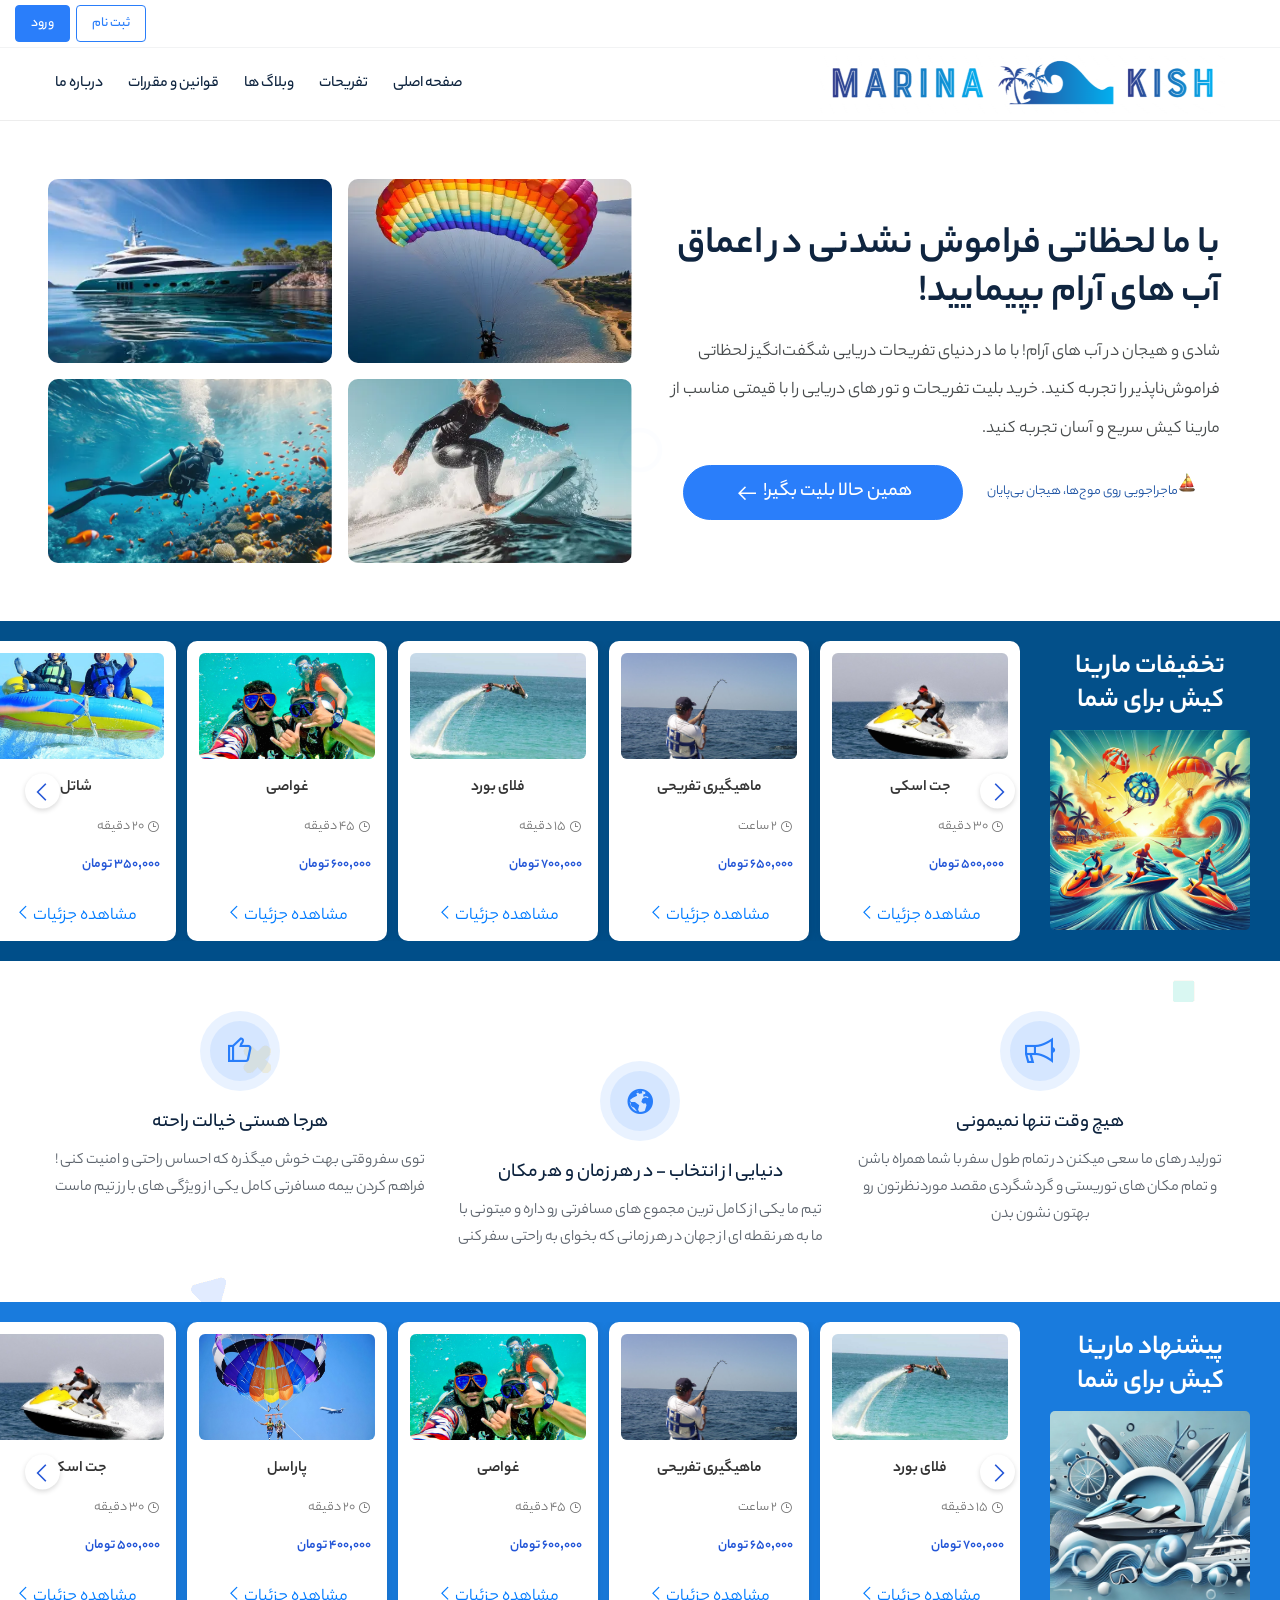
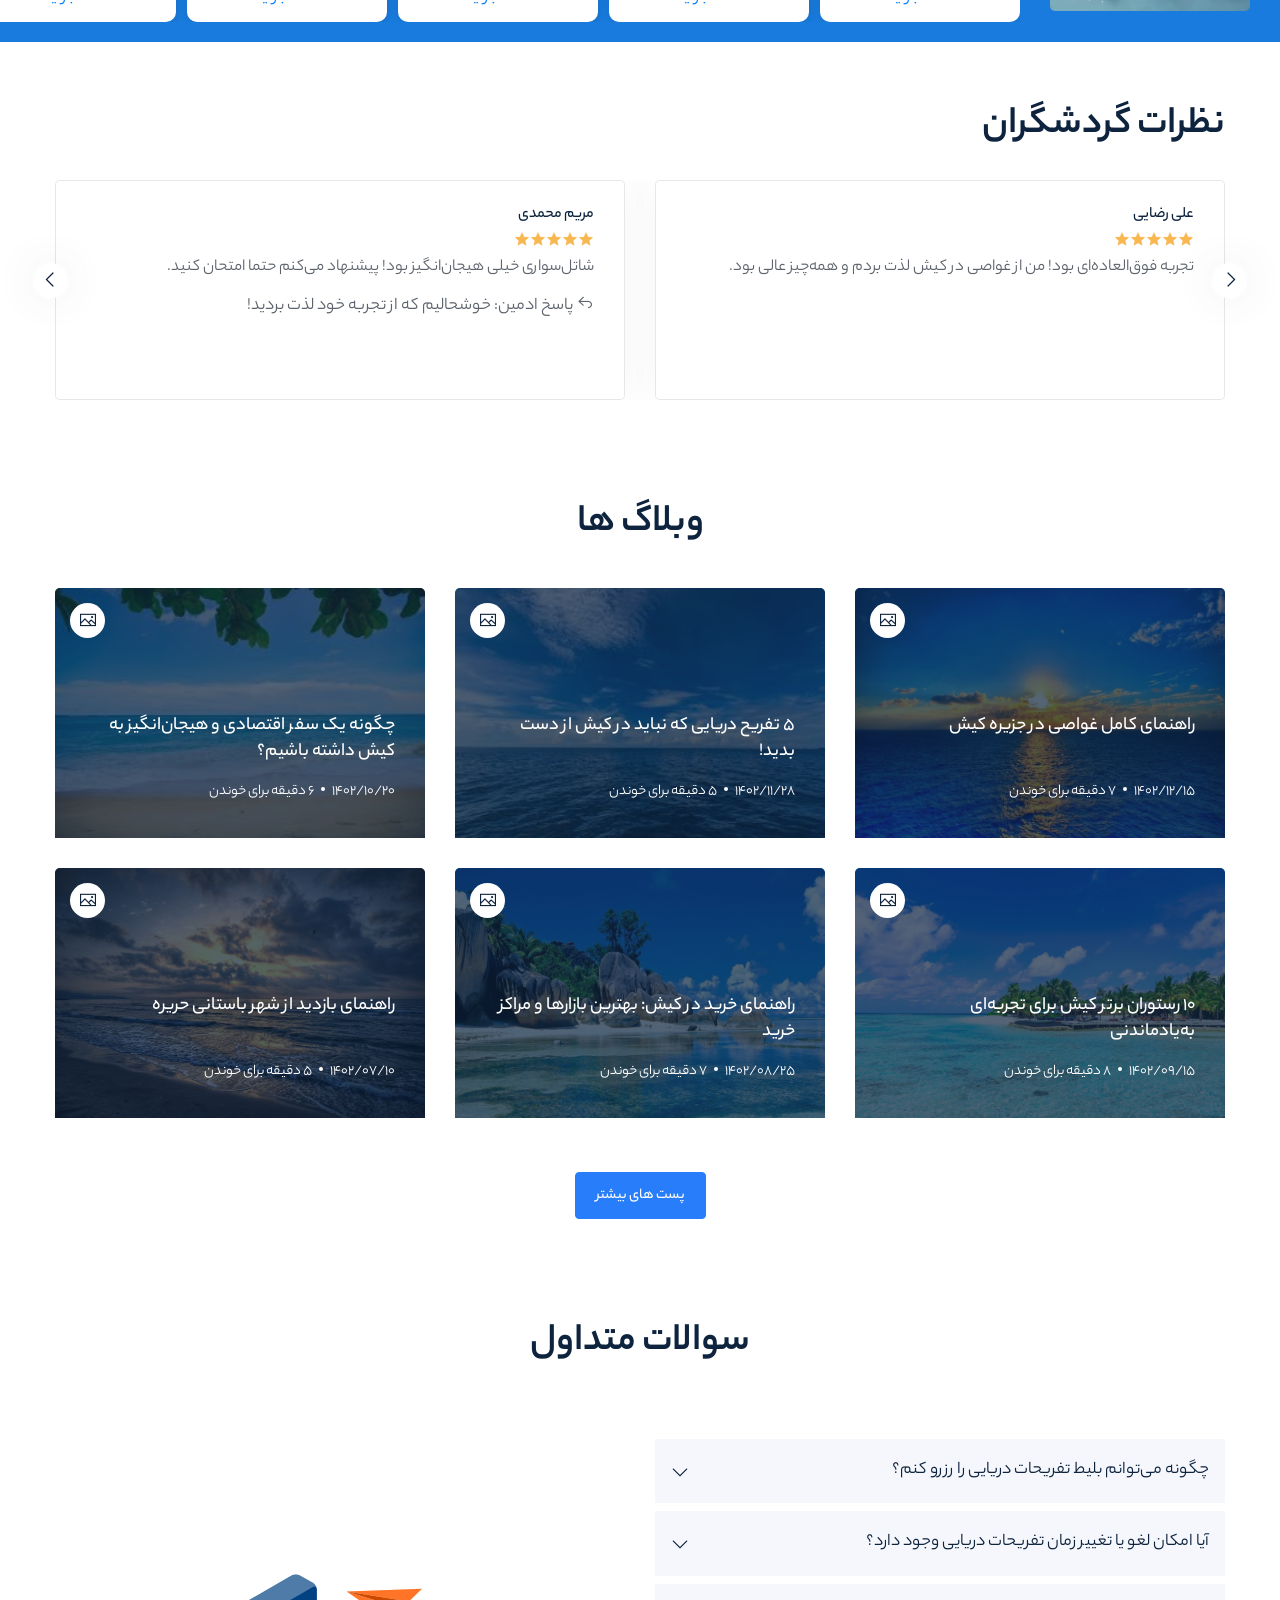
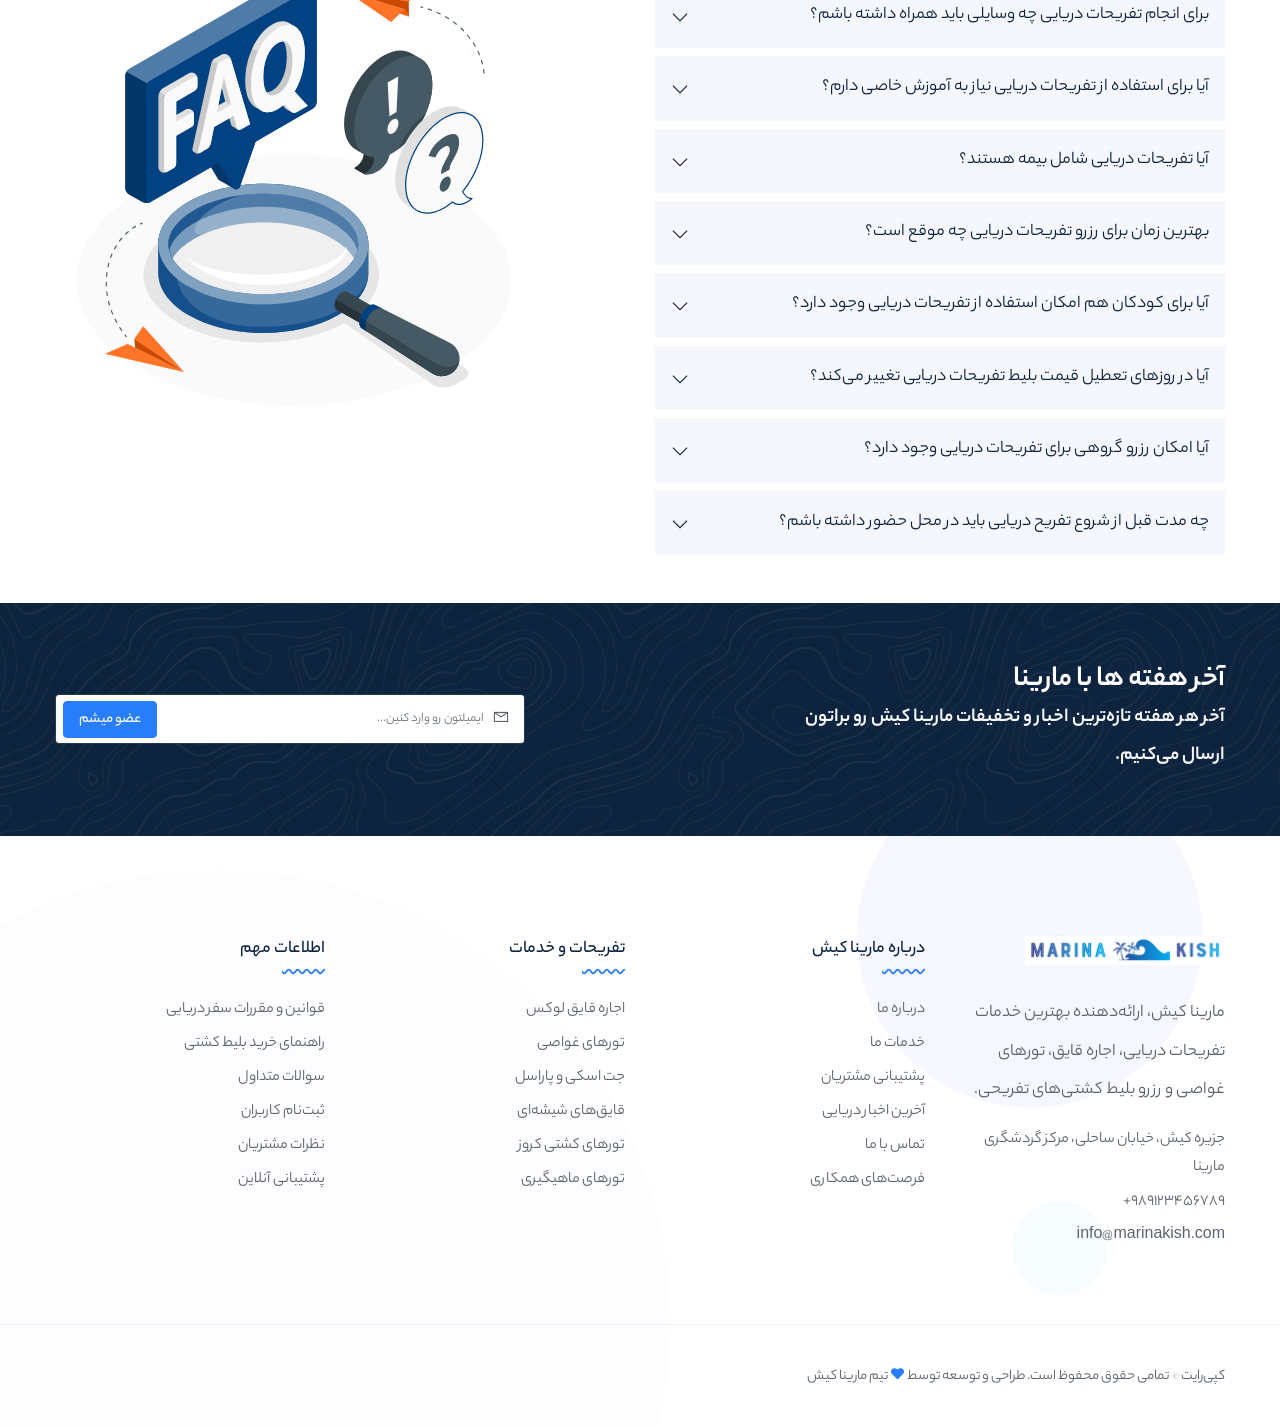
==== commit 21e5673c: "ready for Demo" ====
--- a/Theme/trizen/trizen-rtl/nima-part/index.html
+++ b/Theme/trizen/trizen-rtl/nima-part/index.html
@@ -6,6 +6,7 @@
     <meta name="author" content="arezohosseini">
     <meta name="viewport" content="width=device-width, initial-scale=1.0">
     <meta http-equiv="X-UA-Compatible" content="ie=edge">
+    <base href="/Theme/trizen/trizen-rtl/nima-part/">
     <title>Trizen - قالب html گردشگری</title>
     <!-- Favicon -->
     <link rel="icon" href="images/favicon.png">
@@ -15,7 +16,7 @@
         rel="stylesheet">
 
     <!-- Template CSS Files -->
-    <link rel="stylesheet" href="/Theme/trizen/trizen-rtl/css/bootstrap.min.css">
+    <link rel="stylesheet" href="css/bootstrap.min.css">
     <link rel="stylesheet" href="/Theme/trizen/trizen-rtl/css/bootstrap-rtl.min.css">
     <link rel="stylesheet" href="/Theme/trizen/trizen-rtl/css/bootstrap-select.min.css">
     <link rel="stylesheet" href="/Theme/trizen/trizen-rtl/css/line-awesome.css">
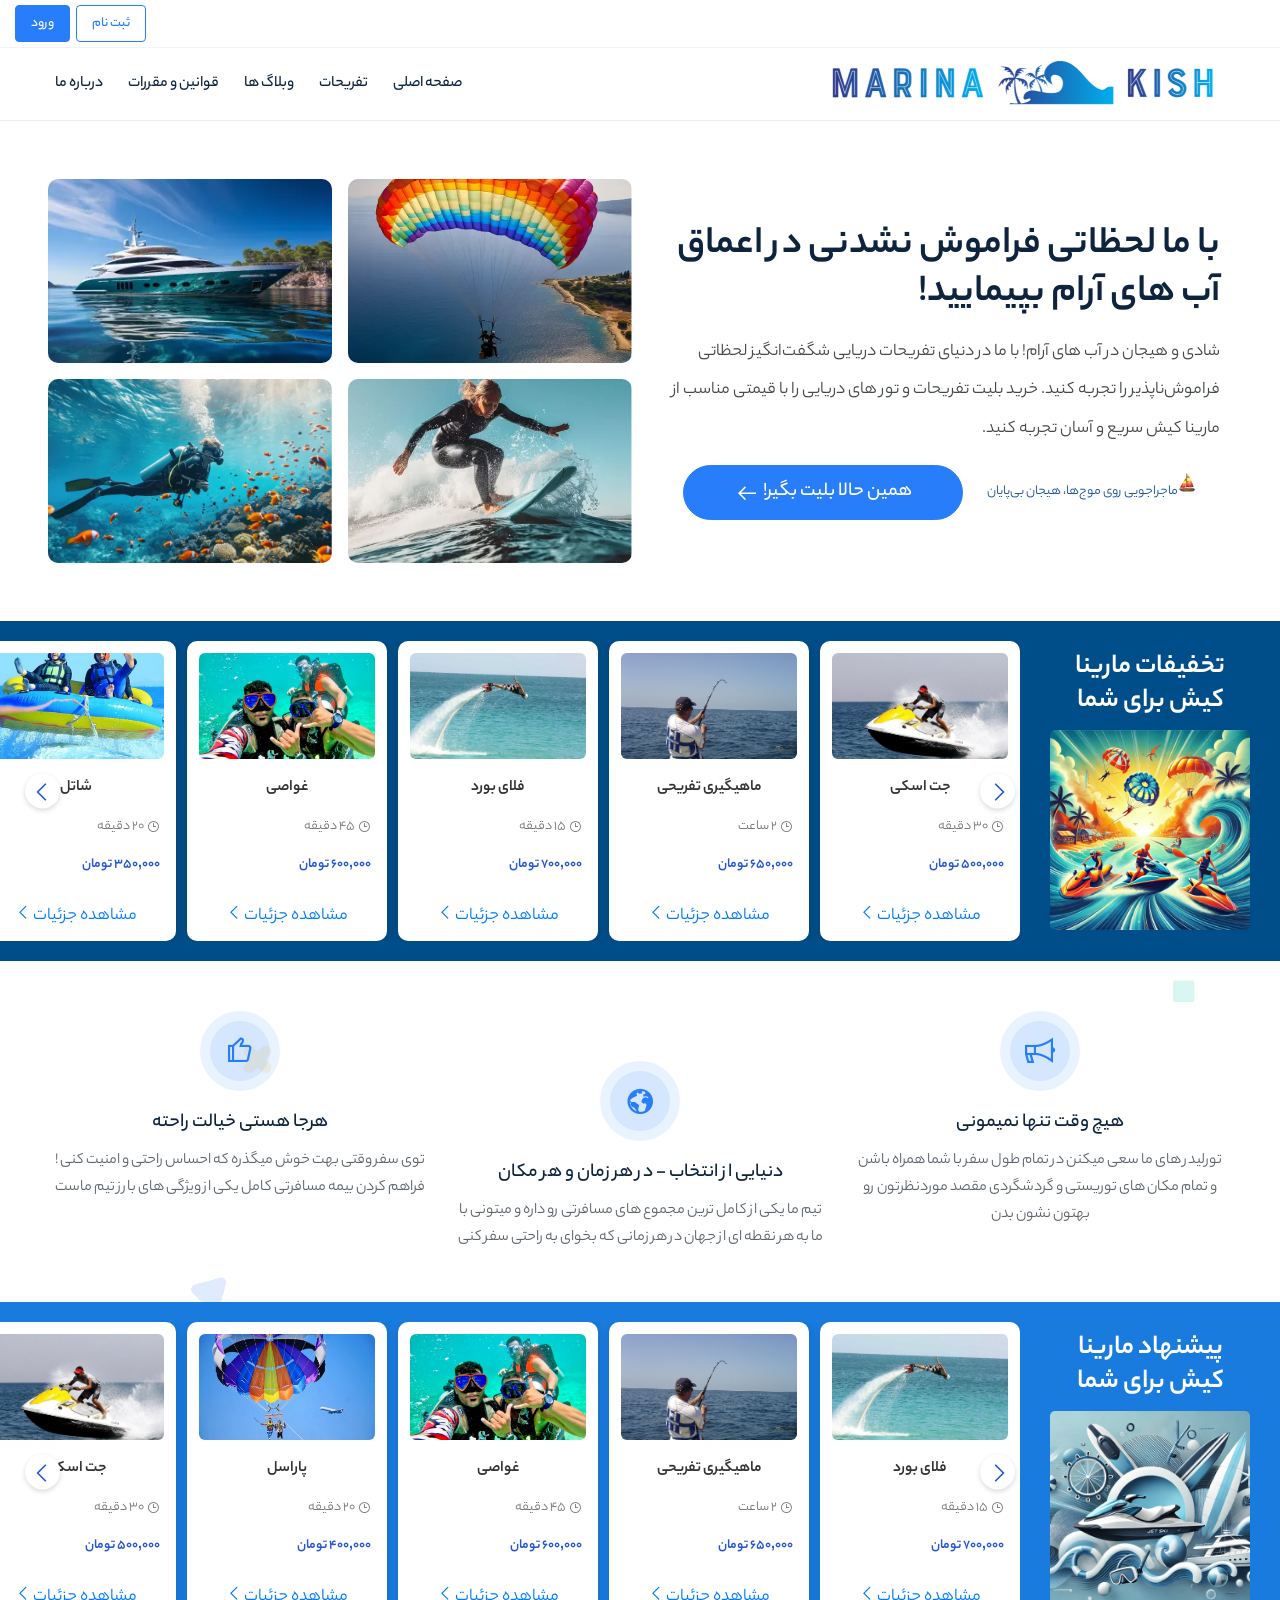
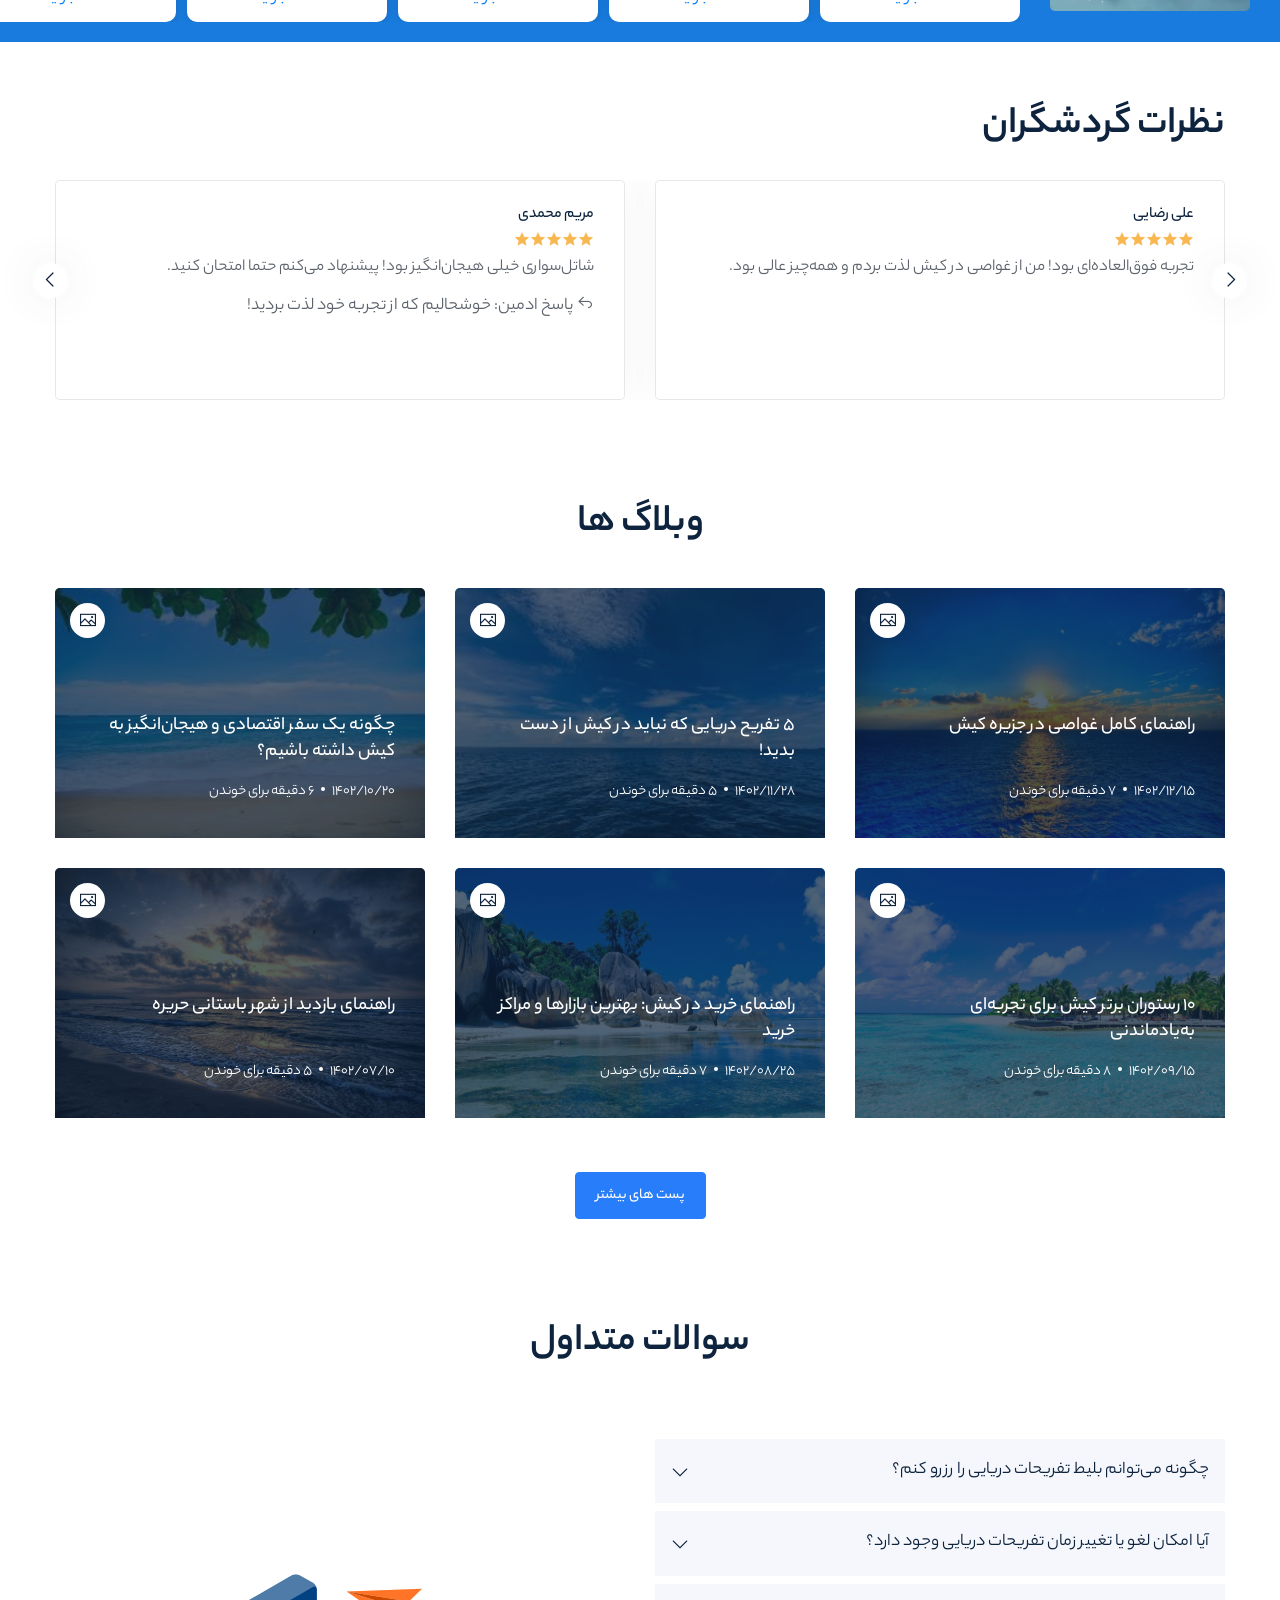
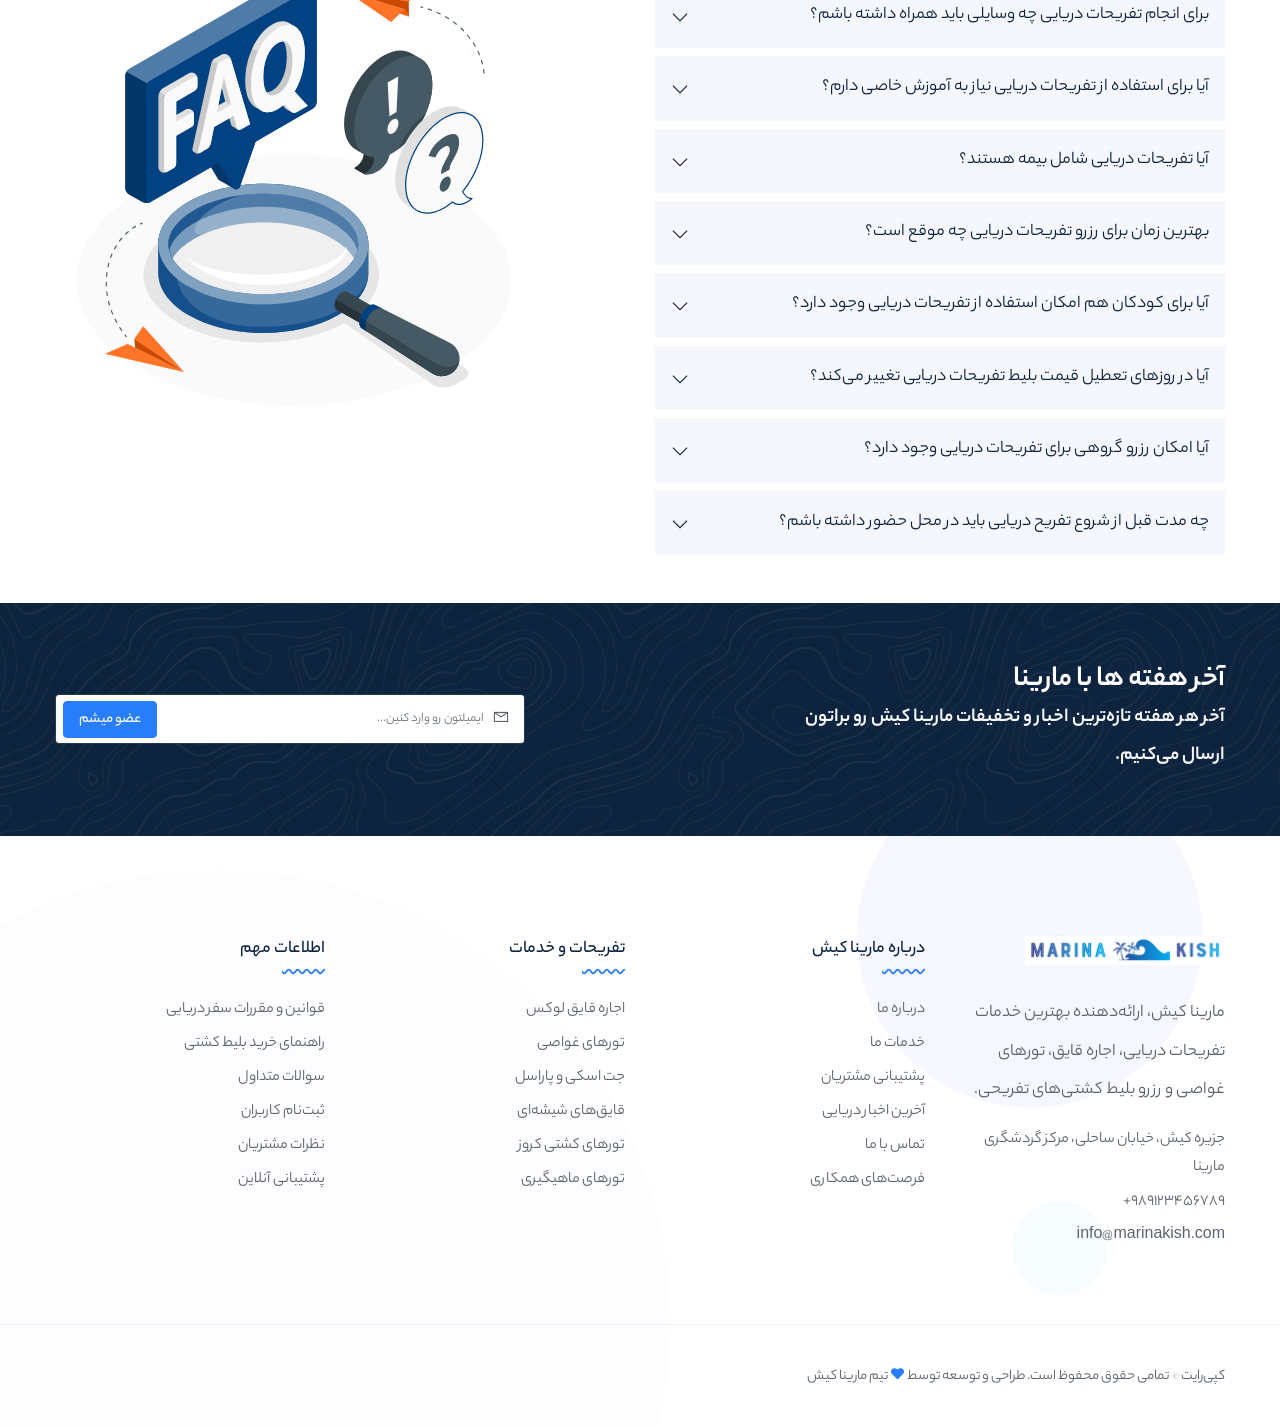
==== commit d77646f4: "ready for Demo fix1" ====
--- a/Theme/trizen/trizen-rtl/nima-part/index.html
+++ b/Theme/trizen/trizen-rtl/nima-part/index.html
@@ -6,7 +6,7 @@
     <meta name="author" content="arezohosseini">
     <meta name="viewport" content="width=device-width, initial-scale=1.0">
     <meta http-equiv="X-UA-Compatible" content="ie=edge">
-    <base href="/Theme/trizen/trizen-rtl/nima-part/">
+    <base href="../nima-part/">
     <title>Trizen - قالب html گردشگری</title>
     <!-- Favicon -->
     <link rel="icon" href="images/favicon.png">
@@ -16,23 +16,23 @@
         rel="stylesheet">
 
     <!-- Template CSS Files -->
-    <link rel="stylesheet" href="css/bootstrap.min.css">
-    <link rel="stylesheet" href="/Theme/trizen/trizen-rtl/css/bootstrap-rtl.min.css">
-    <link rel="stylesheet" href="/Theme/trizen/trizen-rtl/css/bootstrap-select.min.css">
-    <link rel="stylesheet" href="/Theme/trizen/trizen-rtl/css/line-awesome.css">
-    <link rel="stylesheet" href="/Theme/trizen/trizen-rtl/css/owl.carousel.min.css">
-    <link rel="stylesheet" href="/Theme/trizen/trizen-rtl/css/owl.theme.default.min.css">
-    <link rel="stylesheet" href="/Theme/trizen/trizen-rtl/css/jquery.fancybox.min.css">
-    <link rel="stylesheet" href="/Theme/trizen/trizen-rtl/css/daterangepicker.css">
-    <link rel="stylesheet" href="/Theme/trizen/trizen-rtl/css/datepicker-theme.css" media="all">
-    <link rel="stylesheet" href="/Theme/trizen/trizen-rtl/css/animate.min.css">
-    <link rel="stylesheet" href="/Theme/trizen/trizen-rtl/css/animated-headline.css">
-    <link rel="stylesheet" href="/Theme/trizen/trizen-rtl/css/jquery-ui.css">
-    <link rel="stylesheet" href="/Theme/trizen/trizen-rtl/css/jquery.filer.css">
-    <link rel="stylesheet" href="/Theme/trizen/trizen-rtl/css/flag-icon.min.css">
-    <link rel="stylesheet" href="/Theme/trizen/trizen-rtl/css/style.css">
-    <link rel="stylesheet" href="/Theme/trizen/trizen-rtl/css/style-rtl.css">
-    <link rel="stylesheet" href="/Theme/trizen/trizen-rtl/css/index-style.css">
+    <link rel="stylesheet" href="../css/bootstrap.min.css">
+    <link rel="stylesheet" href="../css/bootstrap-rtl.min.css">
+    <link rel="stylesheet" href="../css/bootstrap-select.min.css">
+    <link rel="stylesheet" href="../css/line-awesome.css">
+    <link rel="stylesheet" href="../css/owl.carousel.min.css">
+    <link rel="stylesheet" href="../css/owl.theme.default.min.css">
+    <link rel="stylesheet" href="../css/jquery.fancybox.min.css">
+    <link rel="stylesheet" href="../css/daterangepicker.css">
+    <link rel="stylesheet" href="../css/datepicker-theme.css" media="all">
+    <link rel="stylesheet" href="../css/animate.min.css">
+    <link rel="stylesheet" href="../css/animated-headline.css">
+    <link rel="stylesheet" href="../css/jquery-ui.css">
+    <link rel="stylesheet" href="../css/jquery.filer.css">
+    <link rel="stylesheet" href="../css/flag-icon.min.css">
+    <link rel="stylesheet" href="../css/style.css">
+    <link rel="stylesheet" href="../css/style-rtl.css">
+    <link rel="stylesheet" href="../css/index-style.css">
 
 
 </head>
@@ -80,7 +80,7 @@
                         <div class="menu-wrapper">
                             <a href="#" class="down-button"><i class="la la-angle-down"></i></a>
                             <div class="logo">
-                                <a href="/Theme/trizen/trizen-rtl/nima-part/index.html"><img id="header-logo" src="/Theme/trizen/images/Senshot-03-18 021342.png" alt="logo"></a>
+                                <a href="../nima-part/index.html"><img id="header-logo" src="/Theme/trizen/images/Senshot-03-18 021342.png" alt="logo"></a>
                                 <div class="menu-toggler">
                                     <i class="la la-bars"></i>
                                     <i class="la la-times"></i>
@@ -90,20 +90,20 @@
                                 <nav>
                                     <ul>
                                         <li>
-                                            <a  href="/Theme/trizen/trizen-rtl/nima-part/index.html">صفحه اصلی</i></a>
+                                            <a  href="../nima-part/index.html">صفحه اصلی</i></a>
                                         </li>
                                         <li>
 
-                                            <a href="/Theme/trizen/trizen-rtl/Mahdi_Meydan_miri/html part/products.html">تفریحات</a>
+                                            <a href="../Mahdi_Meydan_miri/html part/products.html">تفریحات</a>
                                         </li>
                                         <li>
-                                            <a href="/Theme/trizen/trizen-rtl/nima-part/blog-grid.html">وبلاگ ها</a>
+                                            <a href="../nima-part/blog-grid.html">وبلاگ ها</a>
                                         </li>
                                         <li>
-                                            <a href="/Theme/trizen/trizen-rtl/nima-part/ghavanin.html">قوانین و مقررات</a>
+                                            <a href="../nima-part/ghavanin.html">قوانین و مقررات</a>
                                         </li>
                                         <li>
-                                            <a href="/Theme/trizen/trizen-rtl/Mahdi_Meydan_miri/html part/contact.html">درباره ما</a>
+                                            <a href="../Mahdi_Meydan_miri/html part/contact.html">درباره ما</a>
                                         </li>
                                     </ul>
                                 </nav>
@@ -134,7 +134,7 @@
                                     <img src="/Theme/trizen/images/bout.webp" alt="bout">
                                     <p class="font-size-14" style="color: #1a51a3;">ماجراجویی روی موج‌ها، هیجان بی‌پایان</p>
                                 </div>
-                                <a href="/Theme/trizen/trizen-rtl/Mahdi_Meydan_miri/html part/products.html" class="reserve-now theme-btn w-50 d-flex align-items-center font-size-20 text-center justify-content-center" type="button" style="line-height: normal; border-radius: 40px; height: 55px;"><span>همین حالا بلیت بگیر!</span><i class="la la-arrow-right ml-1" style="font-size: 24px;"></i></a>
+                                <a href="../Mahdi_Meydan_miri/html part/products.html" class="reserve-now theme-btn w-50 d-flex align-items-center font-size-20 text-center justify-content-center" type="button" style="line-height: normal; border-radius: 40px; height: 55px;"><span>همین حالا بلیت بگیر!</span><i class="la la-arrow-right ml-1" style="font-size: 24px;"></i></a>
 
                             </div>
                         </div>
@@ -184,7 +184,7 @@
                     <div id="discount-products" class="products-container">
 
 
-                            <a href="/Theme/trizen/trizen-rtl/Mahdi_Meydan_miri/html part/product-single.html?id=1" class="product-card" product_id="1">
+                            <a href="../Mahdi_Meydan_miri/html part/product-single.html?id=1" class="product-card" product_id="1">
                                 <img src="/Theme/trizen/images/jet-sky.jpg" alt="جت اسکی" class="product-image" onerror="this.onerror=null; this.src='default.jpg';">
                                 <h3 class="product-name mt-2 font-size-16">جت اسکی</h3>
                                 <p class="product-time d-flex font-size-14 pl-3"><i class="la la-clock"></i>&nbsp;30 دقیقه</p>
@@ -194,7 +194,7 @@
                                 <p class="details-link text-primary mt-2">مشاهده جزئیات<i class="la la-angle-left"></i></p>
                             </a>
                         
-                            <a href="/Theme/trizen/trizen-rtl/Mahdi_Meydan_miri/html part/product-single.html?id=9" class="product-card" product_id="9">
+                            <a href="../Mahdi_Meydan_miri/html part/product-single.html?id=9" class="product-card" product_id="9">
                                 <img src="/Theme/trizen/images/ماهیگیری-کیش.jpg" alt="ماهیگیری تفریحی" class="product-image" onerror="this.onerror=null; this.src='default.jpg';">
                                 <h3 class="product-name mt-2 font-size-16">ماهیگیری تفریحی</h3>
                                 <p class="product-time d-flex font-size-14 pl-3"><i class="la la-clock"></i>&nbsp;2 ساعت</p>
@@ -204,7 +204,7 @@
                                 <p class="details-link text-primary mt-2">مشاهده جزئیات<i class="la la-angle-left"></i></p>
                             </a>
 
-                            <a href="/Theme/trizen/trizen-rtl/Mahdi_Meydan_miri/html part/product-single.html?id=2" class="product-card" product_id="2">
+                            <a href="../Mahdi_Meydan_miri/html part/product-single.html?id=2" class="product-card" product_id="2">
                                 <img src="/Theme/trizen/images/فلای-بورد-کیش-تفریحات.jpg" alt="پاراگلایدر دریایی" class="product-image" 
                                      onerror="this.onerror=null; this.src='default.jpg';">
                                 <h3 class="product-name mt-2 font-size-16">فلای بورد</h3>
@@ -215,7 +215,7 @@
                                 <p class="details-link text-primary mt-2">مشاهده جزئیات<i class="la la-angle-left"></i></p>
                             </a>
                         
-                            <a href="/Theme/trizen/trizen-rtl/Mahdi_Meydan_miri/html part/product-single.html?id=3" class="product-card" product_id="3">
+                            <a href="../Mahdi_Meydan_miri/html part/product-single.html?id=3" class="product-card" product_id="3">
                                 <img src="/Theme/trizen/images/غواصی-کیش-4.jpeg" alt="غواصی سطحی" class="product-image" 
                                      onerror="this.onerror=null; this.src='default.jpg';">
                                 <h3 class="product-name mt-2 font-size-16">غواصی</h3>
@@ -226,7 +226,7 @@
                                 <p class="details-link text-primary mt-2">مشاهده جزئیات<i class="la la-angle-left"></i></p>
                             </a>
                         
-                            <a href="/Theme/trizen/trizen-rtl/Mahdi_Meydan_miri/html part/product-single.html?id=4" class="product-card" product_id="4">
+                            <a href="../Mahdi_Meydan_miri/html part/product-single.html?id=4" class="product-card" product_id="4">
                                 <img src="/Theme/trizen/images/شاتل-کیش-با-تخفیف-min.jpg" alt="قایق موزی" class="product-image" 
                                      onerror="this.onerror=null; this.src='default.jpg';">
                                 <h3 class="product-name mt-2 font-size-16">شاتل</h3>
@@ -237,7 +237,7 @@
                                 <p class="details-link text-primary mt-2">مشاهده جزئیات<i class="la la-angle-left"></i></p>
                             </a>
                         
-                            <a href="/Theme/trizen/trizen-rtl/Mahdi_Meydan_miri/html part/product-single.html?id=5" class="product-card" product_id="5">
+                            <a href="../Mahdi_Meydan_miri/html part/product-single.html?id=5" class="product-card" product_id="5">
                                 <img src="/Theme/trizen/images/parasel1007.jpg" alt="فلای‌بورد" class="product-image" 
                                      onerror="this.onerror=null; this.src='default.jpg';">
                                 <h3 class="product-name mt-2 font-size-16">پاراسل</h3>
@@ -247,7 +247,7 @@
                                 </div>
                                 <p class="details-link text-primary">مشاهده جزئیات<i class="la la-angle-left"></i></p>
                             </a>
-                            <a href="/Theme/trizen/trizen-rtl/Mahdi_Meydan_miri/html part/product-single.html?id=10" class="product-card" product_id="1">
+                            <a href="../Mahdi_Meydan_miri/html part/product-single.html?id=10" class="product-card" product_id="1">
                                 <img src="/Theme/trizen/images/jet-sky.jpg" alt="جت اسکی" class="product-image" onerror="this.onerror=null; this.src='default.jpg';">
                                 <h3 class="product-name mt-2 font-size-16">جت اسکی</h3>
                                 <p class="product-time d-flex font-size-14 pl-3"><i class="la la-clock"></i>&nbsp;30 دقیقه</p>
@@ -347,7 +347,7 @@
                 <!-- اسلایدر محصولات -->
                 <div id="marina-suggestion" class="products-container">
 
-                    <a href="/Theme/trizen/trizen-rtl/Mahdi_Meydan_miri/html part/product-single.html?id=2" class="product-card" product_id="2">
+                    <a href="../Mahdi_Meydan_miri/html part/product-single.html?id=2" class="product-card" product_id="2">
                         <img src="/Theme/trizen/images/فلای-بورد-کیش-تفریحات.jpg" alt="پاراگلایدر دریایی" class="product-image" 
                              onerror="this.onerror=null; this.src='default.jpg';">
                         <h3 class="product-name mt-2 font-size-16">فلای بورد</h3>
@@ -358,7 +358,7 @@
                         <p class="details-link text-primary mt-2">مشاهده جزئیات<i class="la la-angle-left"></i></p>
                     </a>
                 
-                    <a href="/Theme/trizen/trizen-rtl/Mahdi_Meydan_miri/html part/product-single.html?id=9" class="product-card" product_id="9">
+                    <a href="../Mahdi_Meydan_miri/html part/product-single.html?id=9" class="product-card" product_id="9">
                         <img src="/Theme/trizen/images/ماهیگیری-کیش.jpg" alt="ماهیگیری تفریحی" class="product-image" onerror="this.onerror=null; this.src='default.jpg';">
                         <h3 class="product-name mt-2 font-size-16">ماهیگیری تفریحی</h3>
                         <p class="product-time d-flex font-size-14 pl-3"><i class="la la-clock"></i>&nbsp;2 ساعت</p>
@@ -369,7 +369,7 @@
                     </a>
 
                 
-                    <a href="/Theme/trizen/trizen-rtl/Mahdi_Meydan_miri/html part/product-single.html?id=3" class="product-card" product_id="3">
+                    <a href="../Mahdi_Meydan_miri/html part/product-single.html?id=3" class="product-card" product_id="3">
                         <img src="/Theme/trizen/images/غواصی-کیش-4.jpeg" alt="غواصی سطحی" class="product-image" 
                              onerror="this.onerror=null; this.src='default.jpg';">
                         <h3 class="product-name mt-2 font-size-16">غواصی</h3>
@@ -380,7 +380,7 @@
                         <p class="details-link text-primary mt-2">مشاهده جزئیات<i class="la la-angle-left"></i></p>
                     </a>
                     
-                    <a href="/Theme/trizen/trizen-rtl/Mahdi_Meydan_miri/html part/product-single.html?id=5" class="product-card" product_id="5">
+                    <a href="../Mahdi_Meydan_miri/html part/product-single.html?id=5" class="product-card" product_id="5">
                         <img src="/Theme/trizen/images/parasel1007.jpg" alt="فلای‌بورد" class="product-image" 
                              onerror="this.onerror=null; this.src='default.jpg';">
                         <h3 class="product-name mt-2 font-size-16">پاراسل</h3>
@@ -390,7 +390,7 @@
                         </div>
                         <p class="details-link text-primary">مشاهده جزئیات<i class="la la-angle-left"></i></p>
                     </a>
-                    <a href="/Theme/trizen/trizen-rtl/Mahdi_Meydan_miri/html part/product-single.html?id=1" class="product-card" product_id="1">
+                    <a href="../Mahdi_Meydan_miri/html part/product-single.html?id=1" class="product-card" product_id="1">
                         <img src="/Theme/trizen/images/jet-sky.jpg" alt="جت اسکی" class="product-image" onerror="this.onerror=null; this.src='default.jpg';">
                         <h3 class="product-name mt-2 font-size-16">جت اسکی</h3>
                         <p class="product-time d-flex font-size-14 pl-3"><i class="la la-clock"></i>&nbsp;30 دقیقه</p>
@@ -399,7 +399,7 @@
                         </div>
                         <p class="details-link text-primary mt-2">مشاهده جزئیات<i class="la la-angle-left"></i></p>
                     </a>
-                    <a href="/Theme/trizen/trizen-rtl/Mahdi_Meydan_miri/html part/product-single.html?id=4" class="product-card" product_id="4">
+                    <a href="../Mahdi_Meydan_miri/html part/product-single.html?id=4" class="product-card" product_id="4">
                         <img src="/Theme/trizen/images/شاتل-کیش-با-تخفیف-min.jpg" alt="قایق موزی" class="product-image" 
                              onerror="this.onerror=null; this.src='default.jpg';">
                         <h3 class="product-name mt-2 font-size-16">شاتل</h3>
@@ -409,7 +409,7 @@
                         </div>
                         <p class="details-link text-primary mt-2">مشاهده جزئیات<i class="la la-angle-left"></i></p>
                     </a>
-                    <a href="/Theme/trizen/trizen-rtl/Mahdi_Meydan_miri/html part/product-single.html?id=2" class="product-card" product_id="2">
+                    <a href="../Mahdi_Meydan_miri/html part/product-single.html?id=2" class="product-card" product_id="2">
                         <img src="/Theme/trizen/images/فلای-بورد-کیش-تفریحات.jpg" alt="پاراگلایدر دریایی" class="product-image" 
                              onerror="this.onerror=null; this.src='default.jpg';">
                         <h3 class="product-name mt-2 font-size-16">فلای بورد</h3>
@@ -570,7 +570,7 @@
             </div><!-- end row -->
             <div id="blogContainer" class="row padding-top-40px">
                 <div class="col-lg-4 responsive-column" style="height: 250px; margin-bottom: 30px;">
-                    <a href="/Theme/trizen/trizen-rtl/nima-part/blog-single.html?id=1" class="card-item blog-card">
+                    <a href="../nima-part/blog-single.html?id=1" class="card-item blog-card">
                         <div class="card-img" id="blog-img-1">
                             <img src="/Theme/trizen/images/دریا3.webp" alt="blog-img" style="height: 250px;">
                             <div class="post-format icon-element">
@@ -589,7 +589,7 @@
                 </div>
                 
                 <div class="col-lg-4 responsive-column" style="height: 250px; margin-bottom: 30px;">
-                    <a href="/Theme/trizen/trizen-rtl/nima-part/blog-single.html?id=2" class="card-item blog-card">
+                    <a href="../nima-part/blog-single.html?id=2" class="card-item blog-card">
                         <div class="card-img" id="blog-img-2">
                             <img src="/Theme/trizen/images/دریا2.jpg" alt="blog-img" style="height: 250px;">
                             <div class="post-format icon-element">
@@ -608,7 +608,7 @@
                 </div>
                 
                 <div class="col-lg-4 responsive-column" style="height: 250px; margin-bottom: 30px;">
-                    <a href="/Theme/trizen/trizen-rtl/nima-part/blog-single.html?id=3" class="card-item blog-card">
+                    <a href="../nima-part/blog-single.html?id=3" class="card-item blog-card">
                         <div class="card-img" id="blog-img-3">
                             <img src="/Theme/trizen/images/دریا.jpg" alt="blog-img" style="height: 250px;">
                             <div class="post-format icon-element">
@@ -627,7 +627,7 @@
                 </div>
                 
                 <div class="col-lg-4 responsive-column" style="height: 250px; margin-bottom: 30px;">
-                    <a href="/Theme/trizen/trizen-rtl/nima-part/blog-single.html?id=4" class="card-item blog-card">
+                    <a href="../nima-part/blog-single.html?id=4" class="card-item blog-card">
                         <div class="card-img" id="blog-img-4">
                             <img src="/Theme/trizen/images/دریا4.jpg" alt="blog-img" style="height: 250px;">
                             <div class="post-format icon-element">
@@ -646,7 +646,7 @@
                 </div>
                 
                 <div class="col-lg-4 responsive-column" style="height: 250px; margin-bottom: 30px;">
-                    <a href="/Theme/trizen/trizen-rtl/nima-part/blog-single.html?id=5" class="card-item blog-card">
+                    <a href="../nima-part/blog-single.html?id=5" class="card-item blog-card">
                         <div class="card-img" id="blog-img-5">
                             <img src="/Theme/trizen/images/دریا5.jpg" alt="blog-img" style="height: 250px;">
                             <div class="post-format icon-element">
@@ -665,7 +665,7 @@
                 </div>
                 
                 <div class="col-lg-4 responsive-column" style="height: 250px; margin-bottom: 30px;">
-                    <a href="/Theme/trizen/trizen-rtl/nima-part/blog-single.html?id=6" class="card-item blog-card">
+                    <a href="../nima-part/blog-single.html?id=6" class="card-item blog-card">
                         <div class="card-img" id="blog-img-6">
                             <img src="/Theme/trizen/images/دریا6.jpg" alt="blog-img" style="height: 250px;">
                             <div class="post-format icon-element">
@@ -1109,33 +1109,33 @@
 
 
     <!-- Template JS Files -->
-    <script src="/Theme/trizen/trizen-rtl/js/jquery-3.4.1.min.js"></script>
-    <script src="/Theme/trizen/trizen-rtl/js/jquery-ui.js"></script>
-    <script src="/Theme/trizen/trizen-rtl/js/popper.min.js"></script>
-    <script src="/Theme/trizen/trizen-rtl/js/bootstrap.min.js"></script>
-    <script src="/Theme/trizen/trizen-rtl/js/bootstrap-select.min.js"></script>
-    <script src="/Theme/trizen/trizen-rtl/js/moment.min.js"></script>
-    <script src="/Theme/trizen/trizen-rtl/js/moment-jalaali.js"></script>
-    <script src="/Theme/trizen/trizen-rtl/js/daterangepicker-fa-ex.js"></script>
-    <script src="/Theme/trizen/trizen-rtl/js/owl.carousel.min.js"></script>
-    <script src="/Theme/trizen/trizen-rtl/js/jquery.fancybox.min.js"></script>
-    <script src="/Theme/trizen/trizen-rtl/js/jquery.countTo.min.js"></script>
-    <script src="/Theme/trizen/trizen-rtl/js/animated-headline.js"></script>
-    <script src="/Theme/trizen/trizen-rtl/js/jquery.filer.min.js"></script>
-    <script src="/Theme/trizen/trizen-rtl/js/jquery.ripples-min.js"></script>
-    <script src="/Theme/trizen/trizen-rtl/js/quantity-input.js"></script>
-    <script src="/Theme/trizen/trizen-rtl/js/main-rtl.js"></script>
-    <script src="/Theme/trizen/trizen-rtl/nima-part/appjs/login-api.js"></script>
-    <script src="/Theme/trizen/trizen-rtl/nima-part/appjs/register-api.js"></script>
-    <script src="/Theme/trizen/trizen-rtl/nima-part/appjs/footer-api.js"></script>
-    <script src="/Theme/trizen/trizen-rtl/nima-part/appjs/email-api.js"></script>
-    <script src="/Theme/trizen/trizen-rtl/nima-part/appjs/logo-api.js"></script>
-    <script src="/Theme/trizen/trizen-rtl/nima-part/appjs/weblog.js"></script>
-    <script src="/Theme/trizen/trizen-rtl/Mahdi_Meydan_miri/js part/header-name-user.js"></script>
-    <script src="/Theme/trizen/trizen-rtl/nima-part/appjs/comments.js"></script>
-    <script src="/Theme/trizen/trizen-rtl/nima-part/appjs/faq.js"></script>
-    <script src="/Theme/trizen/trizen-rtl/nima-part/appjs/off-suggestion.js"></script>
-    <script src="/Theme/trizen/trizen-rtl/nima-part/appjs/marina-suggestion.js"></script>
+    <script src="../js/jquery-3.4.1.min.js"></script>
+    <script src="../js/jquery-ui.js"></script>
+    <script src="../js/popper.min.js"></script>
+    <script src="../js/bootstrap.min.js"></script>
+    <script src="../js/bootstrap-select.min.js"></script>
+    <script src="../js/moment.min.js"></script>
+    <script src="../js/moment-jalaali.js"></script>
+    <script src="../js/daterangepicker-fa-ex.js"></script>
+    <script src="../js/owl.carousel.min.js"></script>
+    <script src="../js/jquery.fancybox.min.js"></script>
+    <script src="../js/jquery.countTo.min.js"></script>
+    <script src="../js/animated-headline.js"></script>
+    <script src="../js/jquery.filer.min.js"></script>
+    <script src="../js/jquery.ripples-min.js"></script>
+    <script src="../js/quantity-input.js"></script>
+    <script src="../js/main-rtl.js"></script>
+    <script src="../nima-part/appjs/login-api.js"></script>
+    <script src="../nima-part/appjs/register-api.js"></script>
+    <script src="../nima-part/appjs/footer-api.js"></script>
+    <script src="../nima-part/appjs/email-api.js"></script>
+    <script src="../nima-part/appjs/logo-api.js"></script>
+    <script src="../nima-part/appjs/weblog.js"></script>
+    <script src="../Mahdi_Meydan_miri/js part/header-name-user.js"></script>
+    <script src="../nima-part/appjs/comments.js"></script>
+    <script src="../nima-part/appjs/faq.js"></script>
+    <script src="../nima-part/appjs/off-suggestion.js"></script>
+    <script src="../nima-part/appjs/marina-suggestion.js"></script>
 </body>
 
 </html>
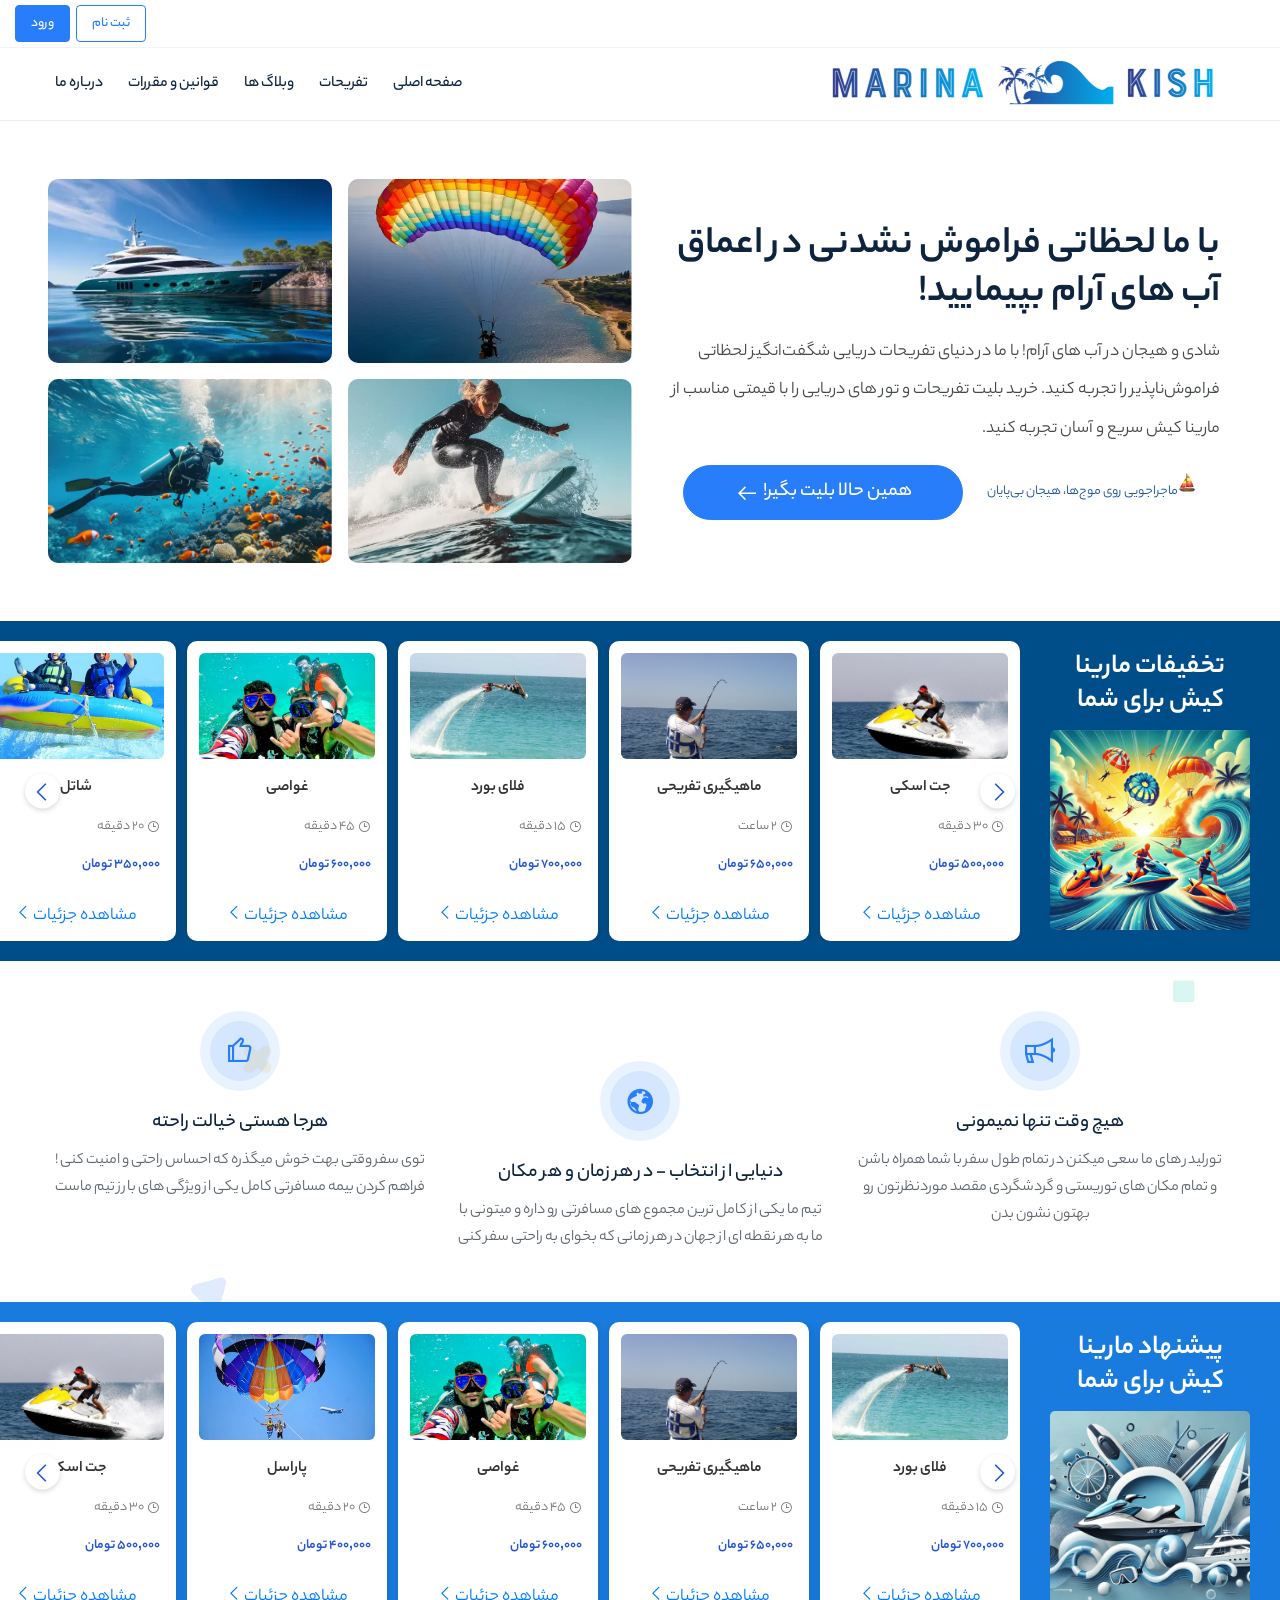
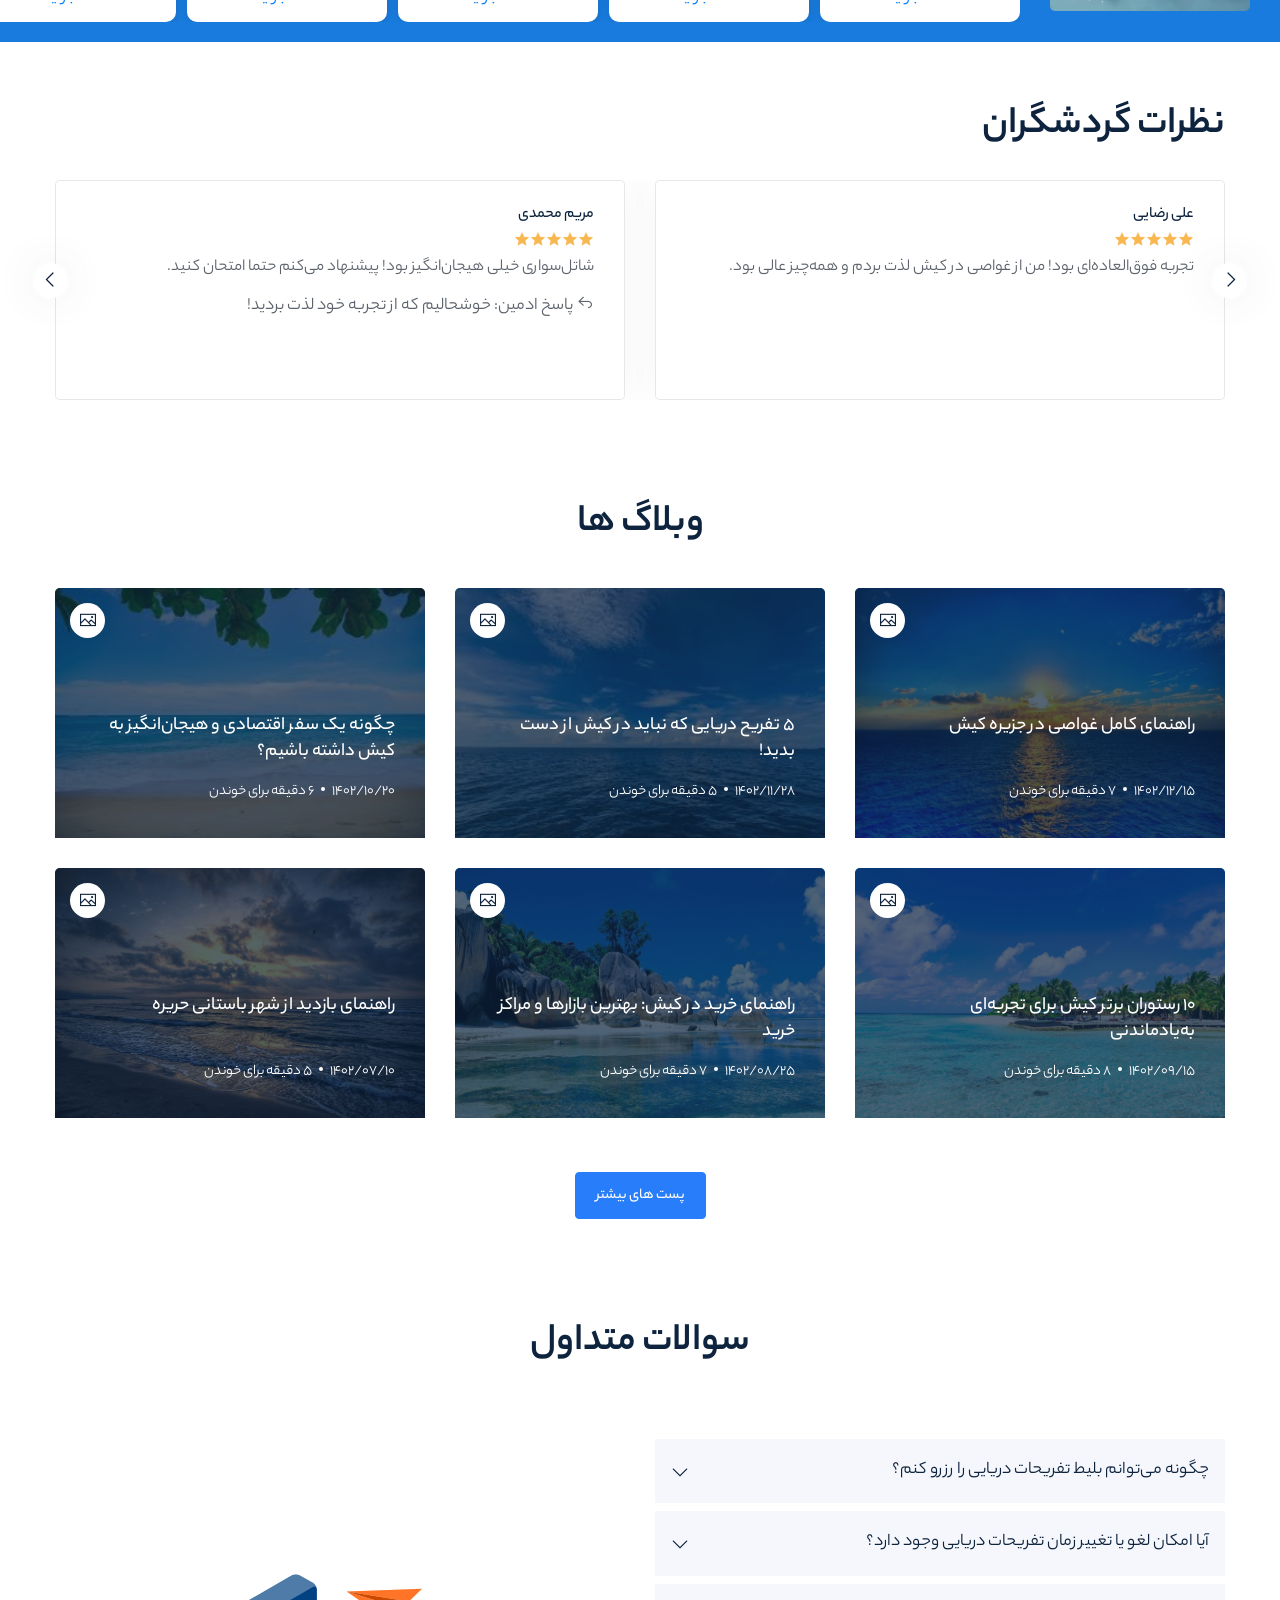
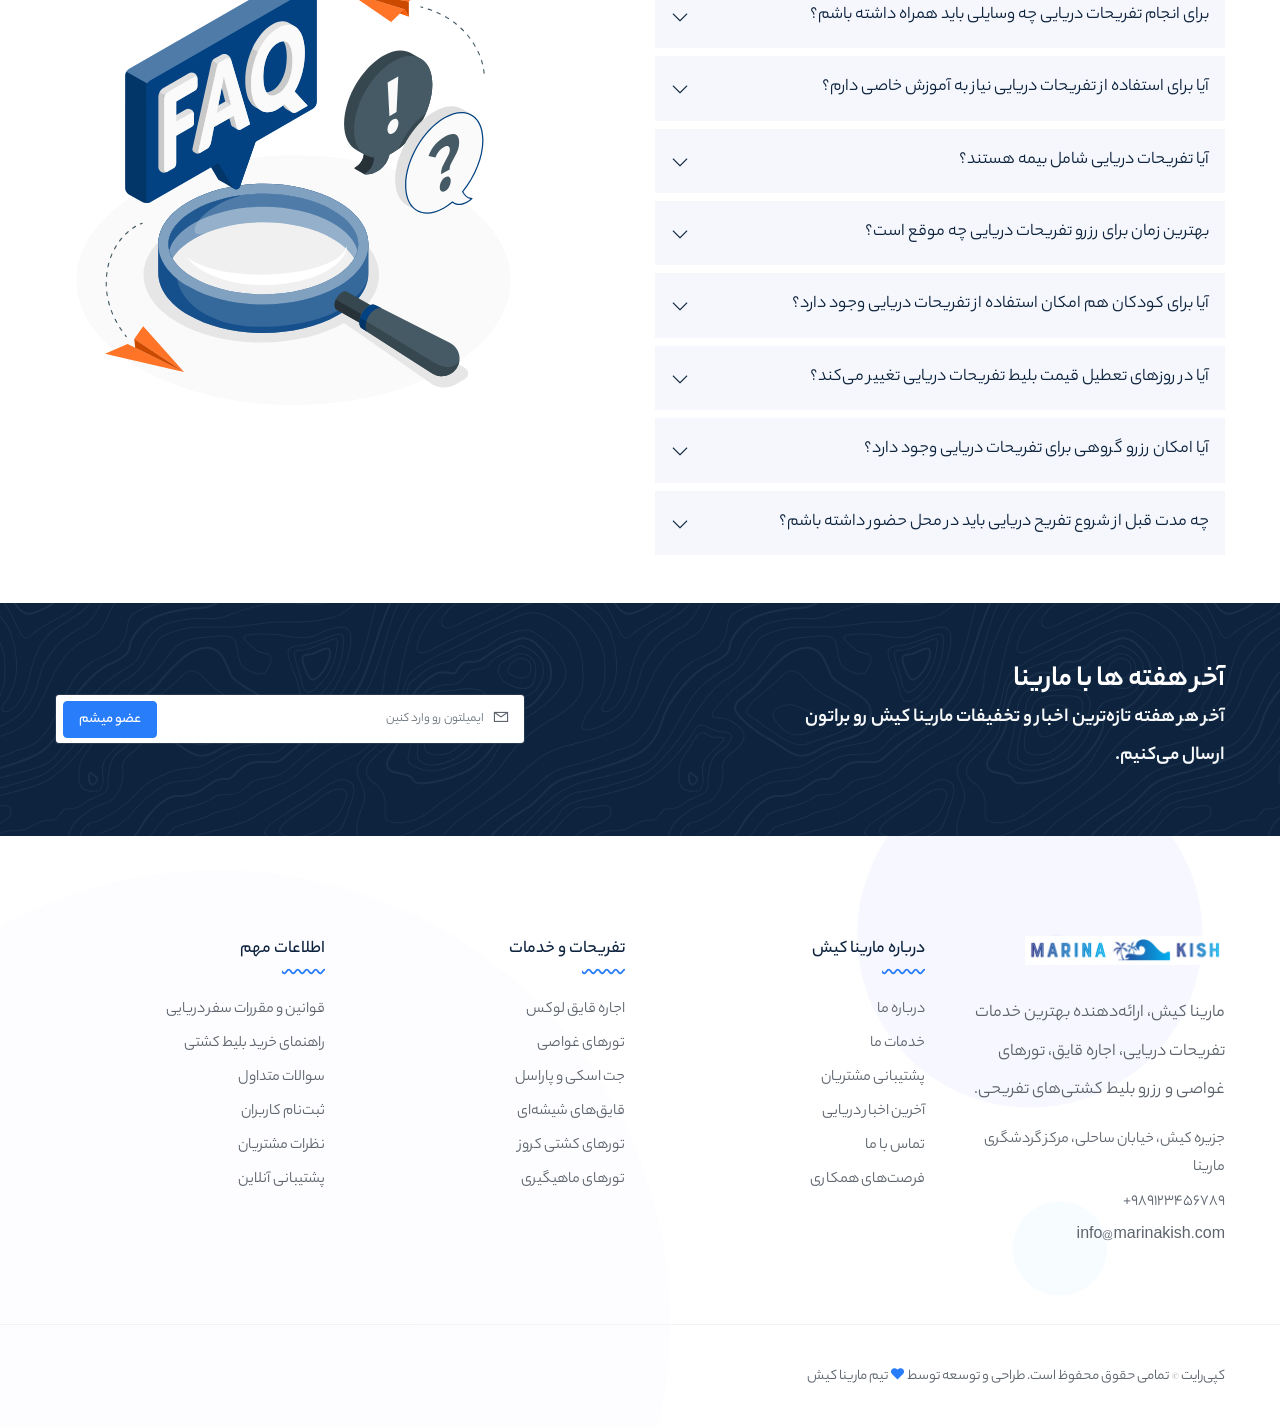
==== commit 6ebc36a8: "ready for Demo fix2" ====
--- a/Theme/trizen/trizen-rtl/nima-part/index.html
+++ b/Theme/trizen/trizen-rtl/nima-part/index.html
@@ -6,7 +6,7 @@
     <meta name="author" content="arezohosseini">
     <meta name="viewport" content="width=device-width, initial-scale=1.0">
     <meta http-equiv="X-UA-Compatible" content="ie=edge">
-    <base href="../nima-part/">
+    <base href="/Theme/trizen/trizen-rtl/nima-part/">
     <title>Trizen - قالب html گردشگری</title>
     <!-- Favicon -->
     <link rel="icon" href="images/favicon.png">
@@ -16,23 +16,23 @@
         rel="stylesheet">
 
     <!-- Template CSS Files -->
-    <link rel="stylesheet" href="../css/bootstrap.min.css">
-    <link rel="stylesheet" href="../css/bootstrap-rtl.min.css">
-    <link rel="stylesheet" href="../css/bootstrap-select.min.css">
-    <link rel="stylesheet" href="../css/line-awesome.css">
-    <link rel="stylesheet" href="../css/owl.carousel.min.css">
-    <link rel="stylesheet" href="../css/owl.theme.default.min.css">
-    <link rel="stylesheet" href="../css/jquery.fancybox.min.css">
-    <link rel="stylesheet" href="../css/daterangepicker.css">
-    <link rel="stylesheet" href="../css/datepicker-theme.css" media="all">
-    <link rel="stylesheet" href="../css/animate.min.css">
-    <link rel="stylesheet" href="../css/animated-headline.css">
-    <link rel="stylesheet" href="../css/jquery-ui.css">
-    <link rel="stylesheet" href="../css/jquery.filer.css">
-    <link rel="stylesheet" href="../css/flag-icon.min.css">
-    <link rel="stylesheet" href="../css/style.css">
-    <link rel="stylesheet" href="../css/style-rtl.css">
-    <link rel="stylesheet" href="../css/index-style.css">
+    <link rel="stylesheet" href="/Theme/trizen/trizen-rtl/css/bootstrap.min.css">
+    <link rel="stylesheet" href="/Theme/trizen/trizen-rtl/css/bootstrap-rtl.min.css">
+    <link rel="stylesheet" href="/Theme/trizen/trizen-rtl/css/bootstrap-select.min.css">
+    <link rel="stylesheet" href="/Theme/trizen/trizen-rtl/css/line-awesome.css">
+    <link rel="stylesheet" href="/Theme/trizen/trizen-rtl/css/owl.carousel.min.css">
+    <link rel="stylesheet" href="/Theme/trizen/trizen-rtl/css/owl.theme.default.min.css">
+    <link rel="stylesheet" href="/Theme/trizen/trizen-rtl/css/jquery.fancybox.min.css">
+    <link rel="stylesheet" href="/Theme/trizen/trizen-rtl/css/daterangepicker.css">
+    <link rel="stylesheet" href="/Theme/trizen/trizen-rtl/css/datepicker-theme.css" media="all">
+    <link rel="stylesheet" href="/Theme/trizen/trizen-rtl/css/animate.min.css">
+    <link rel="stylesheet" href="/Theme/trizen/trizen-rtl/css/animated-headline.css">
+    <link rel="stylesheet" href="/Theme/trizen/trizen-rtl/css/jquery-ui.css">
+    <link rel="stylesheet" href="/Theme/trizen/trizen-rtl/css/jquery.filer.css">
+    <link rel="stylesheet" href="/Theme/trizen/trizen-rtl/css/flag-icon.min.css">
+    <link rel="stylesheet" href="/Theme/trizen/trizen-rtl/css/style.css">
+    <link rel="stylesheet" href="/Theme/trizen/trizen-rtl/css/style-rtl.css">
+    <link rel="stylesheet" href="/Theme/trizen/trizen-rtl/css/index-style.css">
 
 
 </head>
@@ -62,7 +62,7 @@
                                 <a href="#" class="theme-btn theme-btn-small" data-toggle="modal" data-target="#loginPopupForm">ورود</a>
                             </div>
                             <div class="header-right-action d-none">
-                                <a href="../html part/user-information.html" class="theme-btn theme-btn-small d-flex align-items-center" id="nameOfUserHeader">
+                                <a href="/Theme/trizen/trizen-rtl/html part/user-information.html" class="theme-btn theme-btn-small d-flex align-items-center" id="nameOfUserHeader">
                                     <span class="la la-user form-icon font-size-24"></span>
 
                                 </a>
@@ -80,7 +80,7 @@
                         <div class="menu-wrapper">
                             <a href="#" class="down-button"><i class="la la-angle-down"></i></a>
                             <div class="logo">
-                                <a href="../nima-part/index.html"><img id="header-logo" src="/Theme/trizen/images/Senshot-03-18 021342.png" alt="logo"></a>
+                                <a href="/Theme/trizen/trizen-rtl/nima-part/index.html"><img id="header-logo" src="/Theme/trizen/images/Senshot-03-18 021342.png" alt="logo"></a>
                                 <div class="menu-toggler">
                                     <i class="la la-bars"></i>
                                     <i class="la la-times"></i>
@@ -90,20 +90,20 @@
                                 <nav>
                                     <ul>
                                         <li>
-                                            <a  href="../nima-part/index.html">صفحه اصلی</i></a>
+                                            <a  href="/Theme/trizen/trizen-rtl/nima-part/index.html">صفحه اصلی</i></a>
                                         </li>
                                         <li>
 
-                                            <a href="../Mahdi_Meydan_miri/html part/products.html">تفریحات</a>
+                                            <a href="/Theme/trizen/trizen-rtl/Mahdi_Meydan_miri/html part/products.html">تفریحات</a>
                                         </li>
                                         <li>
-                                            <a href="../nima-part/blog-grid.html">وبلاگ ها</a>
+                                            <a href="/Theme/trizen/trizen-rtl/nima-part/blog-grid.html">وبلاگ ها</a>
                                         </li>
                                         <li>
-                                            <a href="../nima-part/ghavanin.html">قوانین و مقررات</a>
+                                            <a href="/Theme/trizen/trizen-rtl/nima-part/ghavanin.html">قوانین و مقررات</a>
                                         </li>
                                         <li>
-                                            <a href="../Mahdi_Meydan_miri/html part/contact.html">درباره ما</a>
+                                            <a href="/Theme/trizen/trizen-rtl/Mahdi_Meydan_miri/html part/contact.html">درباره ما</a>
                                         </li>
                                     </ul>
                                 </nav>
@@ -134,7 +134,7 @@
                                     <img src="/Theme/trizen/images/bout.webp" alt="bout">
                                     <p class="font-size-14" style="color: #1a51a3;">ماجراجویی روی موج‌ها، هیجان بی‌پایان</p>
                                 </div>
-                                <a href="../Mahdi_Meydan_miri/html part/products.html" class="reserve-now theme-btn w-50 d-flex align-items-center font-size-20 text-center justify-content-center" type="button" style="line-height: normal; border-radius: 40px; height: 55px;"><span>همین حالا بلیت بگیر!</span><i class="la la-arrow-right ml-1" style="font-size: 24px;"></i></a>
+                                <a href="/Theme/trizen/trizen-rtl/Mahdi_Meydan_miri/html part/products.html" class="reserve-now theme-btn w-50 d-flex align-items-center font-size-20 text-center justify-content-center" type="button" style="line-height: normal; border-radius: 40px; height: 55px;"><span>همین حالا بلیت بگیر!</span><i class="la la-arrow-right ml-1" style="font-size: 24px;"></i></a>
 
                             </div>
                         </div>
@@ -184,7 +184,7 @@
                     <div id="discount-products" class="products-container">
 
 
-                            <a href="../Mahdi_Meydan_miri/html part/product-single.html?id=1" class="product-card" product_id="1">
+                            <a href="/Theme/trizen/trizen-rtl/Mahdi_Meydan_miri/html part/product-single.html?id=1" class="product-card" product_id="1">
                                 <img src="/Theme/trizen/images/jet-sky.jpg" alt="جت اسکی" class="product-image" onerror="this.onerror=null; this.src='default.jpg';">
                                 <h3 class="product-name mt-2 font-size-16">جت اسکی</h3>
                                 <p class="product-time d-flex font-size-14 pl-3"><i class="la la-clock"></i>&nbsp;30 دقیقه</p>
@@ -194,7 +194,7 @@
                                 <p class="details-link text-primary mt-2">مشاهده جزئیات<i class="la la-angle-left"></i></p>
                             </a>
                         
-                            <a href="../Mahdi_Meydan_miri/html part/product-single.html?id=9" class="product-card" product_id="9">
+                            <a href="/Theme/trizen/trizen-rtl/Mahdi_Meydan_miri/html part/product-single.html?id=9" class="product-card" product_id="9">
                                 <img src="/Theme/trizen/images/ماهیگیری-کیش.jpg" alt="ماهیگیری تفریحی" class="product-image" onerror="this.onerror=null; this.src='default.jpg';">
                                 <h3 class="product-name mt-2 font-size-16">ماهیگیری تفریحی</h3>
                                 <p class="product-time d-flex font-size-14 pl-3"><i class="la la-clock"></i>&nbsp;2 ساعت</p>
@@ -204,7 +204,7 @@
                                 <p class="details-link text-primary mt-2">مشاهده جزئیات<i class="la la-angle-left"></i></p>
                             </a>
 
-                            <a href="../Mahdi_Meydan_miri/html part/product-single.html?id=2" class="product-card" product_id="2">
+                            <a href="/Theme/trizen/trizen-rtl/Mahdi_Meydan_miri/html part/product-single.html?id=2" class="product-card" product_id="2">
                                 <img src="/Theme/trizen/images/فلای-بورد-کیش-تفریحات.jpg" alt="پاراگلایدر دریایی" class="product-image" 
                                      onerror="this.onerror=null; this.src='default.jpg';">
                                 <h3 class="product-name mt-2 font-size-16">فلای بورد</h3>
@@ -215,7 +215,7 @@
                                 <p class="details-link text-primary mt-2">مشاهده جزئیات<i class="la la-angle-left"></i></p>
                             </a>
                         
-                            <a href="../Mahdi_Meydan_miri/html part/product-single.html?id=3" class="product-card" product_id="3">
+                            <a href="/Theme/trizen/trizen-rtl/Mahdi_Meydan_miri/html part/product-single.html?id=3" class="product-card" product_id="3">
                                 <img src="/Theme/trizen/images/غواصی-کیش-4.jpeg" alt="غواصی سطحی" class="product-image" 
                                      onerror="this.onerror=null; this.src='default.jpg';">
                                 <h3 class="product-name mt-2 font-size-16">غواصی</h3>
@@ -226,7 +226,7 @@
                                 <p class="details-link text-primary mt-2">مشاهده جزئیات<i class="la la-angle-left"></i></p>
                             </a>
                         
-                            <a href="../Mahdi_Meydan_miri/html part/product-single.html?id=4" class="product-card" product_id="4">
+                            <a href="/Theme/trizen/trizen-rtl/Mahdi_Meydan_miri/html part/product-single.html?id=4" class="product-card" product_id="4">
                                 <img src="/Theme/trizen/images/شاتل-کیش-با-تخفیف-min.jpg" alt="قایق موزی" class="product-image" 
                                      onerror="this.onerror=null; this.src='default.jpg';">
                                 <h3 class="product-name mt-2 font-size-16">شاتل</h3>
@@ -237,7 +237,7 @@
                                 <p class="details-link text-primary mt-2">مشاهده جزئیات<i class="la la-angle-left"></i></p>
                             </a>
                         
-                            <a href="../Mahdi_Meydan_miri/html part/product-single.html?id=5" class="product-card" product_id="5">
+                            <a href="/Theme/trizen/trizen-rtl/Mahdi_Meydan_miri/html part/product-single.html?id=5" class="product-card" product_id="5">
                                 <img src="/Theme/trizen/images/parasel1007.jpg" alt="فلای‌بورد" class="product-image" 
                                      onerror="this.onerror=null; this.src='default.jpg';">
                                 <h3 class="product-name mt-2 font-size-16">پاراسل</h3>
@@ -247,7 +247,7 @@
                                 </div>
                                 <p class="details-link text-primary">مشاهده جزئیات<i class="la la-angle-left"></i></p>
                             </a>
-                            <a href="../Mahdi_Meydan_miri/html part/product-single.html?id=10" class="product-card" product_id="1">
+                            <a href="/Theme/trizen/trizen-rtl/Mahdi_Meydan_miri/html part/product-single.html?id=10" class="product-card" product_id="1">
                                 <img src="/Theme/trizen/images/jet-sky.jpg" alt="جت اسکی" class="product-image" onerror="this.onerror=null; this.src='default.jpg';">
                                 <h3 class="product-name mt-2 font-size-16">جت اسکی</h3>
                                 <p class="product-time d-flex font-size-14 pl-3"><i class="la la-clock"></i>&nbsp;30 دقیقه</p>
@@ -260,7 +260,7 @@
                     </div>
                                 <!-- پیام در حال بارگذاری -->
                     <!-- <div class="d-flex justify-content-center align-items-center" style="position: absolute; right: 50%; top: 50%;">
-                        <p id="pTagLoadingOff" style="color: #fff;">در حال بارگذاری...</p>
+                        <p id="pTagLoadingOff" style="color: #fff;">در حال بارگذاری</p>
                     </div> -->
                 
                     <!-- پیام عدم وجود محصول -->
@@ -347,7 +347,7 @@
                 <!-- اسلایدر محصولات -->
                 <div id="marina-suggestion" class="products-container">
 
-                    <a href="../Mahdi_Meydan_miri/html part/product-single.html?id=2" class="product-card" product_id="2">
+                    <a href="/Theme/trizen/trizen-rtl/Mahdi_Meydan_miri/html part/product-single.html?id=2" class="product-card" product_id="2">
                         <img src="/Theme/trizen/images/فلای-بورد-کیش-تفریحات.jpg" alt="پاراگلایدر دریایی" class="product-image" 
                              onerror="this.onerror=null; this.src='default.jpg';">
                         <h3 class="product-name mt-2 font-size-16">فلای بورد</h3>
@@ -358,7 +358,7 @@
                         <p class="details-link text-primary mt-2">مشاهده جزئیات<i class="la la-angle-left"></i></p>
                     </a>
                 
-                    <a href="../Mahdi_Meydan_miri/html part/product-single.html?id=9" class="product-card" product_id="9">
+                    <a href="/Theme/trizen/trizen-rtl/Mahdi_Meydan_miri/html part/product-single.html?id=9" class="product-card" product_id="9">
                         <img src="/Theme/trizen/images/ماهیگیری-کیش.jpg" alt="ماهیگیری تفریحی" class="product-image" onerror="this.onerror=null; this.src='default.jpg';">
                         <h3 class="product-name mt-2 font-size-16">ماهیگیری تفریحی</h3>
                         <p class="product-time d-flex font-size-14 pl-3"><i class="la la-clock"></i>&nbsp;2 ساعت</p>
@@ -369,7 +369,7 @@
                     </a>
 
                 
-                    <a href="../Mahdi_Meydan_miri/html part/product-single.html?id=3" class="product-card" product_id="3">
+                    <a href="/Theme/trizen/trizen-rtl/Mahdi_Meydan_miri/html part/product-single.html?id=3" class="product-card" product_id="3">
                         <img src="/Theme/trizen/images/غواصی-کیش-4.jpeg" alt="غواصی سطحی" class="product-image" 
                              onerror="this.onerror=null; this.src='default.jpg';">
                         <h3 class="product-name mt-2 font-size-16">غواصی</h3>
@@ -380,7 +380,7 @@
                         <p class="details-link text-primary mt-2">مشاهده جزئیات<i class="la la-angle-left"></i></p>
                     </a>
                     
-                    <a href="../Mahdi_Meydan_miri/html part/product-single.html?id=5" class="product-card" product_id="5">
+                    <a href="/Theme/trizen/trizen-rtl/Mahdi_Meydan_miri/html part/product-single.html?id=5" class="product-card" product_id="5">
                         <img src="/Theme/trizen/images/parasel1007.jpg" alt="فلای‌بورد" class="product-image" 
                              onerror="this.onerror=null; this.src='default.jpg';">
                         <h3 class="product-name mt-2 font-size-16">پاراسل</h3>
@@ -390,7 +390,7 @@
                         </div>
                         <p class="details-link text-primary">مشاهده جزئیات<i class="la la-angle-left"></i></p>
                     </a>
-                    <a href="../Mahdi_Meydan_miri/html part/product-single.html?id=1" class="product-card" product_id="1">
+                    <a href="/Theme/trizen/trizen-rtl/Mahdi_Meydan_miri/html part/product-single.html?id=1" class="product-card" product_id="1">
                         <img src="/Theme/trizen/images/jet-sky.jpg" alt="جت اسکی" class="product-image" onerror="this.onerror=null; this.src='default.jpg';">
                         <h3 class="product-name mt-2 font-size-16">جت اسکی</h3>
                         <p class="product-time d-flex font-size-14 pl-3"><i class="la la-clock"></i>&nbsp;30 دقیقه</p>
@@ -399,7 +399,7 @@
                         </div>
                         <p class="details-link text-primary mt-2">مشاهده جزئیات<i class="la la-angle-left"></i></p>
                     </a>
-                    <a href="../Mahdi_Meydan_miri/html part/product-single.html?id=4" class="product-card" product_id="4">
+                    <a href="/Theme/trizen/trizen-rtl/Mahdi_Meydan_miri/html part/product-single.html?id=4" class="product-card" product_id="4">
                         <img src="/Theme/trizen/images/شاتل-کیش-با-تخفیف-min.jpg" alt="قایق موزی" class="product-image" 
                              onerror="this.onerror=null; this.src='default.jpg';">
                         <h3 class="product-name mt-2 font-size-16">شاتل</h3>
@@ -409,7 +409,7 @@
                         </div>
                         <p class="details-link text-primary mt-2">مشاهده جزئیات<i class="la la-angle-left"></i></p>
                     </a>
-                    <a href="../Mahdi_Meydan_miri/html part/product-single.html?id=2" class="product-card" product_id="2">
+                    <a href="/Theme/trizen/trizen-rtl/Mahdi_Meydan_miri/html part/product-single.html?id=2" class="product-card" product_id="2">
                         <img src="/Theme/trizen/images/فلای-بورد-کیش-تفریحات.jpg" alt="پاراگلایدر دریایی" class="product-image" 
                              onerror="this.onerror=null; this.src='default.jpg';">
                         <h3 class="product-name mt-2 font-size-16">فلای بورد</h3>
@@ -423,7 +423,7 @@
                 </div>
                             <!-- پیام در حال بارگذاری -->
                 <!-- <div class="d-flex justify-content-center align-items-center" style="position: absolute; right: 50%; top: 50%;">
-                    <p id="pTagLoadingSuggestion" style="color: #fff;">در حال بارگذاری...</p>
+                    <p id="pTagLoadingSuggestion" style="color: #fff;">در حال بارگذاری</p>
                 </div> -->
             
                 <!-- پیام عدم وجود محصول -->
@@ -570,7 +570,7 @@
             </div><!-- end row -->
             <div id="blogContainer" class="row padding-top-40px">
                 <div class="col-lg-4 responsive-column" style="height: 250px; margin-bottom: 30px;">
-                    <a href="../nima-part/blog-single.html?id=1" class="card-item blog-card">
+                    <a href="/Theme/trizen/trizen-rtl/nima-part/blog-single.html?id=1" class="card-item blog-card">
                         <div class="card-img" id="blog-img-1">
                             <img src="/Theme/trizen/images/دریا3.webp" alt="blog-img" style="height: 250px;">
                             <div class="post-format icon-element">
@@ -589,7 +589,7 @@
                 </div>
                 
                 <div class="col-lg-4 responsive-column" style="height: 250px; margin-bottom: 30px;">
-                    <a href="../nima-part/blog-single.html?id=2" class="card-item blog-card">
+                    <a href="/Theme/trizen/trizen-rtl/nima-part/blog-single.html?id=2" class="card-item blog-card">
                         <div class="card-img" id="blog-img-2">
                             <img src="/Theme/trizen/images/دریا2.jpg" alt="blog-img" style="height: 250px;">
                             <div class="post-format icon-element">
@@ -608,7 +608,7 @@
                 </div>
                 
                 <div class="col-lg-4 responsive-column" style="height: 250px; margin-bottom: 30px;">
-                    <a href="../nima-part/blog-single.html?id=3" class="card-item blog-card">
+                    <a href="/Theme/trizen/trizen-rtl/nima-part/blog-single.html?id=3" class="card-item blog-card">
                         <div class="card-img" id="blog-img-3">
                             <img src="/Theme/trizen/images/دریا.jpg" alt="blog-img" style="height: 250px;">
                             <div class="post-format icon-element">
@@ -627,7 +627,7 @@
                 </div>
                 
                 <div class="col-lg-4 responsive-column" style="height: 250px; margin-bottom: 30px;">
-                    <a href="../nima-part/blog-single.html?id=4" class="card-item blog-card">
+                    <a href="/Theme/trizen/trizen-rtl/nima-part/blog-single.html?id=4" class="card-item blog-card">
                         <div class="card-img" id="blog-img-4">
                             <img src="/Theme/trizen/images/دریا4.jpg" alt="blog-img" style="height: 250px;">
                             <div class="post-format icon-element">
@@ -646,7 +646,7 @@
                 </div>
                 
                 <div class="col-lg-4 responsive-column" style="height: 250px; margin-bottom: 30px;">
-                    <a href="../nima-part/blog-single.html?id=5" class="card-item blog-card">
+                    <a href="/Theme/trizen/trizen-rtl/nima-part/blog-single.html?id=5" class="card-item blog-card">
                         <div class="card-img" id="blog-img-5">
                             <img src="/Theme/trizen/images/دریا5.jpg" alt="blog-img" style="height: 250px;">
                             <div class="post-format icon-element">
@@ -665,7 +665,7 @@
                 </div>
                 
                 <div class="col-lg-4 responsive-column" style="height: 250px; margin-bottom: 30px;">
-                    <a href="../nima-part/blog-single.html?id=6" class="card-item blog-card">
+                    <a href="/Theme/trizen/trizen-rtl/nima-part/blog-single.html?id=6" class="card-item blog-card">
                         <div class="card-img" id="blog-img-6">
                             <img src="/Theme/trizen/images/دریا6.jpg" alt="blog-img" style="height: 250px;">
                             <div class="post-format icon-element">
@@ -824,7 +824,7 @@
                                 </ul>
                             </div><!-- end faq-item -->
                             <!-- <div class="d-flex justify-content-center align-items-center">
-                                <p id="pTagLoading">در حال بارگذاری...</p>
+                                <p id="pTagLoading">در حال بارگذاری</p>
                             </div> -->
                         </div><!-- end form-content -->
                     </div><!-- end col-lg-4 -->
@@ -854,7 +854,7 @@
                                     <div class="form-group mb-0">
                                         <span class="la la-envelope form-icon"></span>
                                         <input class="form-control" id="input_email" type="email" name="email"
-                                            placeholder="ایمیلتون رو وارد کنین...">
+                                            placeholder="ایمیلتون رو وارد کنین">
                                         <button class="theme-btn theme-btn-small submit-btn" type="submit"
                                             id="btn_email">عضو میشم</button>
                                     </div>
@@ -1109,33 +1109,33 @@
 
 
     <!-- Template JS Files -->
-    <script src="../js/jquery-3.4.1.min.js"></script>
-    <script src="../js/jquery-ui.js"></script>
-    <script src="../js/popper.min.js"></script>
-    <script src="../js/bootstrap.min.js"></script>
-    <script src="../js/bootstrap-select.min.js"></script>
-    <script src="../js/moment.min.js"></script>
-    <script src="../js/moment-jalaali.js"></script>
-    <script src="../js/daterangepicker-fa-ex.js"></script>
-    <script src="../js/owl.carousel.min.js"></script>
-    <script src="../js/jquery.fancybox.min.js"></script>
-    <script src="../js/jquery.countTo.min.js"></script>
-    <script src="../js/animated-headline.js"></script>
-    <script src="../js/jquery.filer.min.js"></script>
-    <script src="../js/jquery.ripples-min.js"></script>
-    <script src="../js/quantity-input.js"></script>
-    <script src="../js/main-rtl.js"></script>
-    <script src="../nima-part/appjs/login-api.js"></script>
-    <script src="../nima-part/appjs/register-api.js"></script>
-    <script src="../nima-part/appjs/footer-api.js"></script>
-    <script src="../nima-part/appjs/email-api.js"></script>
-    <script src="../nima-part/appjs/logo-api.js"></script>
-    <script src="../nima-part/appjs/weblog.js"></script>
-    <script src="../Mahdi_Meydan_miri/js part/header-name-user.js"></script>
-    <script src="../nima-part/appjs/comments.js"></script>
-    <script src="../nima-part/appjs/faq.js"></script>
-    <script src="../nima-part/appjs/off-suggestion.js"></script>
-    <script src="../nima-part/appjs/marina-suggestion.js"></script>
+    <script src="/Theme/trizen/trizen-rtl/js/jquery-3.4.1.min.js"></script>
+    <script src="/Theme/trizen/trizen-rtl/js/jquery-ui.js"></script>
+    <script src="/Theme/trizen/trizen-rtl/js/popper.min.js"></script>
+    <script src="/Theme/trizen/trizen-rtl/js/bootstrap.min.js"></script>
+    <script src="/Theme/trizen/trizen-rtl/js/bootstrap-select.min.js"></script>
+    <script src="/Theme/trizen/trizen-rtl/js/moment.min.js"></script>
+    <script src="/Theme/trizen/trizen-rtl/js/moment-jalaali.js"></script>
+    <script src="/Theme/trizen/trizen-rtl/js/daterangepicker-fa-ex.js"></script>
+    <script src="/Theme/trizen/trizen-rtl/js/owl.carousel.min.js"></script>
+    <script src="/Theme/trizen/trizen-rtl/js/jquery.fancybox.min.js"></script>
+    <script src="/Theme/trizen/trizen-rtl/js/jquery.countTo.min.js"></script>
+    <script src="/Theme/trizen/trizen-rtl/js/animated-headline.js"></script>
+    <script src="/Theme/trizen/trizen-rtl/js/jquery.filer.min.js"></script>
+    <script src="/Theme/trizen/trizen-rtl/js/jquery.ripples-min.js"></script>
+    <script src="/Theme/trizen/trizen-rtl/js/quantity-input.js"></script>
+    <script src="/Theme/trizen/trizen-rtl/js/main-rtl.js"></script>
+    <script src="/Theme/trizen/trizen-rtl/nima-part/appjs/login-api.js"></script>
+    <script src="/Theme/trizen/trizen-rtl/nima-part/appjs/register-api.js"></script>
+    <script src="/Theme/trizen/trizen-rtl/nima-part/appjs/footer-api.js"></script>
+    <script src="/Theme/trizen/trizen-rtl/nima-part/appjs/email-api.js"></script>
+    <script src="/Theme/trizen/trizen-rtl/nima-part/appjs/logo-api.js"></script>
+    <script src="/Theme/trizen/trizen-rtl/nima-part/appjs/weblog.js"></script>
+    <script src="/Theme/trizen/trizen-rtl/Mahdi_Meydan_miri/js part/header-name-user.js"></script>
+    <script src="/Theme/trizen/trizen-rtl/nima-part/appjs/comments.js"></script>
+    <script src="/Theme/trizen/trizen-rtl/nima-part/appjs/faq.js"></script>
+    <script src="/Theme/trizen/trizen-rtl/nima-part/appjs/off-suggestion.js"></script>
+    <script src="/Theme/trizen/trizen-rtl/nima-part/appjs/marina-suggestion.js"></script>
 </body>
 
 </html>
